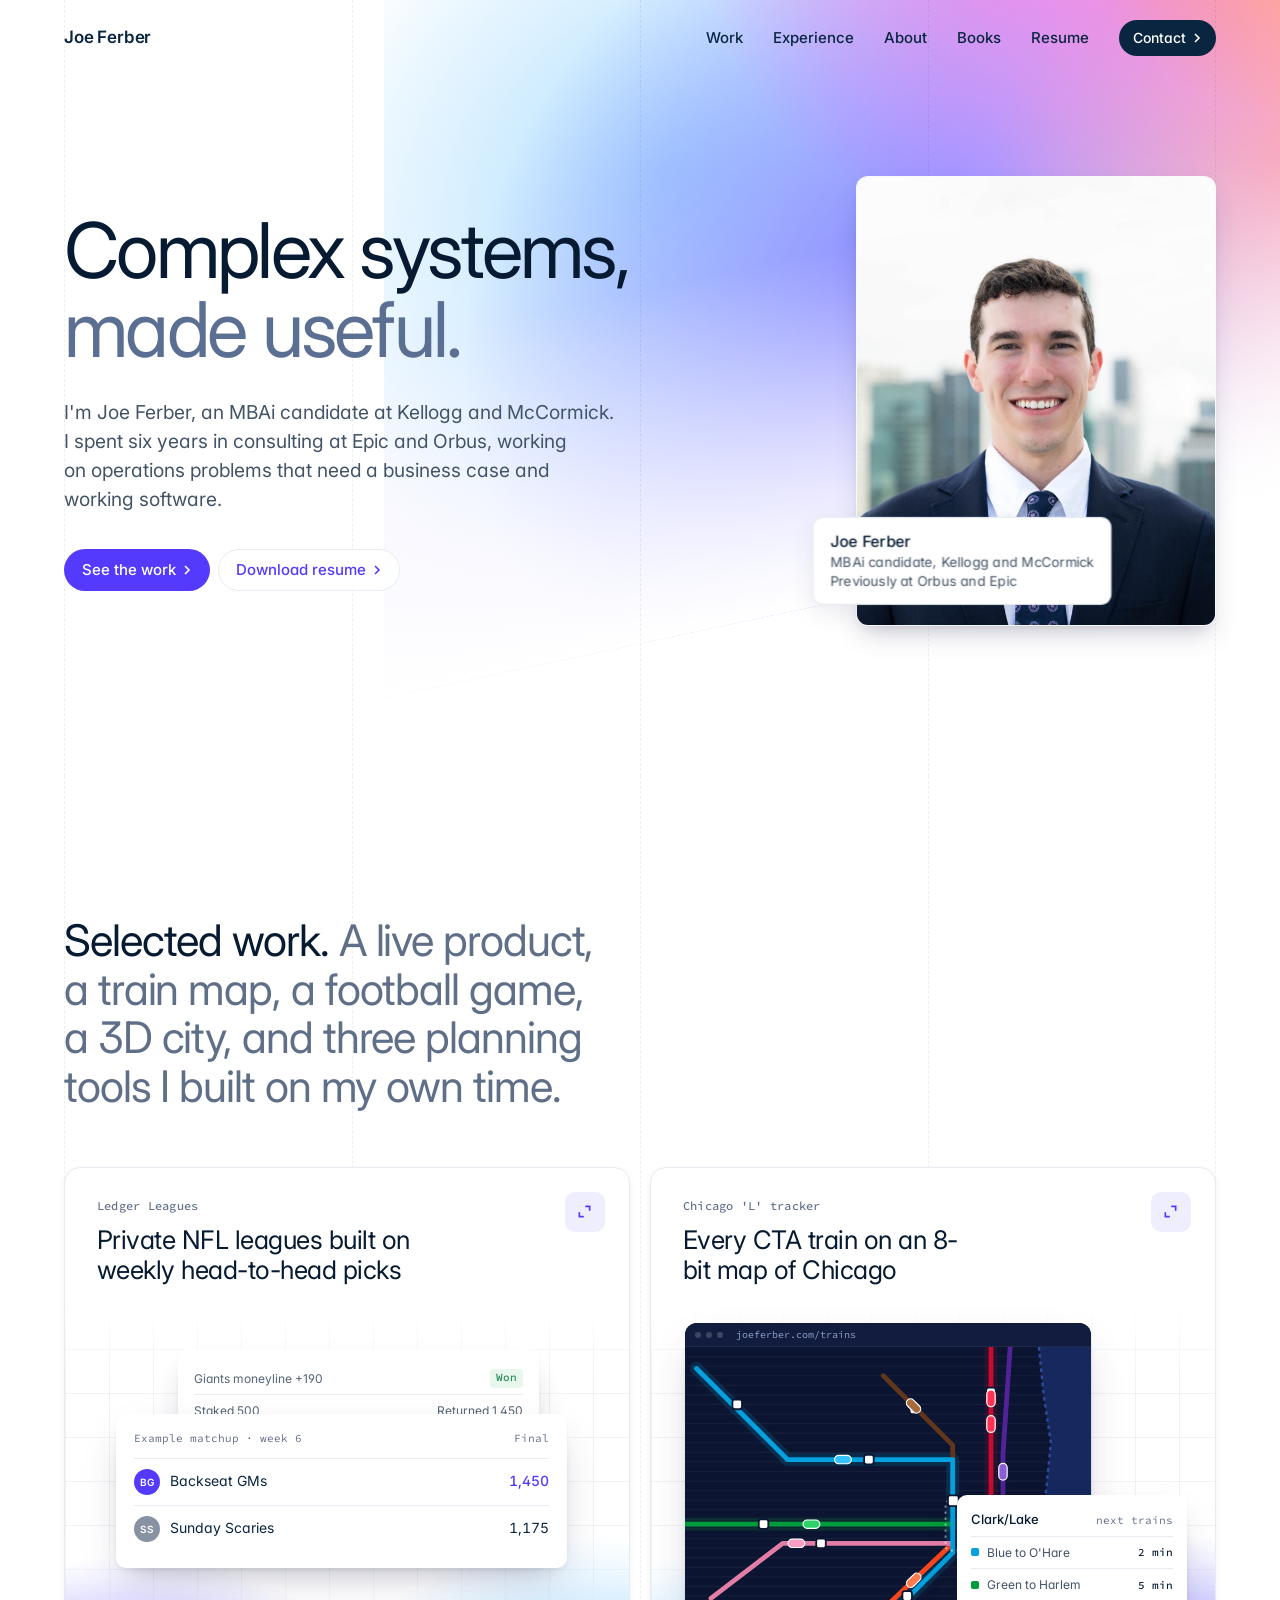
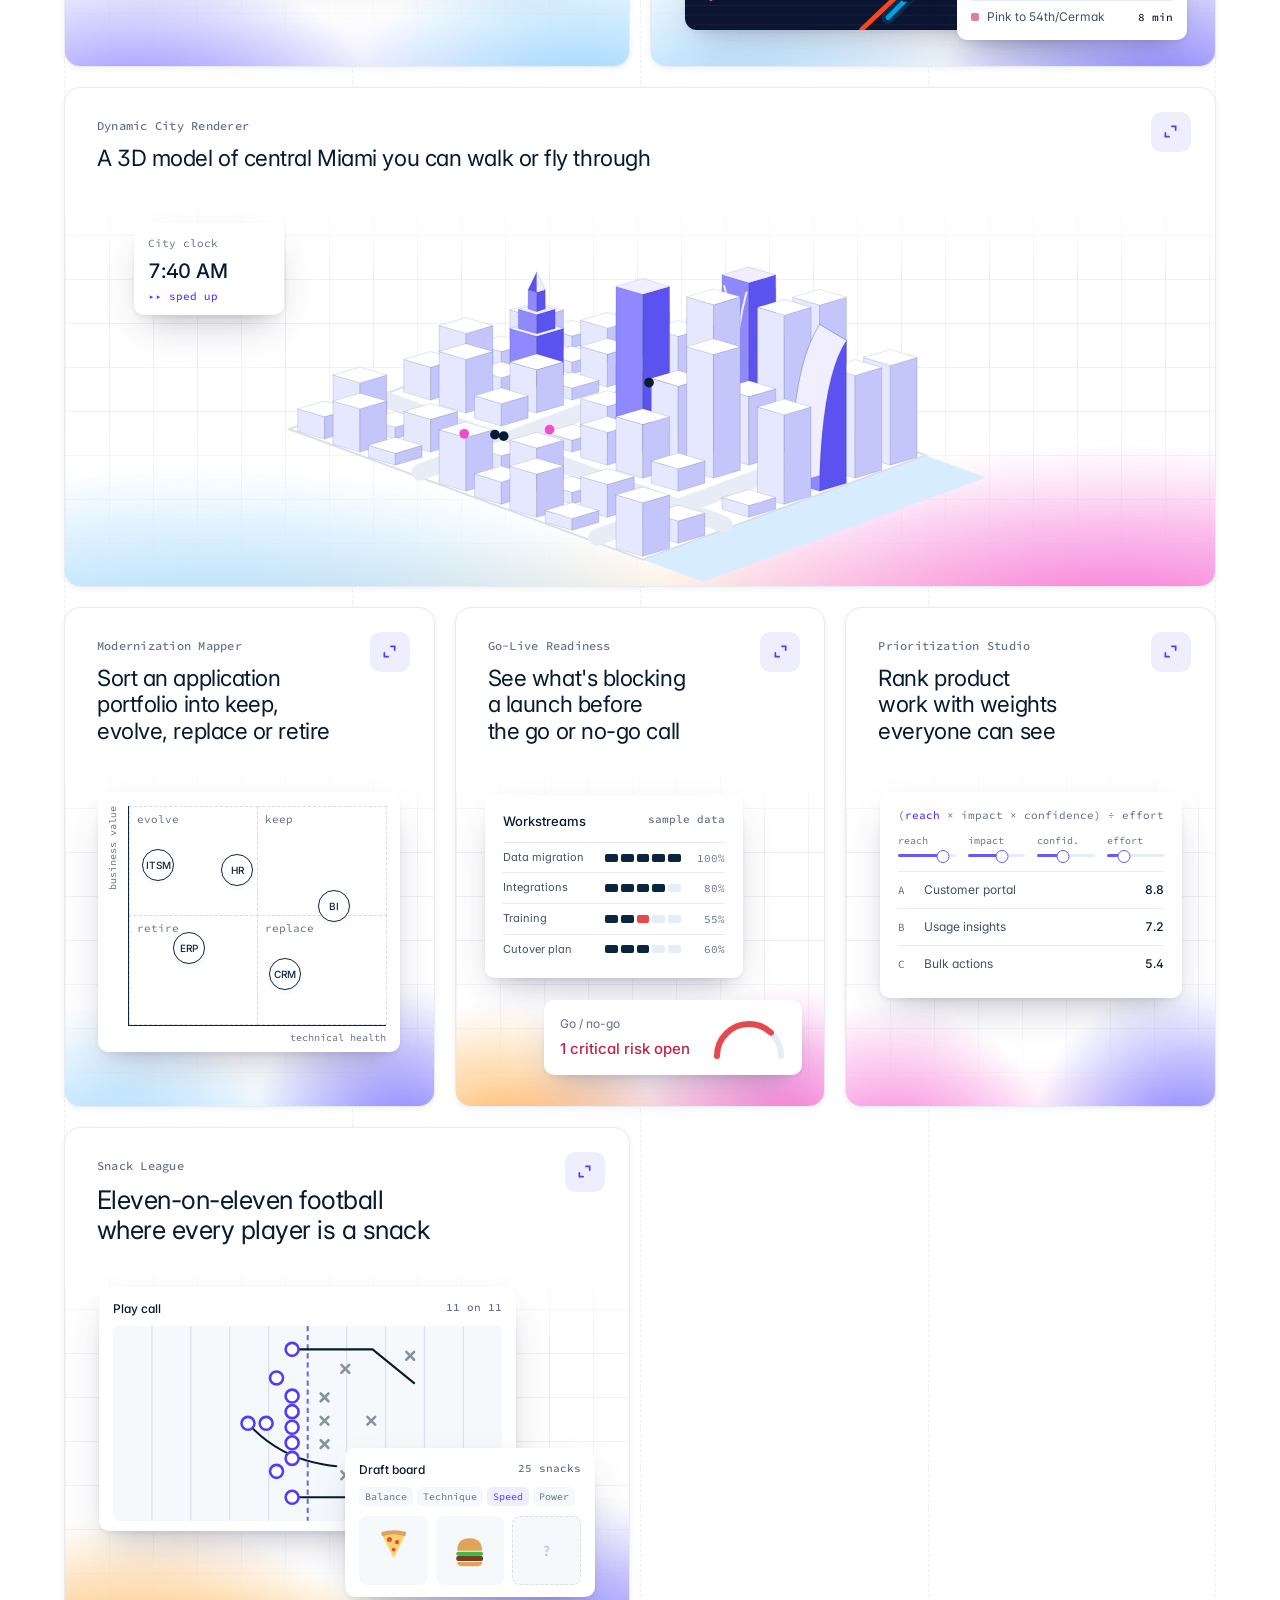
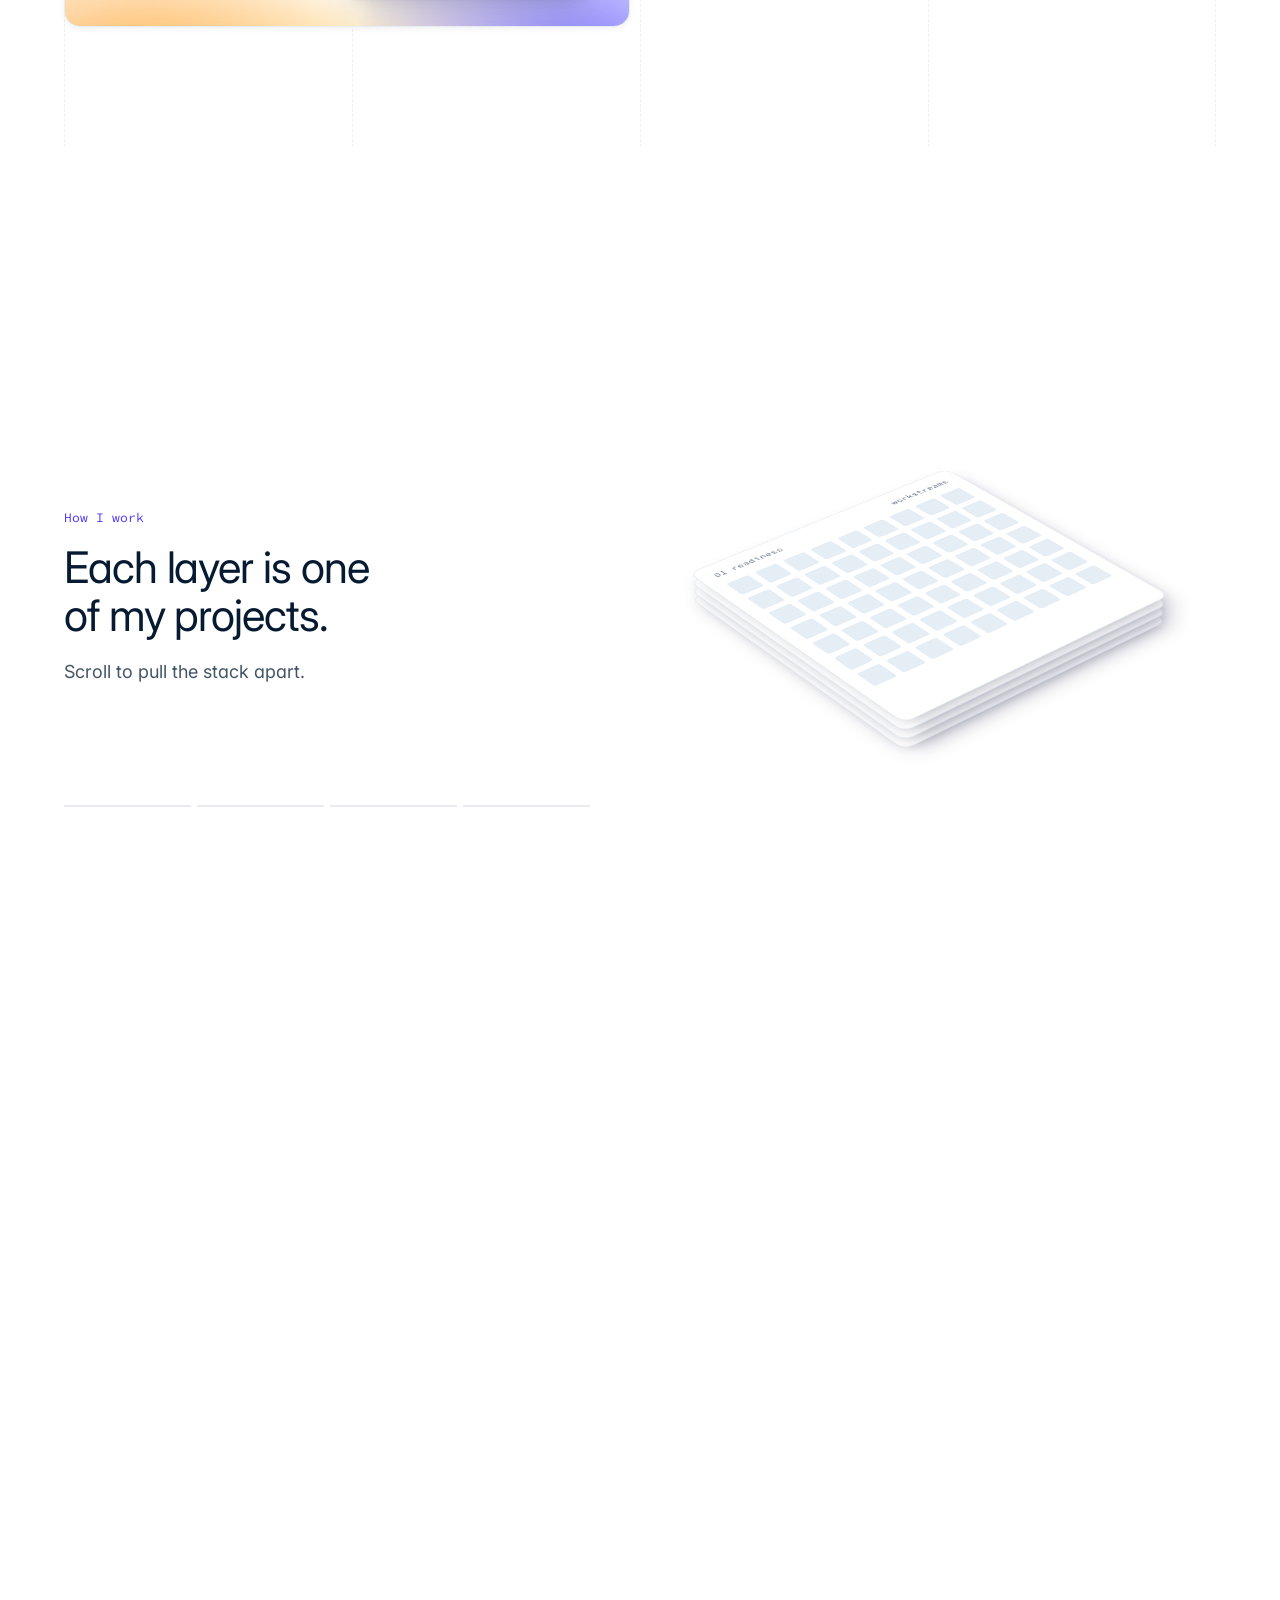
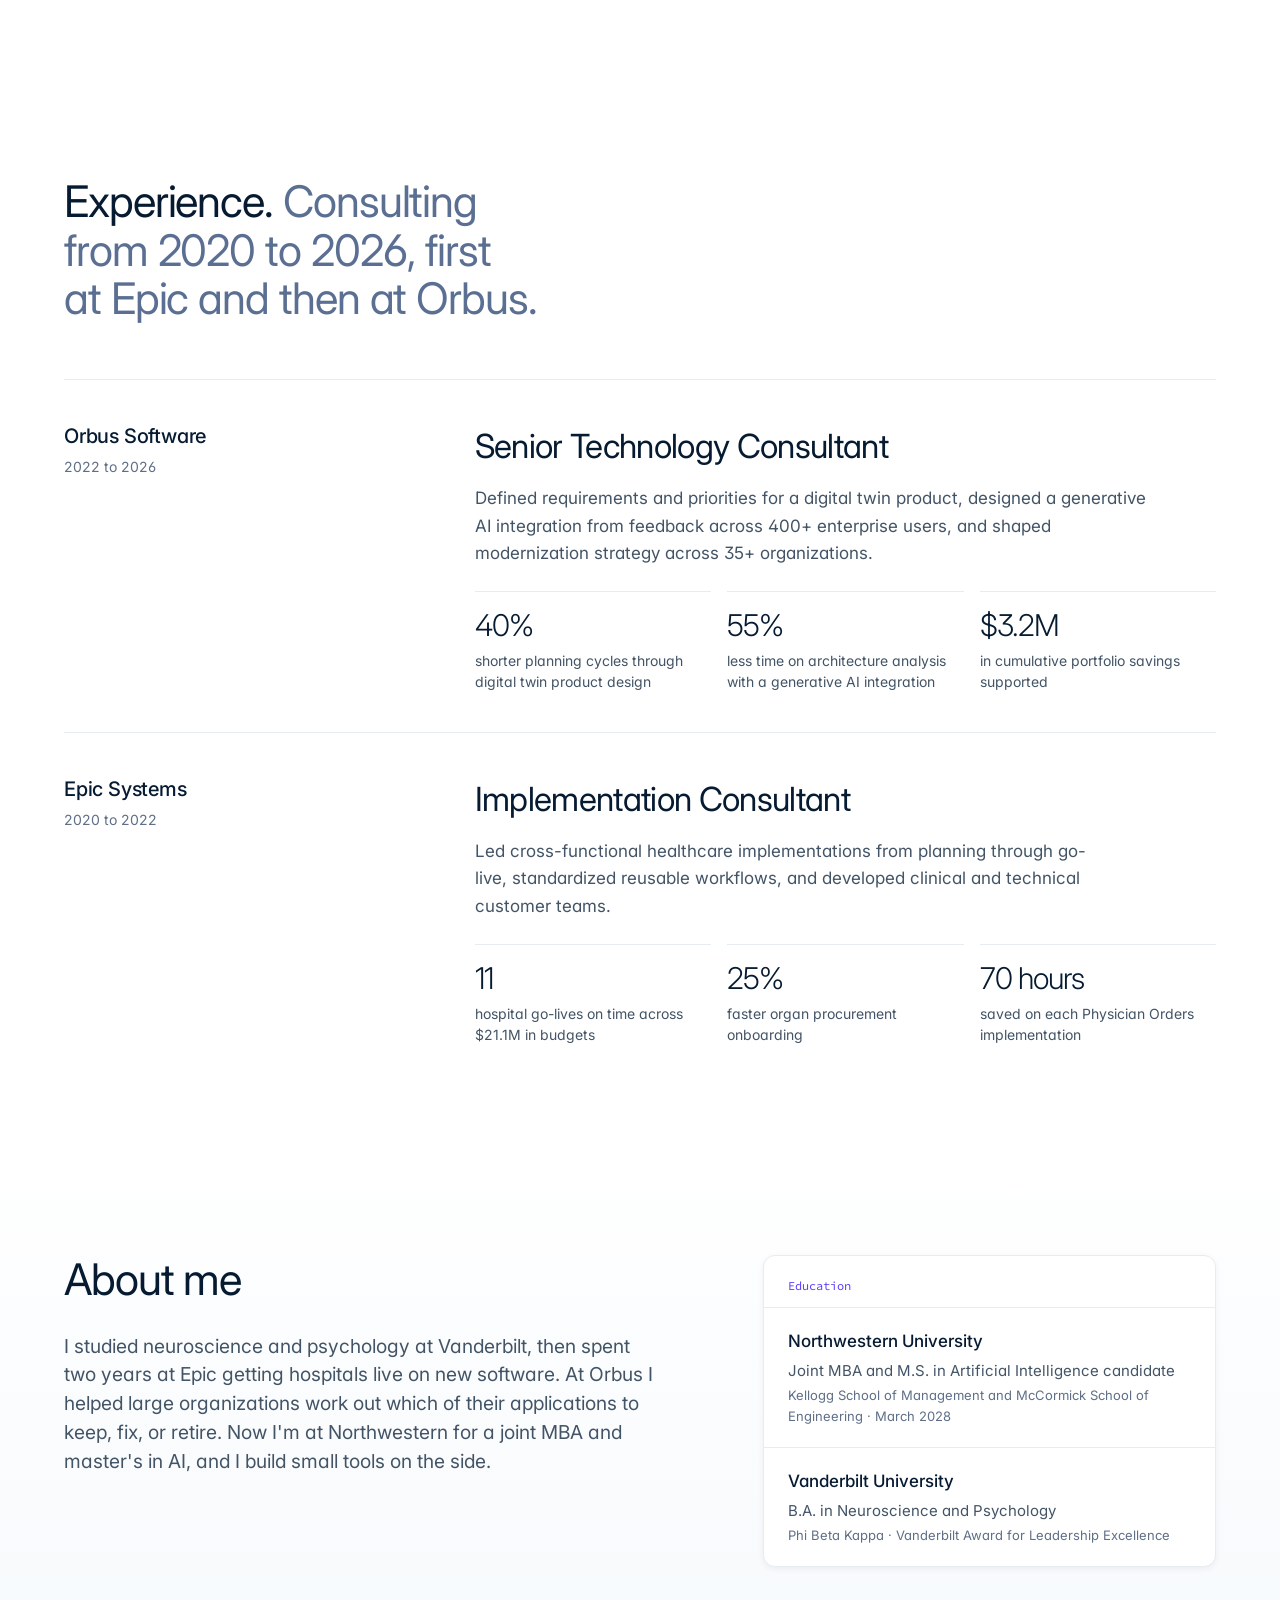
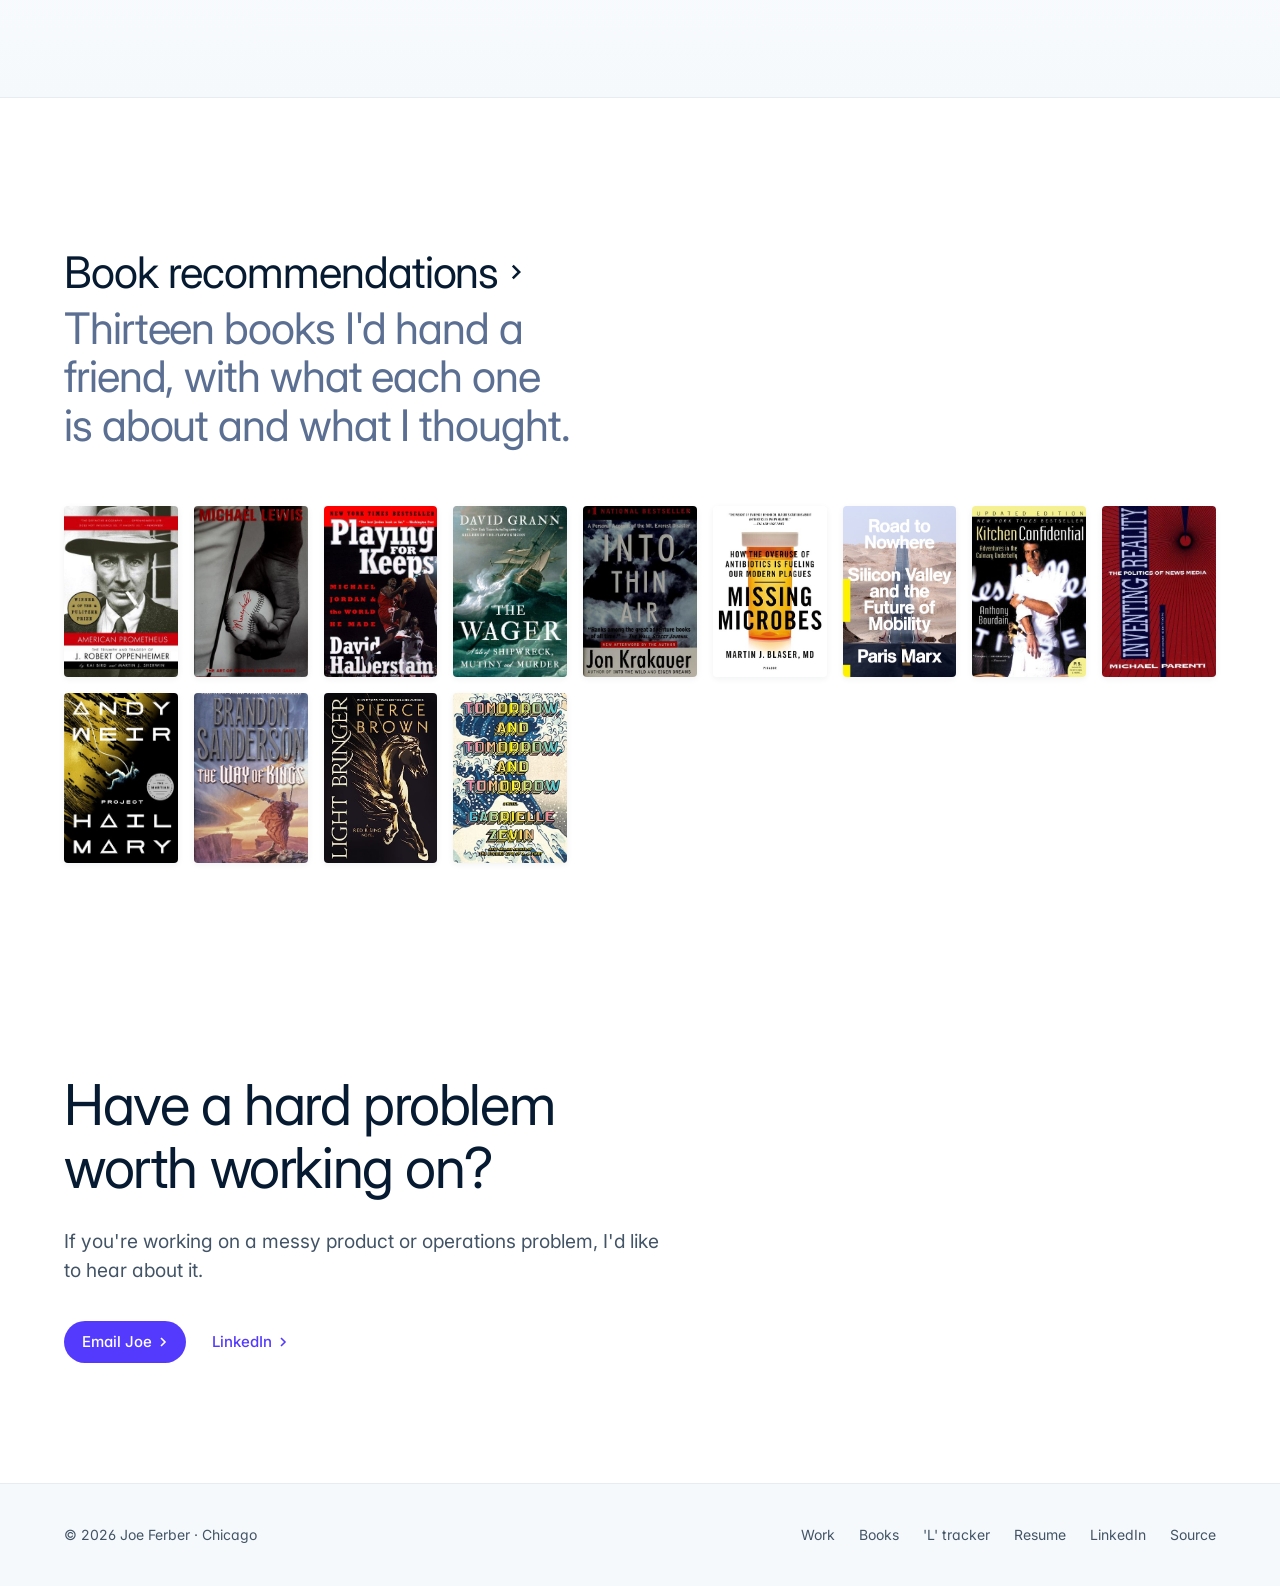
==== index.html @ 240f8187 "Expand the animated Miami skyline illustration" ====
<!doctype html>
<html lang="en">
<head>
<meta charset="utf-8">
<meta name="viewport" content="width=device-width, initial-scale=1">
<title>Joe Ferber | Product &amp; Strategy</title>
<meta name="description" content="Joe Ferber builds useful products for complex systems. Selected work in product, AI, and enterprise transformation.">
<meta name="theme-color" content="#ffffff">
<meta property="og:type" content="website">
<meta property="og:site_name" content="Joe Ferber">
<meta property="og:title" content="Joe Ferber | Product &amp; Strategy">
<meta property="og:description" content="I take complicated operations apart, find the layer that matters, and build what fixes it.">
<meta property="og:image" content="https://joeferber.com/assets/joe-ferber-social.png?v=2">
<meta name="twitter:card" content="summary_large_image">
<link rel="icon" href="assets/favicon.svg?v=1" type="image/svg+xml">
<link rel="canonical" href="https://joeferber.com/">
<meta property="og:url" content="https://joeferber.com/">
<meta property="og:image:width" content="1200">
<meta property="og:image:height" content="630">
<meta property="og:image:alt" content="Joe Ferber: Complex systems, made useful.">
<link rel="preconnect" href="https://fonts.googleapis.com">
<link rel="preconnect" href="https://fonts.gstatic.com" crossorigin>
<link href="https://fonts.googleapis.com/css2?family=Inter:wght@300;400;500;600&family=Source+Code+Pro:wght@400;500&family=Oswald:wght@500;600&family=Jost:wght@500;600&family=Cormorant+Garamond:wght@600&family=Arvo:wght@700&display=swap" rel="stylesheet">
<style>
:root{
  --ground:#fff; --ground-muted:#f6f9fc; --panel:#fff;
  --ink:#0a2540; --ink-deep:#061b31; --ink-2:#425466; --ink-muted:#5f6f88;
  --accent:#635bff; --accent-strong:#533afd; --accent-hover:#4434d4;
  --rule:#e6ecf2; --surface-blue:#e5edf5;
  --field:#0d1738; --on-field-2:#b8c7dc;
  --sans:"Inter",system-ui,sans-serif; --mono:"Source Code Pro",ui-monospace,monospace;
  --container:1152px; --gutter:40px;
  --shadow-soft:0 2px 6px rgba(10,37,64,.06);
  --shadow-float:0 13px 27px -5px rgba(50,50,93,.2),0 8px 16px -8px rgba(0,0,0,.15);
  --ease-out:cubic-bezier(.16,1,.3,1); --ease:cubic-bezier(.4,0,.2,1);
}
*{box-sizing:border-box}
html{scroll-behavior:smooth}
body{margin:0;background:var(--ground);color:var(--ink);font:400 16px/1.6 var(--sans);-webkit-font-smoothing:antialiased;font-feature-settings:"ss01","cv11"}
::selection{background:var(--accent);color:#fff}
p{text-wrap:pretty}
a{color:inherit;text-decoration:none}
:focus-visible{outline:2px solid var(--accent);outline-offset:3px;border-radius:4px}
.wrap{width:min(100% - 2*var(--gutter),var(--container));margin-inline:auto}

.guides{position:absolute;inset:0;pointer-events:none;z-index:0}
.guides .wrap{height:100%;display:grid;grid-template-columns:repeat(4,1fr)}
.guides .wrap span{border-left:1px dashed rgba(10,37,64,.07)}
.guides .wrap span:last-child{border-right:1px dashed rgba(10,37,64,.07)}

header{position:absolute;inset:0 0 auto;z-index:20}
header .wrap{display:flex;align-items:center;justify-content:space-between;height:76px}
.mark{font-weight:600;font-size:17px;letter-spacing:-.01em;color:#fff;mix-blend-mode:normal}
.mark{color:var(--ink)}
nav{display:flex;align-items:center;gap:30px;font-size:15px;font-weight:500}
nav a{color:var(--ink)}nav a:not(.btn):hover{color:var(--ink-2)}
.btn{display:inline-flex;align-items:center;gap:6px;height:42px;padding:0 18px;border-radius:9999px;font-size:15px;font-weight:500;transition:background .15s var(--ease),color .15s var(--ease)}
.btn svg{width:10px;height:10px;transition:transform .18s var(--ease)}
.btn:hover svg{transform:translateX(3px)}
.btn-primary{background:var(--accent-strong);color:#fff}
.btn-primary:hover{background:var(--accent-hover)}
.btn-quiet{color:var(--accent-strong)}
.btn-quiet:hover{color:var(--ink)}
.hero .btn-quiet{background:rgba(255,255,255,.82);box-shadow:inset 0 0 0 1px var(--rule)}
.hero .btn-quiet:hover{background:#fff}
.btn-nav{background:var(--ink);color:#fff;height:36px;padding:0 14px;font-size:14px}
.btn-nav:hover{background:#163a5c}

.hero{position:relative;overflow:hidden;padding:176px 0 150px}
.ribbon{position:absolute;inset:-30% -10% auto 30%;height:120%;transform:skewY(-12deg);transform-origin:0 0;z-index:0;overflow:hidden}
.ribbon::before{content:"";position:absolute;inset:-20%;background:
  radial-gradient(ellipse 38% 46% at 86% 26%,rgba(254,150,21,.9),transparent 70%),
  radial-gradient(ellipse 40% 44% at 64% 30%,rgba(244,75,204,.78),transparent 70%),
  radial-gradient(ellipse 34% 40% at 80% 58%,rgba(253,133,150,.7),transparent 70%),
  radial-gradient(ellipse 46% 50% at 52% 62%,rgba(99,91,255,.72),transparent 70%),
  radial-gradient(ellipse 40% 42% at 34% 50%,rgba(128,202,255,.6),transparent 70%),
  radial-gradient(ellipse 50% 40% at 30% 82%,rgba(226,228,255,.9),transparent 70%);
  filter:saturate(1.08);animation:drift 26s var(--ease) infinite alternate}
@keyframes drift{to{transform:translate3d(-4%,3%,0) scale(1.06)}}
.ribbon::after{content:"";position:absolute;inset:auto 0 0;height:38%;background:linear-gradient(to bottom,rgba(255,255,255,0),#fff)}
.hero .wrap{position:relative;z-index:2}
h1{font-weight:400;font-size:clamp(44px,6vw,80px);line-height:1.04;letter-spacing:-.035em;margin:0;max-width:10.5em;color:var(--ink-deep);text-wrap:balance}
h1 span{color:#5b6f93}
.lede{font-size:clamp(18px,1.5vw,21px);line-height:1.5;color:var(--ink-2);max-width:31em;margin:28px 0 0;text-wrap:pretty}
.ctas{display:flex;flex-wrap:wrap;gap:8px;margin-top:36px}

.scrolly{position:relative;height:520vh;background:var(--ground)}
.stage{position:sticky;top:0;height:100vh;display:grid;align-items:center}
.stage .wrap{display:grid;grid-template-columns:minmax(0,1fr) minmax(0,1.1fr);gap:48px;align-items:center}
.copy{position:relative;height:340px}
.panel{position:absolute;inset:0;display:flex;flex-direction:column;justify-content:center;opacity:0;transform:translateY(-10px);transition:opacity .18s ease,transform .3s ease;pointer-events:none}
.panel.on{opacity:1;transform:none;pointer-events:auto;transition:opacity .5s ease .12s,transform .75s var(--ease-out) .12s}
.panel .k{font-family:var(--mono);font-size:13px;color:var(--accent-strong);margin-bottom:14px}
h2{font-weight:400;font-size:clamp(32px,3.4vw,48px);line-height:1.12;letter-spacing:-.025em;margin:0 0 18px;color:var(--ink-deep);text-wrap:balance}
.panel p{font-size:18px;line-height:1.55;color:var(--ink-2);margin:0;max-width:28em;text-wrap:pretty}
.panel .go{display:inline-flex;align-items:center;gap:6px;margin-top:24px;font-size:16px;font-weight:500;color:var(--accent-strong)}
.panel .go svg{width:10px;height:10px;transition:transform .18s var(--ease)}
.panel .go:hover svg{transform:translateX(3px)}
.metric{display:flex;align-items:baseline;gap:12px;margin-top:26px;padding-top:18px;border-top:1px solid var(--rule);max-width:28em}
.metric b{font-weight:400;font-size:40px;letter-spacing:-.03em;color:var(--ink-deep)}
.metric span{font-size:14px;color:var(--ink-muted)}
.progress{position:absolute;left:0;right:0;bottom:-40px;display:grid;grid-template-columns:repeat(4,1fr);gap:6px}
.progress i{height:2px;background:var(--rule);position:relative;overflow:hidden}
.progress i::after{content:"";position:absolute;inset:0;background:var(--accent);transform:scaleX(var(--f,0));transform-origin:left}

.viz{position:relative;height:72vh;display:grid;place-items:center;perspective:2200px}
.stack{position:relative;width:min(30vw,340px);aspect-ratio:1;transform-style:preserve-3d;transform:rotateX(58deg) rotateZ(var(--rz,-40deg))}
.plate{position:absolute;inset:0;border-radius:12px;background:var(--panel);border:1px solid var(--rule);box-shadow:var(--shadow-float);transition:border-color .35s var(--ease),opacity .35s var(--ease)}
.plate.on{border-color:var(--accent)}
.plate .tag{position:absolute;left:16px;top:12px;right:16px;display:flex;justify-content:space-between;font-family:var(--mono);font-size:11px;color:var(--ink-muted)}
.plate.on .tag{color:var(--accent-strong)}
.plate .body{position:absolute;inset:40px 16px 16px}
.cells{display:grid;grid-template-columns:repeat(9,1fr);gap:8px}
.cells span{aspect-ratio:1;border-radius:3px;background:var(--surface-blue)}
.plate.on .cells span.hot{background:var(--accent)}
.bars span{display:block;height:8px;border-radius:4px;background:var(--surface-blue);margin-bottom:12px}
.plate.on .bars span.hot{background:linear-gradient(90deg,var(--accent),#80caff)}
.net line{stroke:#c9d3df;stroke-width:1.5}
.net circle{fill:#fff;stroke:var(--ink);stroke-width:1.5}
.plate.on .net .hot{stroke:var(--accent)}
.plate.on .net circle.hot{fill:var(--accent)}
.mini{border:1px solid var(--rule);border-radius:8px;padding:12px 14px;font-size:13px}
.mini .r{display:flex;justify-content:space-between;padding:7px 0;border-top:1px solid var(--rule)}
.mini .r:first-child{border-top:0;color:var(--ink-muted);font-size:12px}
.plate.on .mini .win{color:var(--accent-strong);font-weight:500}


.work{padding:140px 0 120px;position:relative}
.sec-head{max-width:40em;margin-bottom:56px}
.sec-head h2 span{color:var(--ink-muted)}
.pgrid{display:grid;grid-template-columns:repeat(6,minmax(0,1fr));gap:20px}
.pc,.pd-vis{--g1:#635bff;--g2:#80caff;--g3:#c5c0ff}
.pc{position:relative;grid-column:span 2;height:500px;border-radius:16px;background:var(--panel);border:1px solid var(--rule);box-shadow:var(--shadow-soft);overflow:hidden;isolation:isolate;display:flex;flex-direction:column;transition:box-shadow .35s var(--ease)}
.pc.w{grid-column:span 3}
.pc:hover{box-shadow:0 30px 60px -12px rgba(50,50,93,.2),0 18px 36px -18px rgba(0,0,0,.22)}
.pc-head{padding:30px 88px 0 32px}
.pc .k,.pd .k{font:500 12px var(--mono);letter-spacing:.02em;color:var(--ink-muted);margin:0 0 12px}
.pc h3{margin:0;font-weight:400;font-size:clamp(23px,2vw,28px);line-height:1.18;letter-spacing:-.02em;color:var(--ink-deep);text-wrap:balance}
.pc-open{all:unset;cursor:pointer}
.pc-open::after{content:"";position:absolute;inset:0;z-index:5;border-radius:16px}
.pc-open:focus-visible::after{box-shadow:inset 0 0 0 2px var(--accent)}
.xp{position:absolute;right:24px;top:24px;z-index:4;width:40px;height:40px;border-radius:10px;display:grid;place-items:center;background:#efeeff;color:var(--accent-strong);transition:background .2s var(--ease),color .2s var(--ease)}
.xp svg{width:15px;height:15px;transition:transform .35s var(--ease-out)}
.pc:hover .xp{background:var(--accent-strong);color:#fff}
.pc:hover .xp svg{transform:scale(1.12)}

/* visual stage: gradient field, faint grid, floating UI */
.vis{position:relative;flex:1;margin-top:20px;z-index:1;overflow:hidden}
.pd-vis .vis{position:absolute;margin:0}
.pc:not(.w) h3{font-size:clamp(21px,1.75vw,24px)}
.vis::before{content:"";position:absolute;inset:0;z-index:0;background-image:linear-gradient(rgba(10,37,64,.06) 1px,transparent 1px),linear-gradient(90deg,rgba(10,37,64,.06) 1px,transparent 1px);background-size:44px 44px;-webkit-mask-image:linear-gradient(to bottom,transparent,#000 20%,#000 60%,transparent);mask-image:linear-gradient(to bottom,transparent,#000 20%,#000 60%,transparent)}
.field{position:absolute;inset:-10% -10% -14%;z-index:0;background:
  radial-gradient(ellipse 55% 60% at 18% 100%,var(--g1),transparent 70%),
  radial-gradient(ellipse 50% 55% at 85% 92%,var(--g2),transparent 70%),
  radial-gradient(ellipse 80% 45% at 50% 105%,var(--g3),transparent 75%);
  -webkit-mask-image:linear-gradient(to bottom,transparent 15%,#000 70%);mask-image:linear-gradient(to bottom,transparent 15%,#000 70%);
  opacity:.82;transform:translateY(6%);transition:transform 1.2s var(--ease-out),opacity .8s var(--ease);animation:flow 7s ease-in-out infinite alternate paused}
.live .field{opacity:1;transform:none;animation-play-state:running}
@keyframes flow{0%{filter:hue-rotate(0deg)}50%{transform:translate3d(-4%,-2%,0) scale(1.06)}100%{filter:hue-rotate(-18deg);transform:translate3d(3%,-1%,0) scale(1.04)}}
.fl{position:absolute;z-index:2;background:#fff;border-radius:10px;box-shadow:0 2px 4px rgba(10,37,64,.04),0 18px 40px -12px rgba(50,50,93,.28),0 10px 20px -12px rgba(0,0,0,.14);
  transform:perspective(1100px) rotateX(var(--rx,0deg)) rotateY(var(--ry,0deg)) translate3d(var(--fx,0),var(--fy,0),0);transition:transform .7s var(--ease-out),opacity .5s var(--ease)}
.live .fl{--fy:-8px}
.chip{position:absolute;z-index:3;font:500 12px var(--mono);padding:7px 11px;border-radius:7px;background:var(--ink);color:#fff;box-shadow:var(--shadow-float);white-space:nowrap}
.chip.pop{transform:scale(.88) translateY(6px);opacity:.0;transition:transform .5s var(--ease-out) .25s,opacity .3s var(--ease) .25s}
.live .chip.pop{transform:none;opacity:1}
.mono{font-family:var(--mono);font-size:11px;color:var(--ink-muted)}

/* Ledger Leagues */
.live.v-ll .slip,.live .v-ll .slip{transform:perspective(1100px) rotateX(var(--rx,0deg)) rotateY(var(--ry,0deg)) translate3d(14%,-22%,0) rotate(5deg)}

/* 'L' tracker */

/* Modernization Mapper */
.mm-c{--g1:#80caff;--g2:#635bff;--g3:#bfe6ff}
.v-mm .q{left:9%;right:9%;top:8%;bottom:16%;padding:14px 14px 26px 30px}
.v-mm .qg{position:absolute;inset:14px 14px 26px 30px;display:grid;grid-template:1fr 1fr/1fr 1fr;border-left:1.5px solid var(--ink);border-bottom:1.5px solid var(--ink)}
.v-mm .qg div{border:1px dashed #d3dce7;margin:-.5px;font:400 11px var(--mono);color:var(--ink-muted);padding:5px 7px;transition:background .5s var(--ease)}
.live .v-mm .qg .keep{background:rgba(99,91,255,.07);color:var(--accent-strong)}
.v-mm .ax{position:absolute;font:400 10px var(--mono);color:var(--ink-muted)}
.v-mm .ax.x{right:14px;bottom:8px}.v-mm .ax.y{left:8px;top:14px;writing-mode:vertical-rl;transform:rotate(180deg)}
.v-mm i{position:absolute;left:var(--x);top:var(--y);width:32px;height:32px;margin:-16px 0 0 -16px;border-radius:50%;background:#fff;border:1.5px solid var(--ink);display:grid;place-items:center;font:500 10px var(--sans);font-style:normal;color:var(--ink);box-shadow:var(--shadow-soft);transition:left .9s var(--ease-out),top .9s var(--ease-out),background .4s,color .4s,border-color .4s}
.live .v-mm i{left:var(--x2);top:var(--y2)}
.v-mm i:nth-of-type(2){transition-delay:.06s}.v-mm i:nth-of-type(3){transition-delay:.12s}.v-mm i:nth-of-type(4){transition-delay:.18s}.v-mm i:nth-of-type(5){transition-delay:.24s}
.live .v-mm i.hot{background:var(--accent-strong);border-color:var(--accent-strong);color:#fff}
.v-mm .chip{right:7%;bottom:7%}

/* Go-Live Readiness */
.gl-c{--g1:#fe9615;--g2:#f44bcc;--g3:#fd8596}
.v-gl .ws{left:8%;right:22%;top:9%;padding:16px 18px 14px}
.v-gl .ws .t{display:flex;justify-content:space-between;font-size:13px;font-weight:500;color:var(--ink-deep);margin-bottom:10px}
.v-gl .wr{display:grid;grid-template-columns:92px 1fr 34px;gap:10px;align-items:center;font-size:11px;color:var(--ink-2);padding:6px 0;border-top:1px solid var(--rule)}
.v-gl .wr span:last-child{font:400 11px var(--mono);text-align:right;color:var(--ink-muted)}
.v-gl .seg{display:grid;grid-template-columns:repeat(5,1fr);gap:3px}
.v-gl .seg b{height:8px;border-radius:2px;background:var(--surface-blue);position:relative;overflow:hidden}
.v-gl .seg b.y::after,.v-gl .seg b.r::after{content:"";position:absolute;inset:0;background:var(--ink);transform-origin:left}
.v-gl .seg b.r::after{background:#e5484d}
.live .v-gl .seg b::after{animation:fill .45s var(--ease-out) both;animation-delay:calc(var(--d,0)*70ms)}
@keyframes fill{from{transform:scaleX(0)}}
.v-gl .gate{left:24%;right:6%;bottom:9%;padding:14px 16px;display:grid;grid-template-columns:1fr auto;gap:4px 14px;align-items:center}
.v-gl .gate .lbl{font-size:12px;color:var(--ink-muted)}
.v-gl .gate .val{white-space:nowrap;font-size:15px;font-weight:500;color:#c0234b}
.v-gl .gauge{grid-row:1/3;grid-column:2;width:74px;height:44px}
.v-gl .gauge path{fill:none;stroke-width:6;stroke-linecap:round}
.v-gl .gauge .bg{stroke:var(--surface-blue)}
.v-gl .gauge .fg{stroke:#e5484d;stroke-dasharray:100;stroke-dashoffset:26;transition:stroke-dashoffset 1.1s var(--ease-out)}
.live .v-gl .gauge .fg{animation:dial 1.1s var(--ease-out) both}
@keyframes dial{from{stroke-dashoffset:100}}

/* Prioritization Studio */
.ps-c{--g1:#f44bcc;--g2:#635bff;--g3:#ffc2ec}
.v-ps .pn{left:9%;right:9%;top:8%;padding:16px 18px}
.v-ps .f{font:400 11px var(--mono);color:var(--ink-muted);margin-bottom:12px}
.v-ps .f b{color:var(--accent-strong);font-weight:500}
.v-ps .w{display:grid;grid-template-columns:repeat(4,1fr);gap:12px;margin-bottom:14px}
.v-ps .w div{font:400 10px var(--mono);color:var(--ink-muted)}
.v-ps .w s{display:block;height:3px;background:var(--surface-blue);border-radius:2px;margin-top:7px;position:relative;text-decoration:none}
.v-ps .w s::before{content:"";position:absolute;inset:0 auto 0 0;width:var(--k);background:var(--accent);border-radius:2px;transition:width .8s var(--ease-out)}
.v-ps .w s::after{content:"";position:absolute;top:-4px;left:var(--k);width:11px;height:11px;border-radius:50%;background:#fff;border:1.5px solid var(--accent);transform:translateX(-50%);transition:left .8s var(--ease-out)}
.live .v-ps .w s{--k:var(--k2)}
.v-ps .list{position:relative;height:111px}
.v-ps .rk{position:absolute;left:0;right:0;top:0;height:37px;display:grid;grid-template-columns:18px 1fr auto;gap:8px;align-items:center;font-size:12px;border-top:1px solid var(--rule);color:var(--ink-2);background:#fff;transform:translateY(calc(var(--o)*100%));transition:transform .7s var(--ease-out) .15s}
.live .v-ps .rk{transform:translateY(calc(var(--o2)*100%))}
.v-ps .rk em{font:400 11px var(--mono);font-style:normal;color:var(--ink-muted)}
.v-ps .rk strong{font-weight:500;color:var(--ink-deep);font-variant-numeric:tabular-nums}
.v-ps .chip{right:9%;bottom:9%}

.v-ll .slip{left:20%;right:16%;top:12%;padding:14px 16px;font-size:12px;color:var(--ink-2);--fx:0;transform-origin:20% 100%;opacity:.9}
.v-ll .slip .r{display:flex;justify-content:space-between;padding:6px 0;border-top:1px solid var(--rule)}
.v-ll .slip .r:first-child{border-top:0}
.v-ll .slip .won{color:#0d7a3e;background:#e6f6ec;padding:1px 6px;border-radius:4px;font:500 11px var(--mono)}
.live.v-ll .slip,.live .v-ll .slip{transform:perspective(1100px) rotateX(var(--rx,0deg)) rotateY(var(--ry,0deg)) translate3d(14%,-22%,0) rotate(5deg)}
.v-ll .mc{left:9%;right:11%;top:30%;padding:16px 18px;font-size:14px}
.v-ll .mc .r{display:flex;justify-content:space-between;align-items:center;padding:10px 0;border-top:1px solid var(--rule)}
.v-ll .mc .r:first-child{border-top:0;padding-top:0}
.v-ll .mc .r span:first-child{display:flex;align-items:center;gap:10px}
.v-ll .mc .av{width:26px;height:26px;border-radius:50%;display:grid;place-items:center;font:600 10px var(--sans);color:#fff;background:var(--accent-strong)}
.v-ll .mc .av.b{background:#8792a2}
.v-ll .mc .win b{font-weight:500;color:var(--accent-strong)}
.v-ll .mc b,.v-ll .mc .r>span:last-child{font-variant-numeric:tabular-nums}
.v-ll .chip{right:9%;bottom:12%}
/* 'L' tracker: a dark map window floating on the field, with an arrivals card */
.l-c{--g1:#80caff;--g2:#635bff;--g3:#c9e8ff}
.v-l .mapw{left:6%;right:22%;top:5%;bottom:10%;background:#0b1430;overflow:hidden;border-radius:12px}
.v-l .bar{position:absolute;inset:0 0 auto;height:24px;display:flex;align-items:center;gap:5px;padding:0 10px;background:#111c3f;border-bottom:1px solid rgba(255,255,255,.06);z-index:2}
.v-l .bar i{width:6px;height:6px;border-radius:50%;background:rgba(255,255,255,.18)}
.v-l .bar span{margin-left:8px;font:400 10px var(--mono);color:#8ea0c8}
.v-l .mapw svg{position:absolute;inset:24px 0 0;width:100%;height:calc(100% - 24px)}
.v-l .px{fill:none;stroke:rgba(255,255,255,.045);stroke-width:1}
.v-l .lake{fill:#16285e}
.v-l .shore{fill:none;stroke:#2b4a9a;stroke-width:2;stroke-dasharray:3 3}
.v-l .moon{fill:#ffe9a8}
.v-l .ln{fill:none;stroke-width:4;stroke-linecap:round;stroke-linejoin:round}
.v-l .halo{fill:none;stroke-width:11;stroke-linecap:round;stroke-linejoin:round;opacity:.16;transition:opacity .6s var(--ease)}
.live .v-l .halo{opacity:.3}
.v-l .stn rect{fill:#fff;stroke:#0b1430;stroke-width:1.5}
.v-l .loop{fill:none;stroke:#fff;stroke-width:1.5;stroke-dasharray:2 3;opacity:.5}
.v-l .tr rect{stroke:#fff;stroke-width:1}
.v-l .arr{right:5%;bottom:7%;width:min(46%,230px);padding:14px 14px 8px;font-size:12px}
.v-l .arr .t{display:flex;justify-content:space-between;align-items:baseline;margin-bottom:6px}
.v-l .arr .t b{font-weight:500;font-size:13px;color:var(--ink-deep)}
.v-l .arr .r{display:grid;grid-template-columns:8px 1fr auto;gap:8px;align-items:center;padding:6px 0;border-top:1px solid var(--rule);color:var(--ink-2)}
.v-l .arr .r i{width:8px;height:8px;border-radius:2px}
.v-l .arr .r span:last-child{font:500 11px var(--mono);color:var(--ink-deep);font-variant-numeric:tabular-nums}

/* Dynamic City: isometric blocks on the field, with a clock card */
.pc.city-c{grid-column:1/-1;--g1:#80caff;--g2:#f44bcc;--g3:#ffd7a8}
.v-city .iso{position:absolute;inset:0;width:100%;height:100%;z-index:1}
.v-city .gnd{fill:#fff;stroke:#d6deea}
.v-city .road{stroke:#e8ecf7;stroke-width:9;stroke-linecap:round}
.v-city .bay{fill:#d7ecff}
.v-city .tw polygon{stroke:rgba(10,37,64,.12);stroke-width:.6;stroke-linejoin:round}
.v-city .tw .t{fill:#fff}.v-city .tw .l{fill:#e6e8ff}.v-city .tw .r{fill:#c3c5fb}
.v-city .tw.hot .t{fill:#f1efff}.v-city .tw.hot .l{fill:#8f88ff}.v-city .tw.hot .r{fill:#5b52f0}
.v-city .tw{transform-box:fill-box;transform-origin:50% 100%;transform:scaleY(.8);transition:transform .9s var(--ease-out);transition-delay:calc(var(--d)*18ms)}
.live .v-city .tw{transform:none}
.v-city .ppl circle{fill:var(--ink-deep)}
.v-city .ppl circle.a{fill:#f44bcc}
.v-city .clk{left:6%;top:8%;padding:12px 14px;display:grid;gap:2px;min-width:150px}
.v-city .clk b{font-weight:500;font-size:20px;letter-spacing:-.01em;color:var(--ink-deep);font-variant-numeric:tabular-nums}
.v-city .clk .spd{font:500 11px var(--mono);color:var(--accent-strong)}
.v-city .tw path{stroke:rgba(10,37,64,.12);stroke-width:.6;stroke-linejoin:round}
.v-city .tw .brace{fill:none;stroke:#f1efff;stroke-width:1.1;stroke-linecap:round}

/* Snack League: play art and a draft board */
.snack-c{--g1:#fe9615;--g2:#635bff;--g3:#ffd166}
.v-sn .pa{left:6%;right:20%;top:6%;padding:12px 14px 10px}
.v-sn .pa .t,.v-sn .dr .t{display:flex;justify-content:space-between;font-size:12px;font-weight:500;color:var(--ink-deep);margin-bottom:8px}
.v-sn .pa svg{display:block;width:100%;height:auto;border-radius:6px;background:#f6f9fc}
.v-sn .yd{stroke:#dbe3ee;stroke-width:1}
.v-sn .los{stroke:var(--accent);stroke-width:1.5;stroke-dasharray:4 3}
.v-sn .o{fill:#fff;stroke:var(--accent-strong);stroke-width:2}
.v-sn .x{stroke:#8792a2;stroke-width:2;stroke-linecap:round}
.v-sn .rt{fill:none;stroke:var(--ink-deep);stroke-width:1.6;stroke-linecap:round;stroke-linejoin:round}
.v-sn .ball{fill:none;stroke:#fe9615;stroke-width:1.6;stroke-dasharray:3 3;opacity:.0;transition:opacity .4s var(--ease) .6s}
.live .v-sn .ball{opacity:1}
.live .v-sn .rt{stroke-dasharray:1;animation:draw .9s var(--ease-out) both}
.live .v-sn .rt:nth-of-type(2){animation-delay:.1s}.live .v-sn .rt:nth-of-type(3){animation-delay:.2s}
@keyframes draw{from{stroke-dashoffset:1}to{stroke-dashoffset:0}}
.v-sn .dr{right:6%;bottom:8%;width:min(50%,250px);padding:12px 14px}
.v-sn .tabs{display:flex;gap:4px;margin-bottom:10px}
.v-sn .tabs span{font:400 10px var(--mono);color:var(--ink-muted);padding:3px 6px;border-radius:5px;background:var(--ground-muted)}
.v-sn .tabs span.on{background:#efeeff;color:var(--accent-strong)}
.v-sn .tiles{display:grid;grid-template-columns:repeat(3,1fr);gap:8px}
.v-sn .tl{position:relative;aspect-ratio:1;border-radius:8px;background:var(--ground-muted);display:grid;place-items:center;border:1.5px solid transparent;transition:border-color .3s,background .3s}
.v-sn .tl svg{width:62%;height:62%;transition:transform .5s var(--ease-out)}
.live .v-sn .tl.pick{border-color:var(--accent-strong);background:#f4f3ff}
.live .v-sn .tl.pick svg{transform:scale(1.1) rotate(-6deg)}
.v-sn .tl.q{font:500 15px var(--mono);color:#b6c2d3;border:1.5px dashed #d6deea}
.v-sn .bits i{position:absolute;left:50%;top:45%;width:5px;height:5px;border-radius:50%;background:#e5484d;opacity:0}
.live .v-sn .bits i{animation:pop .9s var(--ease-out) .5s both}
.v-sn .bits i:nth-child(2){--tx:-22px;--ty:-20px;background:#ffd166}.v-sn .bits i:nth-child(1){--tx:20px;--ty:-24px}.v-sn .bits i:nth-child(3){--tx:24px;--ty:6px}.v-sn .bits i:nth-child(4){--tx:-18px;--ty:10px;background:#3fb950}
@keyframes pop{0%{opacity:1;transform:translate(-50%,-50%)}100%{opacity:0;transform:translate(calc(-50% + var(--tx)),calc(-50% + var(--ty)))}}
.v-sn .chip{left:6%;bottom:9%}

/* expanded project */
html:has(.pd[open]){overflow:hidden}
.pd{position:fixed;inset:0;width:100%;height:100%;max-width:none;max-height:none;margin:0;padding:48px 24px;border:0;background:transparent;overflow-y:auto;overscroll-behavior:contain}
.pd::backdrop{background:rgba(214,226,240,.62);-webkit-backdrop-filter:blur(8px);backdrop-filter:blur(8px)}
.pd-in{position:relative;max-width:1120px;margin:0 auto;background:#fff;border-radius:22px;box-shadow:0 50px 100px -20px rgba(50,50,93,.3),0 30px 60px -30px rgba(0,0,0,.35);padding:64px 64px 56px;transform-origin:0 0}
.pd-x{position:absolute;right:28px;top:28px;width:44px;height:44px;border:0;border-radius:10px;background:#efeeff;color:var(--accent-strong);display:grid;place-items:center;cursor:pointer;transition:background .2s var(--ease),color .2s var(--ease)}
.pd-x:hover{background:var(--accent-strong);color:#fff}
.pd-x svg{width:16px;height:16px}
.pd-top{display:grid;grid-template-columns:minmax(0,1.15fr) minmax(0,1fr);gap:56px;align-items:start}
.pd h2{font-size:clamp(32px,3.6vw,46px);margin:0 0 18px;padding-right:40px}
.pd-lede{font-size:18px;line-height:1.55;color:var(--ink-2);margin:0;max-width:32em}
.pd .ctas{margin-top:30px}
.pd .btn-line{box-shadow:inset 0 0 0 1px #cfd7f3;color:var(--accent-strong)}
.pd .btn-line:hover{box-shadow:inset 0 0 0 1px var(--accent-strong)}
.pd-checks{list-style:none;margin:62px 0 0;padding:0;display:grid;gap:14px}
.pd-checks li{display:grid;grid-template-columns:22px 1fr;gap:12px;font-size:16px;line-height:1.45;color:var(--ink-2)}
.pd-checks li::before{content:"";width:22px;height:22px;border-radius:50%;margin-top:0;background:#fde7f6 url("data:image/svg+xml,%3Csvg xmlns='http://www.w3.org/2000/svg' viewBox='0 0 12 12' fill='none' stroke='%23d1239a' stroke-width='1.8' stroke-linecap='round' stroke-linejoin='round'%3E%3Cpath d='M3 6.2l2 2 4-4.4'/%3E%3C/svg%3E") center/12px no-repeat}
.pd-show{display:grid;grid-template-columns:minmax(0,1.7fr) minmax(0,1fr);gap:20px;margin-top:52px}
.pd-vis{position:relative;height:440px;border-radius:16px;overflow:hidden;background:var(--ground-muted)}
.pd-vis .vis{inset:0;height:auto}
.pd-vis .field{opacity:1;transform:none}
.pd-facts{margin:0;border-radius:16px;background:var(--ground-muted);padding:28px;display:grid;align-content:start;gap:20px}
.pd-facts div{border-top:1px solid var(--rule);padding-top:14px}
.pd-facts div:first-child{border-top:0;padding-top:0}
.pd-facts dt{font:500 11px var(--mono);letter-spacing:.06em;text-transform:uppercase;color:var(--ink-muted);margin-bottom:6px}
.pd-facts dd{margin:0;font-size:15px;line-height:1.5;color:var(--ink)}
.pd-facts a{color:var(--accent-strong)}

@media (max-width:1000px){
  .pgrid{grid-template-columns:repeat(2,minmax(0,1fr))}
  .pc,.pc.w{grid-column:span 1}
  .pd-in{padding:56px 36px 40px}
  .pd-top{grid-template-columns:1fr;gap:0}
  .pd-checks{margin-top:36px}
}
@media (max-width:700px){
  .pgrid{grid-template-columns:1fr}
  .pc{height:460px}
  .pc-head{padding:26px 80px 0 24px}
  .pd{padding:12px 0 0}
  .pd-in{border-radius:20px 20px 0 0;padding:72px 20px 32px;min-height:100%}
  .pd-x{right:16px;top:16px}
  .pd h2{padding-right:0}
  .pd-lede{font-size:17px}
  .pd-show{grid-template-columns:1fr;margin-top:36px}
  .pd-vis{height:360px}
}
.pc.reveal{transition:opacity .55s var(--ease-out),transform .65s var(--ease-out),box-shadow .35s var(--ease)}


.books{padding:150px 0 40px;position:relative}
.books .sec-head{margin-bottom:20px}
.books .sec-head h2 span{color:#5b6f93}
.books .note{font-family:var(--mono);font-size:12px;color:var(--ink-muted);margin:0 0 40px}
.library{position:relative;display:grid;grid-template-columns:minmax(0,1fr) 340px;gap:32px 40px;border-block:1px solid var(--rule);padding:32px 0 36px;overflow:hidden}
.book-stage{position:relative;z-index:1;height:440px;display:grid;place-items:center;perspective:1500px;cursor:grab;touch-action:pan-y;outline:none;border-radius:10px;user-select:none;-webkit-user-select:none}
.book-stage.drag{cursor:grabbing}
.book-stage:focus-visible{box-shadow:0 0 0 2px var(--accent)}
.book-stage .hint{position:absolute;left:50%;transform:translateX(-50%);bottom:6px;white-space:nowrap;font-family:var(--mono);font-size:11px;color:var(--ink-muted)}
.ground{position:absolute;left:50%;bottom:34px;width:280px;height:34px;margin-left:-140px;background:radial-gradient(closest-side,rgba(10,37,64,.26),rgba(10,37,64,0));transform:scaleX(var(--gs,1));pointer-events:none}
.lift{transition:transform .8s var(--ease-out),opacity .5s var(--ease)}
.lift.enter{transform:translateY(60px);opacity:0;transition:none}
.book3d{--bw:220px;--bh:320px;--bd:46px;--c:#0a2540;--fg:#fff;position:relative;width:var(--bw);height:var(--bh);transform-style:preserve-3d;transform:rotateX(var(--rx,8deg)) rotateY(var(--ry,-24deg))}
.book3d .f{position:absolute;left:50%;top:50%;backface-visibility:hidden}
.book3d .front,.book3d .back{width:var(--bw);height:var(--bh);margin:calc(var(--bh)/-2) 0 0 calc(var(--bw)/-2);background-color:var(--c);color:var(--fg);overflow:hidden;
  background-image:linear-gradient(90deg,rgba(0,0,0,.26) 0,rgba(255,255,255,.1) 2.5%,rgba(0,0,0,.06) 5%,rgba(0,0,0,0) 9%),repeating-linear-gradient(0deg,rgba(255,255,255,.035) 0 1px,transparent 1px 3px),repeating-linear-gradient(90deg,rgba(0,0,0,.035) 0 1px,transparent 1px 3px)}
.book3d .front{border-radius:2px 6px 6px 2px;transform:translateZ(calc(var(--bd)/2))}
.book3d .back{border-radius:6px 2px 2px 6px;transform:rotateY(180deg) translateZ(calc(var(--bd)/2));background-image:linear-gradient(270deg,rgba(0,0,0,.26) 0,rgba(255,255,255,.1) 2.5%,rgba(0,0,0,0) 9%),repeating-linear-gradient(0deg,rgba(255,255,255,.035) 0 1px,transparent 1px 3px)}
.book3d .spine{width:var(--bd);height:var(--bh);margin:calc(var(--bh)/-2) 0 0 calc(var(--bd)/-2);transform:rotateY(-90deg) translateZ(calc(var(--bw)/2))}
.book3d .edge{width:calc(var(--bd) - 6px);height:calc(var(--bh) - 10px);margin:calc((var(--bh) - 10px)/-2) 0 0 calc((var(--bd) - 6px)/-2);transform:rotateY(90deg) translateZ(calc(var(--bw)/2 - 4px));background:repeating-linear-gradient(90deg,#fbf8f1 0 1px,#e8e1d1 1px 2px);box-shadow:inset 0 0 6px rgba(0,0,0,.12)}
.book3d .top,.book3d .bot{width:calc(var(--bw) - 10px);height:calc(var(--bd) - 6px);margin:calc((var(--bd) - 6px)/-2) 0 0 calc((var(--bw) - 10px)/-2);background:repeating-linear-gradient(0deg,#fbf8f1 0 1px,#e8e1d1 1px 2px);box-shadow:inset 0 0 6px rgba(0,0,0,.12)}
.book3d .top{transform:rotateX(90deg) translateZ(calc(var(--bh)/2 - 4px)) translateX(4px)}
.book3d .bot{transform:rotateX(-90deg) translateZ(calc(var(--bh)/2 - 4px)) translateX(4px)}
.front .cvimg{position:absolute;inset:0;width:100%;height:100%;object-fit:cover;pointer-events:none;user-select:none}
.front::before{content:"";position:absolute;inset:0;z-index:2;background:linear-gradient(90deg,rgba(0,0,0,.28) 0,rgba(255,255,255,.12) 2.5%,rgba(0,0,0,.06) 5%,rgba(0,0,0,0) 9%);pointer-events:none}
.front::after{z-index:3}
.front::after,.back::after{content:"";position:absolute;inset:0;background:linear-gradient(105deg,rgba(255,255,255,0) calc(var(--sh,50%) - 22%),rgba(255,255,255,.2) var(--sh,50%),rgba(255,255,255,0) calc(var(--sh,50%) + 22%));pointer-events:none}
.back .blurb{position:absolute;left:28px;right:30px;top:36px;bottom:56px;font:400 12px/1.5 var(--sans);opacity:.9;overflow:hidden}
.back .bn{display:-webkit-box;-webkit-box-orient:vertical;-webkit-line-clamp:13;overflow:hidden}
.back .blurb b{display:block;font:500 11px var(--mono);letter-spacing:.06em;text-transform:uppercase;opacity:.7;margin-bottom:10px}
.back .mk{position:absolute;left:28px;bottom:28px;font:500 11px var(--mono);opacity:.6}
.detail{position:relative;z-index:1;align-self:center;background:#fff;border:1px solid var(--rule);border-radius:12px;box-shadow:var(--shadow-float);padding:28px;display:flex;flex-direction:column;min-height:300px}
.detail .k{display:flex;justify-content:space-between;font-family:var(--mono);font-size:12px;color:var(--ink-muted)}
.detail .k b{font-weight:500;color:var(--accent-strong)}
.detail h3{font-weight:400;font-size:28px;line-height:1.15;letter-spacing:-.02em;color:var(--ink-deep);margin:22px 0 6px;text-wrap:balance}
.detail .by{color:var(--ink-muted);font-size:15px;margin:0 0 18px}
.detail p{color:var(--ink-2);font-size:16px;margin:0}
.detail .sw{display:flex;gap:6px;margin-top:auto;padding-top:24px}
.detail .sw button{width:36px;height:36px;border-radius:6px;border:1px solid var(--rule);background:#fff;color:var(--ink);cursor:pointer;display:grid;place-items:center;transition:border-color .15s var(--ease),color .15s var(--ease)}
.detail .sw button:hover{border-color:var(--accent);color:var(--accent-strong)}
.detail .sw svg{width:10px;height:10px}
.detail>*{transition:opacity .25s var(--ease)}
.detail.swap>*{opacity:0}
.row{grid-column:1/-1;position:relative;z-index:1;display:flex;align-items:flex-end;gap:6px;height:290px;padding-top:24px;border-top:1px solid var(--rule);overflow-x:auto;scrollbar-width:none}
.row::-webkit-scrollbar{display:none}
.row::after{content:"";position:sticky;right:0}
.sb{--h:120px;--w:28px;--c:#0a2540;--fg:#fff;position:relative;flex:0 0 var(--w);height:var(--h);border:0;padding:0;cursor:pointer;border-radius:3px;box-shadow:0 2px 6px rgba(10,37,64,.1);transition:transform .3s var(--ease-out),box-shadow .3s var(--ease),opacity .3s var(--ease);font:inherit;display:flex;align-items:center;justify-content:center}
.spn{position:relative;overflow:hidden;display:flex;flex-direction:column;align-items:center;gap:10px;background-color:var(--bg,#111);color:var(--fg,#fff);background-image:var(--art,none);background-size:auto 100%;background-position:var(--ax,50%) 0;background-repeat:no-repeat}
.spn::before{content:"";position:absolute;inset:0;background:var(--ov,transparent);pointer-events:none}
.spn::after{content:"";position:absolute;inset:0;background:linear-gradient(90deg,rgba(0,0,0,.28),rgba(255,255,255,.14) 30%,rgba(255,255,255,.03) 60%,rgba(0,0,0,.28));pointer-events:none}
.spn>*{position:relative;z-index:1}
.spn .band{position:absolute;z-index:0;left:0;right:0;top:0;height:var(--bandh,0);background:var(--band,transparent)}
.spn .rot{position:absolute;z-index:1;left:50%;top:calc(50% + var(--bandh,0px) / 2);width:calc(var(--len,200px) - var(--bandh,0px) - 1.6 * var(--base));height:calc(var(--sw,30px) - 4px);transform:translate(-50%,-50%) rotate(90deg);display:flex;align-items:center;justify-content:space-between;gap:calc(.8 * var(--base))}
.spn .st{min-width:0;font-family:var(--tf,var(--sans));font-weight:var(--tw,500);font-size:calc(var(--base) * var(--tz,1));letter-spacing:var(--tls,.02em);line-height:1.3;text-transform:uppercase;white-space:nowrap;overflow:hidden;-webkit-text-stroke:var(--stroke,0)}
.spn.sp-wrap .st{line-height:1.15;white-space:normal;display:-webkit-box;-webkit-box-orient:vertical;-webkit-line-clamp:2}
.spn .sa{flex:none;font-family:var(--af,var(--sans));font-weight:600;font-size:max(11px,calc(var(--base) * .82));letter-spacing:.06em;text-transform:uppercase;color:var(--ac,currentColor);white-space:nowrap}
.sb.spn{--base:11px}
.book3d .spine.spn{--base:13px;border-radius:6px}
.sb:hover:not(.picked){transform:translateY(-10px);box-shadow:var(--shadow-float)}
.sb:focus-visible{outline:2px solid var(--accent);outline-offset:3px}
.sb.picked{background:none!important;box-shadow:none;outline:1px dashed #b7c3d2;outline-offset:-1px}
.sb.picked>*,.sb.picked::before,.sb.picked::after{opacity:0}
@media (max-width:900px){
  .library{grid-template-columns:1fr;padding:20px 0;gap:16px}
  .book-stage{height:360px}
  .book3d{--bw:180px;--bh:262px;--bd:38px}
  .book3d .spine.spn{--base:11px}
  .detail{min-height:0}
}
.books-teaser{padding:150px 0 40px}
.books-teaser .sec-head h2 span{display:block;margin-top:6px;color:#5b6f93}
.sec-link{color:var(--ink-deep);display:inline-flex;align-items:center;gap:10px;border-bottom:1px solid transparent;transition:border-color .2s var(--ease)}
.sec-link svg{width:16px;height:16px;transition:transform .2s var(--ease)}
.sec-link:hover{border-bottom-color:currentColor}.sec-link:hover svg{transform:translateX(4px)}
.bk-row{display:grid;grid-template-columns:repeat(auto-fill,minmax(104px,1fr));gap:16px;align-items:end}
.bk-tile{display:block;border-radius:4px;overflow:hidden;box-shadow:var(--shadow-soft);transition:transform .25s var(--ease-out),box-shadow .25s var(--ease)}
.bk-tile img{display:block;width:100%;height:auto;aspect-ratio:2/3;object-fit:cover}
.bk-tile:hover{transform:translateY(-6px);box-shadow:var(--shadow-float)}
@media (max-width:900px){.bk-row{grid-template-columns:repeat(4,minmax(0,1fr));gap:12px}}
.close{padding:170px 0 120px;text-align:left}
.close h2{font-size:clamp(36px,4.4vw,60px);max-width:14em}
footer{border-top:1px solid var(--rule);background:var(--ground-muted);padding:40px 0;font-size:14px;color:var(--ink-2)}
footer .wrap{display:flex;justify-content:space-between;gap:16px;flex-wrap:wrap}
footer nav{flex-wrap:wrap;gap:8px 24px;font-weight:400;font-size:14px}footer nav a{color:var(--ink-2)}

.menu{display:none}
.hero-grid{display:grid;grid-template-columns:minmax(0,1.15fr) minmax(0,.85fr);gap:56px;align-items:center}
.portrait{margin:0;position:relative;justify-self:end;width:min(100%,360px)}
.portrait .photo{border-radius:12px;overflow:hidden;aspect-ratio:4/5;background:var(--surface-blue);box-shadow:var(--shadow-float);border:1px solid rgba(255,255,255,.7)}
.portrait img{display:block;width:100%;height:100%;object-fit:cover;object-position:50% 30%}
.portrait figcaption{position:absolute;left:-36px;bottom:28px;background:#fff;border:1px solid var(--rule);border-radius:10px;box-shadow:var(--shadow-medium,0 8px 24px rgba(50,50,93,.1));padding:12px 16px;font-size:13px;line-height:1.45;color:var(--ink-2);width:max-content;max-width:min(320px,calc(100vw - 48px))}
.portrait{transform-style:preserve-3d;transform:perspective(1200px) translate3d(0,var(--pl,0px),0) rotateX(var(--prx,0deg)) rotateY(var(--pry,0deg));transition:transform .8s var(--ease-out)}
.portrait.hint{animation:sway 7s ease-in-out 1.2s infinite}
.portrait.hint .photo::after{animation:glint 7s ease-in-out 1.2s infinite}
@keyframes sway{0%,100%{transform:perspective(1200px) rotateX(0) rotateY(0)}
  15%{transform:perspective(1200px) translate3d(0,-4px,0) rotateX(4deg) rotateY(-6deg)}
  35%{transform:perspective(1200px) translate3d(0,-4px,0) rotateX(-3deg) rotateY(6deg)}
  55%{transform:perspective(1200px) translate3d(0,-2px,0) rotateX(3deg) rotateY(3deg)}
  70%{transform:perspective(1200px) rotateX(0) rotateY(0)}}
@keyframes glint{0%,70%,100%{opacity:0}15%{opacity:.7}35%{opacity:.5}}
.portrait.on{--pl:-6px;transition:transform .25s var(--ease-out)}
.portrait .photo{position:relative;transition:box-shadow .5s var(--ease)}
.portrait.on .photo{box-shadow:0 40px 70px -18px rgba(50,50,93,.35),0 24px 40px -24px rgba(0,0,0,.35)}
.portrait .photo::after{content:"";position:absolute;inset:0;pointer-events:none;background:radial-gradient(circle at var(--gx,50%) var(--gy,0%),rgba(255,255,255,.28),transparent 55%);opacity:0;transition:opacity .5s var(--ease)}
.portrait.on .photo::after{opacity:1}
.portrait figcaption{transform:translateZ(40px)}
.portrait figcaption b{display:block;font-weight:500;font-size:15px;color:var(--ink-deep)}
.portrait figcaption span{display:block}
.experience{padding:150px 0 40px}
.experience .sec-head h2 span,.about .sec-head h2 span{color:#5b6f93}
.job{display:grid;grid-template-columns:4fr 8fr;gap:40px;padding:40px 0;border-top:1px solid var(--rule)}
.job-meta b{display:block;font-weight:500;font-size:20px;letter-spacing:-.01em;color:var(--ink-deep)}
.job-meta span{display:block;margin-top:4px;font-size:14px;color:var(--ink-muted)}
.job h3{font-weight:400;font-size:clamp(26px,2.6vw,34px);letter-spacing:-.02em;margin:0 0 12px;color:var(--ink-deep)}
.job p{margin:0;color:var(--ink-2);font-size:17px;max-width:40em}
.job ul{list-style:none;padding:0;margin:24px 0 0;display:grid;grid-template-columns:repeat(3,minmax(0,1fr));gap:16px}
.job li{padding-top:12px;border-top:1px solid var(--rule);font-size:14px;color:var(--ink-2);line-height:1.45}
.job li b{display:block;font-weight:300;font-size:30px;letter-spacing:-.03em;color:var(--ink-deep);margin-bottom:4px}
.about{padding:130px 0 20px;background:linear-gradient(var(--ground),var(--ground-muted));border-bottom:1px solid var(--rule)}
.about-grid{display:grid;grid-template-columns:minmax(0,7fr) minmax(0,5fr);gap:64px;align-items:start;padding-bottom:110px}
.about h2{font-weight:400;font-size:clamp(32px,3.4vw,48px);line-height:1.12;letter-spacing:-.025em;margin:0;color:var(--ink-deep);text-wrap:balance}
.edu{background:#fff;border:1px solid var(--rule);border-radius:12px;box-shadow:var(--shadow-soft)}
.edu-row{padding:20px 24px;border-top:1px solid var(--rule)}
.edu-row:first-child{border-top:0;padding-bottom:12px}
.edu-row .k{font-family:var(--mono);font-size:12px;color:var(--accent-strong)}
.edu-row b{display:block;font-weight:500;font-size:17px;color:var(--ink-deep)}
.edu-row p{margin:4px 0 2px;color:var(--ink-2);font-size:15px}
.edu-row span{display:block;font-size:13px;color:var(--ink-muted)}
@media (max-width:900px){
  .menu{display:inline-flex;align-items:center;height:40px;padding:0 16px;border-radius:9999px;border:1px solid var(--rule);background:#fff;font:500 14px var(--sans);color:var(--ink);cursor:pointer}
  header nav{display:none;position:absolute;top:68px;left:20px;right:20px;flex-direction:column;align-items:stretch;gap:0;padding:8px;background:#fff;border:1px solid var(--rule);border-radius:12px;box-shadow:var(--shadow-float)}
  header nav.open{display:flex}
  header nav a{padding:12px 14px;border-radius:8px}
  header nav a:not(.btn):hover{background:var(--ground-muted)}
  header nav .btn-nav{margin-top:6px;height:44px;justify-content:center}
  .hero-grid{grid-template-columns:1fr;gap:40px}
  .portrait{justify-self:start;width:min(78%,300px);margin-left:28px}
  .portrait figcaption{left:-28px;bottom:20px}
  .job{grid-template-columns:1fr;gap:12px}
  .job ul{grid-template-columns:1fr}
  .about-grid{grid-template-columns:1fr;gap:36px;padding-bottom:80px}
  .experience{padding-top:110px}
}

.reveal{opacity:0;transform:translateY(24px);transition:opacity .55s var(--ease-out),transform .65s var(--ease-out)}
.reveal.in{opacity:1;transform:none}

@media (max-width:900px){
  :root{--gutter:20px}
  .hero{padding:130px 0 90px}
  .ribbon{inset:-40% -40% auto 0}
  .stage .wrap{grid-template-columns:1fr;grid-template-rows:40vh auto;gap:12px}
  .viz{order:-1;height:40vh}.stack{width:54vw}
  .copy{height:300px}.progress{bottom:-18px}
  .guides{display:none}
}
@media (prefers-reduced-motion:reduce){
  *,*::before,*::after{animation-duration:.01ms!important;animation-iteration-count:1!important;transition-duration:.01ms!important;scroll-behavior:auto!important}
  .reveal{opacity:1;transform:none}
}
</style>
</head>
<body>
<header>
  <div class="wrap">
    <a class="mark" href="#top">Joe Ferber</a>
    <button class="menu" type="button" aria-expanded="false" aria-controls="site-nav"><span>Menu</span></button>
    <nav id="site-nav" aria-label="Primary"><a href="#work">Work</a><a href="#experience">Experience</a><a href="#about">About</a><a href="/books/">Books</a><a href="assets/Joe_Ferber_Resume.pdf?v=2026-11b" download>Resume</a><a class="btn btn-nav" href="mailto:joe.ferber@kellogg.northwestern.edu">Contact <svg viewBox="0 0 10 10" fill="none" stroke="currentColor" stroke-width="1.6"><path d="M3 1l4 4-4 4"/></svg></a></nav>
  </div>
</header>

<section class="hero" id="top">
  <div class="ribbon" aria-hidden="true"></div>
  <div class="guides" aria-hidden="true"><div class="wrap"><span></span><span></span><span></span><span></span></div></div>
  <div class="wrap hero-grid">
    <div class="hero-copy">
    <h1>Complex systems, <span>made useful.</span></h1>
    <p class="lede">I'm Joe Ferber, an MBAi candidate at Kellogg and McCormick. I spent six years in consulting at Epic and Orbus, working on operations problems that need a business case and working software.</p>
    <div class="ctas">
      <a class="btn btn-primary" href="#work">See the work <svg viewBox="0 0 10 10" fill="none" stroke="currentColor" stroke-width="1.6"><path d="M3 1l4 4-4 4"/></svg></a>
      <a class="btn btn-quiet" href="assets/Joe_Ferber_Resume.pdf?v=2026-11b" download>Download resume <svg viewBox="0 0 10 10" fill="none" stroke="currentColor" stroke-width="1.6"><path d="M3 1l4 4-4 4"/></svg></a>
    </div>
    </div>
    <figure class="portrait">
      <div class="photo"><img src="assets/joe-ferber-portrait.jpg?v=2" width="630" height="788" alt="Joe Ferber in a navy suit with the Chicago skyline behind him" fetchpriority="high"></div>
      <figcaption><b>Joe Ferber</b><span>MBAi candidate, Kellogg and McCormick</span><span>Previously at Orbus and Epic</span></figcaption>
    </figure>
  </div>
</section>

<section class="work" id="work">
  <div class="guides" aria-hidden="true"><div class="wrap"><span></span><span></span><span></span><span></span></div></div>
  <div class="wrap" style="position:relative">
    <div class="sec-head reveal"><h2>Selected work. <span>A live product, a train map, a football game, a 3D city, and three planning tools I built on my own time.</span></h2></div>
    <div class="pgrid">
      <article class="pc w reveal" data-p="ledger-leagues">
        <div class="pc-head"><p class="k">Ledger Leagues</p><h3><button class="pc-open" type="button" aria-haspopup="dialog">Private NFL leagues built on weekly head-to-head picks</button></h3></div>
        <span class="xp" aria-hidden="true"><svg viewBox="0 0 16 16" fill="none" stroke="currentColor" stroke-width="1.8" stroke-linecap="round"><path d="M9.5 2.5h4v4M6.5 13.5h-4v-4"/></svg></span>
        <div class="vis v-ll" aria-hidden="true"><div class="field"></div>
          <div class="fl slip"><div class="r"><span>Giants moneyline +190</span><span class="won">Won</span></div><div class="r"><span>Staked 500</span><span>Returned 1,450</span></div></div>
          <div class="fl mc"><div class="r mono"><span>Example matchup · week 6</span><span>Final</span></div><div class="r win"><span><i class="av">BG</i>Backseat GMs</span><b data-from="1000" data-to="1450">1,450</b></div><div class="r"><span><i class="av b">SS</i>Sunday Scaries</span><span data-from="1000" data-to="1175">1,175</span></div></div>
          <div class="chip pop">Backseat GMs win by 275</div>
        </div>
      </article>
      <article class="pc w l-c reveal" data-p="l-tracker">
        <div class="pc-head"><p class="k">Chicago 'L' tracker</p><h3><button class="pc-open" type="button" aria-haspopup="dialog">Every CTA train on an 8-bit map of Chicago</button></h3></div>
        <span class="xp" aria-hidden="true"><svg viewBox="0 0 16 16" fill="none" stroke="currentColor" stroke-width="1.8" stroke-linecap="round"><path d="M9.5 2.5h4v4M6.5 13.5h-4v-4"/></svg></span>
        <div class="vis v-l" aria-hidden="true"><div class="field"></div>
          <div class="fl mapw"><div class="bar"><i></i><i></i><i></i><span>joeferber.com/trains</span></div>
            <svg viewBox="0 0 400 236" preserveAspectRatio="xMidYMid slice">
              <path class="px" d="M0 8H400M0 16H400M0 24H400M0 32H400M0 40H400M0 48H400M0 56H400M0 64H400M0 72H400M0 80H400M0 88H400M0 96H400M0 104H400M0 112H400M0 120H400M0 128H400M0 136H400M0 144H400M0 152H400M0 160H400M0 168H400M0 176H400M0 184H400M0 192H400M0 200H400M0 208H400M0 216H400M0 224H400M0 232H400"/>
              <path class="lake" d="M334 0H400V236H350L342 212L330 196L326 160L332 120L336 80L330 40L326 0Z"/>
              <path class="shore" d="M326 0L330 40L336 80L332 120L326 160L330 196L342 212L350 236"/>
              <path class="moon" d="M372 14h8v4h4v8h-4v4h-8v-4h4v-8h-4z"/>
              <g class="halos">
                <path class="halo" stroke="#c60c30" d="M286 0V236"/><path class="halo" stroke="#00a1de" d="M40 18L116 94H254V172L200 226"/><path class="halo" stroke="#009b3a" d="M18 148H254"/>
              </g>
              <path class="ln" stroke="#62361b" d="M196 24L254 82V134"/>
              <path class="ln" stroke="#522398" d="M302 0L296 90V134"/>
              <path class="ln" stroke="#f9461c" d="M254 164L178 236"/>
              <path class="ln" stroke="#e27ea6" d="M52 210L112 164H254"/>
              <path class="ln" stroke="#009b3a" d="M18 148H254M290 164V192L322 226"/>
              <path class="ln" stroke="#00a1de" d="M40 18L116 94H254V172L200 226"/>
              <path class="ln" stroke="#c60c30" d="M286 0V236"/>
              <rect class="loop" x="248" y="128" width="46" height="42" rx="4"/>
              <g class="stn"><rect x="282" y="34" width="8" height="8" rx="2"/><rect x="282" y="200" width="8" height="8" rx="2"/><rect x="70" y="44" width="8" height="8" rx="2"/><rect x="180" y="90" width="8" height="8" rx="2"/><rect x="218" y="48" width="8" height="8" rx="2"/><rect x="92" y="144" width="8" height="8" rx="2"/><rect x="140" y="160" width="8" height="8" rx="2"/><rect x="212" y="204" width="8" height="8" rx="2"/><rect x="250" y="124" width="9" height="9" rx="2"/></g>
              <g class="tr">
                <g><rect x="-7" y="-3.5" width="14" height="7" rx="3.5" fill="#ff3355"/><animateMotion dur="11s" repeatCount="indefinite" rotate="auto" begin="-2s" path="M286 0V236"/></g>
                <g><rect x="-7" y="-3.5" width="14" height="7" rx="3.5" fill="#ff3355"/><animateMotion dur="11s" repeatCount="indefinite" rotate="auto" begin="-8s" keyPoints="1;0" keyTimes="0;1" calcMode="linear" path="M286 0V236"/></g>
                <g><rect x="-7" y="-3.5" width="14" height="7" rx="3.5" fill="#33c3ff"/><animateMotion dur="13s" repeatCount="indefinite" rotate="auto" begin="-5s" path="M40 18L116 94H254V172L200 226"/></g>
                <g><rect x="-7" y="-3.5" width="14" height="7" rx="3.5" fill="#a8693d"/><animateMotion dur="8s" repeatCount="indefinite" rotate="auto" begin="-1s" path="M196 24L254 82V134H294V170H254V134"/></g>
                <g><rect x="-7" y="-3.5" width="14" height="7" rx="3.5" fill="#2fd16a"/><animateMotion dur="12s" repeatCount="indefinite" rotate="auto" begin="-6s" keyPoints="1;0" keyTimes="0;1" calcMode="linear" path="M18 148H254"/></g>
                <g><rect x="-7" y="-3.5" width="14" height="7" rx="3.5" fill="#ff7a4d"/><animateMotion dur="7s" repeatCount="indefinite" rotate="auto" begin="-3s" path="M254 164L178 236"/></g>
                <g><rect x="-7" y="-3.5" width="14" height="7" rx="3.5" fill="#ff9cc4"/><animateMotion dur="10s" repeatCount="indefinite" rotate="auto" begin="-4s" path="M52 210L112 164H254"/></g>
                <g><rect x="-7" y="-3.5" width="14" height="7" rx="3.5" fill="#8a5cd6"/><animateMotion dur="9s" repeatCount="indefinite" rotate="auto" begin="-7s" path="M302 0L296 90V134"/></g>
              </g>
            </svg>
          </div>
          <div class="fl arr"><div class="t"><b>Clark/Lake</b><span class="mono">next trains</span></div>
            <div class="r"><i style="background:#00a1de"></i><span>Blue to O'Hare</span><span><span data-from="6" data-to="2">2</span> min</span></div>
            <div class="r"><i style="background:#009b3a"></i><span>Green to Harlem</span><span><span data-from="9" data-to="5">5</span> min</span></div>
            <div class="r"><i style="background:#e27ea6"></i><span>Pink to 54th/Cermak</span><span><span data-from="12" data-to="8">8</span> min</span></div>
          </div>
        </div>
      </article>
      <article class="pc city-c reveal" data-p="dynamic-city">
        <div class="pc-head"><p class="k">Dynamic City Renderer</p><h3><button class="pc-open" type="button" aria-haspopup="dialog">A 3D model of central Miami you can walk or fly through</button></h3></div>
        <span class="xp" aria-hidden="true"><svg viewBox="0 0 16 16" fill="none" stroke="currentColor" stroke-width="1.8" stroke-linecap="round"><path d="M9.5 2.5h4v4M6.5 13.5h-4v-4"/></svg></span>
        <div class="vis v-city" aria-hidden="true"><div class="field"></div>
          <svg class="iso" viewBox="24 28 385 212" preserveAspectRatio="xMidYMid meet"></svg>
          <div class="fl clk"><span class="mono">City clock</span><b data-clock="460">7:40 AM</b><span class="spd">▸▸ sped up</span></div>
        </div>
      </article>
      <article class="pc mm-c reveal" data-p="modernization-mapper">
        <div class="pc-head"><p class="k">Modernization Mapper</p><h3><button class="pc-open" type="button" aria-haspopup="dialog">Sort an application portfolio into keep, evolve, replace or retire</button></h3></div>
        <span class="xp" aria-hidden="true"><svg viewBox="0 0 16 16" fill="none" stroke="currentColor" stroke-width="1.8" stroke-linecap="round"><path d="M9.5 2.5h4v4M6.5 13.5h-4v-4"/></svg></span>
        <div class="vis v-mm" aria-hidden="true"><div class="field"></div>
          <div class="fl q"><span class="ax y">business value</span><span class="ax x">technical health</span>
            <div class="qg"><div>evolve</div><div class="keep">keep</div><div>retire</div><div>replace</div></div>
            <i style="--x:30%;--y:60%;--x2:28%;--y2:22%">ERP</i><i class="hot" style="--x:62%;--y:70%;--x2:76%;--y2:24%">CRM</i><i style="--x:46%;--y:30%;--x2:22%;--y2:72%">HR</i><i style="--x:78%;--y:44%;--x2:78%;--y2:68%">BI</i><i style="--x:20%;--y:28%;--x2:62%;--y2:36%">ITSM</i>
          </div>
          <div class="chip pop">CRM: keep</div>
        </div>
      </article>
      <article class="pc gl-c reveal" data-p="go-live-readiness">
        <div class="pc-head"><p class="k">Go-Live Readiness</p><h3><button class="pc-open" type="button" aria-haspopup="dialog">See what's blocking a launch before the go or no-go call</button></h3></div>
        <span class="xp" aria-hidden="true"><svg viewBox="0 0 16 16" fill="none" stroke="currentColor" stroke-width="1.8" stroke-linecap="round"><path d="M9.5 2.5h4v4M6.5 13.5h-4v-4"/></svg></span>
        <div class="vis v-gl" aria-hidden="true"><div class="field"></div>
          <div class="fl ws"><div class="t"><span>Workstreams</span><span class="mono">sample data</span></div>
            <div class="wr"><span>Data migration</span><span class="seg"><b class="y" style="--d:0"></b><b class="y" style="--d:1"></b><b class="y" style="--d:2"></b><b class="y" style="--d:3"></b><b class="y" style="--d:4"></b></span><span>100%</span></div>
            <div class="wr"><span>Integrations</span><span class="seg"><b class="y" style="--d:2"></b><b class="y" style="--d:3"></b><b class="y" style="--d:4"></b><b class="y" style="--d:5"></b><b></b></span><span>80%</span></div>
            <div class="wr"><span>Training</span><span class="seg"><b class="y" style="--d:4"></b><b class="y" style="--d:5"></b><b class="r" style="--d:6"></b><b></b><b></b></span><span>55%</span></div>
            <div class="wr"><span>Cutover plan</span><span class="seg"><b class="y" style="--d:6"></b><b class="y" style="--d:7"></b><b class="y" style="--d:8"></b><b></b><b></b></span><span>60%</span></div>
          </div>
          <div class="fl gate"><span class="lbl">Go / no-go</span><svg class="gauge" viewBox="0 0 74 44"><path class="bg" d="M5 40A32 32 0 0 1 69 40" pathLength="100"/><path class="fg" d="M5 40A32 32 0 0 1 69 40" pathLength="100"/></svg><span class="val">1 critical risk open</span></div>
        </div>
      </article>
      <article class="pc ps-c reveal" data-p="prioritization-studio">
        <div class="pc-head"><p class="k">Prioritization Studio</p><h3><button class="pc-open" type="button" aria-haspopup="dialog">Rank product work with weights everyone can see</button></h3></div>
        <span class="xp" aria-hidden="true"><svg viewBox="0 0 16 16" fill="none" stroke="currentColor" stroke-width="1.8" stroke-linecap="round"><path d="M9.5 2.5h4v4M6.5 13.5h-4v-4"/></svg></span>
        <div class="vis v-ps" aria-hidden="true"><div class="field"></div>
          <div class="fl pn"><div class="f">(<b>reach</b> × impact × confidence) ÷ effort</div>
            <div class="w"><div>reach<s style="--k:78%;--k2:40%"></s></div><div>impact<s style="--k:60%;--k2:84%"></s></div><div>confid.<s style="--k:45%;--k2:52%"></s></div><div>effort<s style="--k:30%;--k2:22%"></s></div></div>
            <div class="list"><div class="rk" style="--o:0;--o2:1"><em>A</em><span>Customer portal</span><strong data-alt="7.9">8.8</strong></div><div class="rk" style="--o:1;--o2:0"><em>B</em><span>Usage insights</span><strong data-alt="9.3">7.2</strong></div><div class="rk" style="--o:2;--o2:2"><em>C</em><span>Bulk actions</span><strong data-alt="5.1">5.4</strong></div></div>
          </div>
          <div class="chip pop">Queue re-ranked</div>
        </div>
      </article>
      <article class="pc w snack-c reveal" data-p="snack-league">
        <div class="pc-head"><p class="k">Snack League</p><h3><button class="pc-open" type="button" aria-haspopup="dialog">Eleven-on-eleven football where every player is a snack</button></h3></div>
        <span class="xp" aria-hidden="true"><svg viewBox="0 0 16 16" fill="none" stroke="currentColor" stroke-width="1.8" stroke-linecap="round"><path d="M9.5 2.5h4v4M6.5 13.5h-4v-4"/></svg></span>
        <div class="vis v-sn" aria-hidden="true"><div class="field"></div>
          <div class="fl pa"><div class="t"><span>Play call</span><span class="mono">11 on 11</span></div>
            <svg viewBox="0 0 300 150">
              <path class="yd" d="M30 0V150M60 0V150M90 0V150M120 0V150M180 0V150M210 0V150M240 0V150M270 0V150"/>
              <path class="los" d="M150 0V150"/>
              <path class="rt" pathLength="1" d="M138 18H200L232 44"/><path class="rt" pathLength="1" d="M138 132H186L208 104"/><path class="rt" pathLength="1" d="M104 75Q130 104 172 108"/>
              <path class="ball" d="M118 75Q178 6 230 42"/>
              <g class="o"><circle cx="138" cy="18" r="5"/><circle cx="138" cy="54" r="5"/><circle cx="138" cy="66" r="5"/><circle cx="138" cy="78" r="5"/><circle cx="138" cy="90" r="5"/><circle cx="138" cy="102" r="5"/><circle cx="138" cy="132" r="5"/><circle cx="118" cy="75" r="5"/><circle cx="104" cy="75" r="5"/><circle cx="126" cy="40" r="5"/><circle cx="126" cy="112" r="5"/></g>
              <path class="x" d="M160 52l6 6m0-6l-6 6M160 70l6 6m0-6l-6 6M160 88l6 6m0-6l-6 6M176 30l6 6m0-6l-6 6M176 112l6 6m0-6l-6 6M196 70l6 6m0-6l-6 6M226 20l6 6m0-6l-6 6M226 124l6 6m0-6l-6 6"/>
            </svg>
          </div>
          <div class="fl dr"><div class="t"><span>Draft board</span><span class="mono">25 snacks</span></div>
            <div class="tabs"><span>Balance</span><span>Technique</span><span class="on">Speed</span><span>Power</span></div>
            <div class="tiles">
              <div class="tl pick"><svg viewBox="0 0 40 40"><path d="M6 9L34 9L20 37Z" fill="#ffd166"/><path d="M5 6Q20 2 35 6L34 11Q20 7 6 11Z" fill="#e0a458"/><circle cx="15" cy="15" r="3" fill="#e5484d"/><circle cx="24" cy="18" r="2.6" fill="#e5484d"/><circle cx="20" cy="27" r="2.2" fill="#e5484d"/></svg><span class="bits"><i></i><i></i><i></i><i></i></span></div>
              <div class="tl"><svg viewBox="0 0 40 40"><path d="M8 20Q8 8 20 8Q32 8 32 20Z" fill="#e0a458"/><rect x="7" y="21" width="26" height="4" rx="2" fill="#3fb950"/><rect x="7" y="25" width="26" height="5" rx="2.5" fill="#7a3e1d"/><path d="M8 31H32Q32 35 28 35H12Q8 35 8 31Z" fill="#e0a458"/></svg></div>
              <div class="tl q">?</div>
            </div>
          </div>
          <div class="chip pop">Big hit, toppings off</div>
        </div>
      </article>
    </div>
  </div>
</section>

<section class="scrolly" id="approach">
  <div class="stage">
    <div class="wrap">
      <div class="copy">
        <div class="panel on" data-step="0"><div class="k">How I work</div><h2>Each layer is one of my projects.</h2><p>Scroll to pull the stack apart.</p></div>
        <div class="panel" data-step="1"><div class="k">Layer 1 · Go-Live Readiness</div><h2>Start with what's blocking the launch.</h2><p>Go-Live Readiness puts every workstream, open risk, and next action on one screen. A cross-functional team can see what still has to happen before anyone makes the go or no-go call.</p><a class="go" target="_blank" rel="noreferrer" href="https://kelloggjoe.github.io/go-live-readiness/">Open Go-Live Readiness <svg viewBox="0 0 10 10" fill="none" stroke="currentColor" stroke-width="1.6"><path d="M3 1l4 4-4 4"/></svg></a></div>
        <div class="panel" data-step="2"><div class="k">Layer 2 · Mapper and Studio</div><h2>Decide what's worth the money.</h2><p>Modernization Mapper sorts a company's applications into keep, evolve, replace, or retire by business value and technical health. Prioritization Studio scores roadmap ideas on reach, impact, confidence, and effort.</p><a class="go" target="_blank" rel="noreferrer" href="https://kelloggjoe.github.io/modernization-mapper/">Open the Mapper <svg viewBox="0 0 10 10" fill="none" stroke="currentColor" stroke-width="1.6"><path d="M3 1l4 4-4 4"/></svg></a></div>
        <div class="panel" data-step="3"><div class="k">Layer 3 · Chicago 'L' tracker</div><h2>Map the whole system first.</h2><p>The 'L' tracker draws every CTA line and station on an 8-bit map of Chicago and runs trains along the real routes. It's built to switch to live train positions once the CTA feed is connected.</p><a class="go" href="/trains/">Open the map <svg viewBox="0 0 10 10" fill="none" stroke="currentColor" stroke-width="1.6"><path d="M3 1l4 4-4 4"/></svg></a></div>
        <div class="panel" data-step="4"><div class="k">Layer 4 · Ledger Leagues</div><h2>Then ship something people use.</h2><p>Ledger Leagues runs private NFL leagues. Each week everyone gets 1,000 virtual credits to bet on head-to-head picks, and whoever ends the week with the bigger return wins the matchup.</p><a class="go" target="_blank" rel="noreferrer" href="https://www.ledgerleagues.com">Visit Ledger Leagues <svg viewBox="0 0 10 10" fill="none" stroke="currentColor" stroke-width="1.6"><path d="M3 1l4 4-4 4"/></svg></a></div>
        <div class="panel" data-step="5"><div class="k">All four layers</div><h2>Complex systems, made useful.</h2><p>Explore the projects in Selected Work.</p><div class="ctas"><a class="btn btn-primary" href="#work">See the work <svg viewBox="0 0 10 10" fill="none" stroke="currentColor" stroke-width="1.6"><path d="M3 1l4 4-4 4"/></svg></a></div></div>
        <div class="progress" aria-hidden="true"><i></i><i></i><i></i><i></i></div>
      </div>
      <div class="viz" aria-hidden="true">
        <div class="stack" id="stack">
          <div class="plate"><div class="tag"><span>01 readiness</span><span>workstreams</span></div><div class="body"><div class="cells" id="cells"></div></div></div>
          <div class="plate"><div class="tag"><span>02 mapper + studio</span><span>portfolio</span></div><div class="body bars"><span style="width:92%"></span><span class="hot" style="width:64%"></span><span style="width:80%"></span><span style="width:48%"></span><span class="hot" style="width:72%"></span><span style="width:86%"></span><span style="width:58%"></span><span style="width:76%"></span></div></div>
          <div class="plate"><div class="tag"><span>03 'l' tracker</span><span>routes</span></div><div class="body"><svg viewBox="0 0 300 260" class="net" width="100%" height="100%">
            <line x1="50" y1="60" x2="150" y2="40"/><line class="hot" x1="150" y1="40" x2="250" y2="90"/><line x1="50" y1="60" x2="90" y2="170"/><line class="hot" x1="150" y1="40" x2="170" y2="150"/><line class="hot" x1="170" y1="150" x2="250" y2="200"/><line x1="90" y1="170" x2="170" y2="150"/><line x1="250" y1="90" x2="250" y2="200"/>
            <circle cx="50" cy="60" r="10"/><circle class="hot" cx="150" cy="40" r="10"/><circle cx="250" cy="90" r="10"/><circle cx="90" cy="170" r="10"/><circle class="hot" cx="170" cy="150" r="10"/><circle cx="250" cy="200" r="10"/></svg></div></div>
          <div class="plate"><div class="tag"><span>04 ledger leagues</span><span>product</span></div><div class="body"><div class="mini"><div class="r"><span>Week 6 · final</span><span>H2H</span></div><div class="r win"><span>Backseat GMs</span><span>1,450</span></div><div class="r"><span>Sunday Scaries</span><span>1,175</span></div></div></div></div>
        </div>
      </div>
    </div>
  </div>
</section>

<dialog class="pd" id="pd" aria-labelledby="pd-t">
  <div class="pd-in">
    <button class="pd-x" type="button" aria-label="Close"><svg viewBox="0 0 16 16" fill="none" stroke="currentColor" stroke-width="1.8" stroke-linecap="round"><path d="M3 3l10 10M13 3L3 13"/></svg></button>
    <div class="pd-top">
      <div><p class="k" id="pd-k"></p><h2 id="pd-t"></h2><p class="pd-lede" id="pd-p"></p><div class="ctas" id="pd-cta"></div></div>
      <ul class="pd-checks" id="pd-l"></ul>
    </div>
    <div class="pd-show"><div class="pd-vis live" id="pd-v" aria-hidden="true"></div><dl class="pd-facts" id="pd-f"></dl></div>
  </div>
</dialog>


<section class="experience" id="experience">
  <div class="wrap">
    <div class="sec-head reveal"><h2>Experience. <span>Consulting from 2020 to 2026, first at Epic and then at Orbus.</span></h2></div>
    <article class="job reveal">
      <div class="job-meta"><b>Orbus Software</b><span>2022 to 2026</span></div>
      <div class="job-body">
        <h3>Senior Technology Consultant</h3>
        <p>Defined requirements and priorities for a digital twin product, designed a generative AI integration from feedback across 400+ enterprise users, and shaped modernization strategy across 35+ organizations.</p>
        <ul><li><b>40%</b> shorter planning cycles through digital twin product design</li><li><b>55%</b> less time on architecture analysis with a generative AI integration</li><li><b>$3.2M</b> in cumulative portfolio savings supported</li></ul>
      </div>
    </article>
    <article class="job reveal">
      <div class="job-meta"><b>Epic Systems</b><span>2020 to 2022</span></div>
      <div class="job-body">
        <h3>Implementation Consultant</h3>
        <p>Led cross-functional healthcare implementations from planning through go-live, standardized reusable workflows, and developed clinical and technical customer teams.</p>
        <ul><li><b>11</b> hospital go-lives on time across $21.1M in budgets</li><li><b>25%</b> faster organ procurement onboarding</li><li><b>70 hours</b> saved on each Physician Orders implementation</li></ul>
      </div>
    </article>
  </div>
</section>

<section class="about" id="about">
  <div class="wrap about-grid">
    <div class="reveal">
      <h2>About me</h2>
      <p class="lede">I studied neuroscience and psychology at Vanderbilt, then spent two years at Epic getting hospitals live on new software. At Orbus I helped large organizations work out which of their applications to keep, fix, or retire. Now I'm at Northwestern for a joint MBA and master's in AI, and I build small tools on the side.</p>
    </div>
    <div class="edu reveal">
      <div class="edu-row"><span class="k">Education</span></div>
      <div class="edu-row"><b>Northwestern University</b><p>Joint MBA and M.S. in Artificial Intelligence candidate</p><span>Kellogg School of Management and McCormick School of Engineering · March 2028</span></div>
      <div class="edu-row"><b>Vanderbilt University</b><p>B.A. in Neuroscience and Psychology</p><span>Phi Beta Kappa · Vanderbilt Award for Leadership Excellence</span></div>
    </div>
  </div>
</section>

<section class="books-teaser" id="books">
  <div class="wrap">
    <div class="sec-head reveal"><h2><a class="sec-link" href="/books/">Book recommendations <svg viewBox="0 0 10 10" fill="none" stroke="currentColor" stroke-width="1.6"><path d="M3 1l4 4-4 4"/></svg></a> <span>Thirteen books I'd hand a friend, with what each one is about and what I thought.</span></h2></div>
    <div class="bk-row reveal"><a class="bk-tile" href="/books/#american-prometheus"><img src="assets/books/american-prometheus.jpg" alt="American Prometheus by Kai Bird and Martin J. Sherwin" loading="lazy" width="200" height="300"></a><a class="bk-tile" href="/books/#moneyball"><img src="assets/books/moneyball.jpg" alt="Moneyball by Michael Lewis" loading="lazy" width="200" height="300"></a><a class="bk-tile" href="/books/#playing-for-keeps"><img src="assets/books/playing-for-keeps.jpg" alt="Playing for Keeps by David Halberstam" loading="lazy" width="200" height="300"></a><a class="bk-tile" href="/books/#the-wager"><img src="assets/books/the-wager.jpg" alt="The Wager by David Grann" loading="lazy" width="200" height="300"></a><a class="bk-tile" href="/books/#into-thin-air"><img src="assets/books/into-thin-air.jpg" alt="Into Thin Air by Jon Krakauer" loading="lazy" width="200" height="300"></a><a class="bk-tile" href="/books/#missing-microbes"><img src="assets/books/missing-microbes.jpg" alt="Missing Microbes by Martin J. Blaser" loading="lazy" width="200" height="300"></a><a class="bk-tile" href="/books/#road-to-nowhere"><img src="assets/books/road-to-nowhere.jpg" alt="Road to Nowhere by Paris Marx" loading="lazy" width="200" height="300"></a><a class="bk-tile" href="/books/#kitchen-confidential"><img src="assets/books/kitchen-confidential.jpg" alt="Kitchen Confidential by Anthony Bourdain" loading="lazy" width="200" height="300"></a><a class="bk-tile" href="/books/#inventing-reality"><img src="assets/books/inventing-reality.jpg" alt="Inventing Reality by Michael Parenti" loading="lazy" width="200" height="300"></a><a class="bk-tile" href="/books/#project-hail-mary"><img src="assets/books/project-hail-mary.jpg" alt="Project Hail Mary by Andy Weir" loading="lazy" width="200" height="300"></a><a class="bk-tile" href="/books/#way-of-kings"><img src="assets/books/way-of-kings.jpg" alt="The Way of Kings by Brandon Sanderson" loading="lazy" width="200" height="300"></a><a class="bk-tile" href="/books/#light-bringer"><img src="assets/books/light-bringer.jpg" alt="Light Bringer by Pierce Brown" loading="lazy" width="200" height="300"></a><a class="bk-tile" href="/books/#tomorrow"><img src="assets/books/tomorrow.jpg" alt="Tomorrow, and Tomorrow, and Tomorrow by Gabrielle Zevin" loading="lazy" width="200" height="300"></a></div>
  </div>
</section>

<section class="close">
  <div class="wrap reveal">
    <h2>Have a hard problem worth working on?</h2>
    <p class="lede">If you're working on a messy product or operations problem, I'd like to hear about it.</p>
    <div class="ctas"><a class="btn btn-primary" href="mailto:joe.ferber@kellogg.northwestern.edu">Email Joe <svg viewBox="0 0 10 10" fill="none" stroke="currentColor" stroke-width="1.6"><path d="M3 1l4 4-4 4"/></svg></a><a class="btn btn-quiet" href="https://www.linkedin.com/in/joe-ferber/">LinkedIn <svg viewBox="0 0 10 10" fill="none" stroke="currentColor" stroke-width="1.6"><path d="M3 1l4 4-4 4"/></svg></a></div>
  </div>
</section>

<footer><div class="wrap"><span>© <span id="year">2026</span> Joe Ferber · Chicago</span><nav aria-label="Footer"><a href="#work">Work</a><a href="/books/">Books</a><a href="/trains/">'L' tracker</a><a href="assets/Joe_Ferber_Resume.pdf?v=2026-11b" download>Resume</a><a href="https://www.linkedin.com/in/joe-ferber/">LinkedIn</a><a href="https://github.com/kelloggjoe/joe-ferber-portfolio">Source</a></nav></div></footer>

<script>
const menuBtn=document.querySelector('.menu'),siteNav=document.getElementById('site-nav');
const setMenu=o=>{menuBtn.setAttribute('aria-expanded',String(o));siteNav.classList.toggle('open',o)};
menuBtn.addEventListener('click',()=>setMenu(!siteNav.classList.contains('open')));
document.addEventListener('click',e=>{if(siteNav.classList.contains('open')&&!menuBtn.contains(e.target)&&(e.target.closest('#site-nav a')||!siteNav.contains(e.target)))setMenu(false)});
addEventListener('keydown',e=>{if(e.key==='Escape'&&siteNav.classList.contains('open')){setMenu(false);menuBtn.focus()}});
document.getElementById('year').textContent=new Date().getFullYear();
const cells=document.getElementById('cells');const hot=new Set([3,11,12,21,30,31,40,49,58]);
for(let i=0;i<63;i++){const s=document.createElement('span');if(hot.has(i))s.className='hot';cells.appendChild(s)}
const scrolly=document.querySelector('.scrolly'),stack=document.getElementById('stack');
const plates=[...stack.children],panels=[...document.querySelectorAll('.panel')],ticks=[...document.querySelectorAll('.progress i')];
const reduce=matchMedia('(prefers-reduced-motion: reduce)').matches;
const clamp=(v,a=0,b=1)=>Math.min(b,Math.max(a,v)),ease=t=>1-Math.pow(1-t,3),seg=(p,a,b)=>clamp((p-a)/(b-a));
const bounds=[[.24,.4],[.4,.55],[.55,.7],[.7,.86]];
function frame(){
  const r=scrolly.getBoundingClientRect();const p=clamp(-r.top/(r.height-innerHeight));
  const open=ease(seg(p,.06,.22))*(1-ease(seg(p,.86,.96)));
  const step=p<.24?0:p<.4?1:p<.55?2:p<.7?3:p<.86?4:5;
  const gap=(reduce?1:open)*92+10;
  stack.style.setProperty('--rz',(-40+p*14)+'deg');
  plates.forEach((pl,i)=>{const a=step===i+1;pl.style.transform=`translateZ(${(1.5-i)*gap+(a?26:0)}px)`;pl.classList.toggle('on',a);pl.style.opacity=step>=1&&step<=4&&!a?.62:1});
  panels.forEach(el=>el.classList.toggle('on',+el.dataset.step===step));
  ticks.forEach((t,i)=>t.style.setProperty('--f',seg(p,...bounds[i])));
}
let raf=0;addEventListener('scroll',()=>{cancelAnimationFrame(raf);raf=requestAnimationFrame(frame)},{passive:true});addEventListener('resize',frame);frame();
const io=new IntersectionObserver(es=>es.forEach(e=>{if(e.isIntersecting){e.target.classList.add('in');io.unobserve(e.target)}}),{threshold:.15});
document.querySelectorAll('.reveal').forEach((el,i)=>{el.style.transitionDelay=(i%3)*60+'ms';io.observe(el)});
const ARROW='<svg viewBox="0 0 10 10" fill="none" stroke="currentColor" stroke-width="1.6"><path d="M3 1l4 4-4 4"/></svg>';
const PROJECTS={
  'ledger-leagues':{k:'Live product',t:'Ledger Leagues',
    p:'Private NFL leagues for a group of friends. Each week every player gets 1,000 virtual credits, makes picks, and plays one opponent head to head. Whoever gets more credits back wins the matchup.',
    l:['Picks on game lines, player props or parlays','A win-loss record and standings that carry through the season','Every accepted bet stays on the record, along with how it was scored','Free to play. The credits have no cash value'],
    cta:[['Visit Ledger Leagues','https://www.ledgerleagues.com',1]],
    f:[['Type','Live web app'],['Where','<a href="https://www.ledgerleagues.com" target="_blank" rel="noreferrer">ledgerleagues.com</a>'],['Season','NFL, weekly matchups']]},
  'l-tracker':{k:'Live map',t:"Chicago 'L' tracker",
    p:"An 8-bit map of every CTA train, meant to be the thing you leave open while you put your shoes on. Trains follow the real routes and stop at real stations.",
    l:["All eight lines, with each train drawn as a small two-car sprite in its line's color","Pick a station for a countdown of the next trains in each direction","Day, dusk and night follow the real sun over Chicago","A Cloudflare Worker keeps the CTA key off the page and caches the feed for 20 seconds"],
    cta:[['Open the map','/trains/'],['Read the case study','/trains/about/']],
    f:[['Map data',"City of Chicago open data, packed into a 40 KB file"],['Built with','Canvas, plain JavaScript, a Cloudflare Worker'],['Write-up','<a href="/trains/about/">How I built it</a>']]},
  'modernization-mapper':{k:'Planning tool',t:'Modernization Mapper',
    p:'Add your applications, place each one by business value and technical health, and get a first-pass call on whether to keep, evolve, replace or retire it.',
    l:['Each quadrant of the map lines up with one recommendation','A sample portfolio is loaded so you can try it right away','Your data stays in your browser','The call is a starting point. Dependencies, security and compliance still need a person to look at them'],
    cta:[['Open Modernization Mapper','https://kelloggjoe.github.io/modernization-mapper/',1],['View the code','https://github.com/kelloggjoe/modernization-mapper',1]],
    f:[['Built with','HTML, CSS and JavaScript with no build step'],['Data','Saved in the browser with localStorage'],['Sample data','Illustrative, not from a real client']]},
  'go-live-readiness':{k:'Planning tool',t:'Go-Live Readiness',
    p:'A command center for launch-readiness meetings. Workstream checklists, a readiness score, launch blockers and an editable risk register share one screen.',
    l:['A readiness score for every workstream','Launch blockers pulled to the top before the go or no-go call','A risk register you can edit in place','Changes save in your browser and reset whenever you want'],
    cta:[['Open Go-Live Readiness','https://kelloggjoe.github.io/go-live-readiness/',1],['View the code','https://github.com/kelloggjoe/go-live-readiness',1]],
    f:[['Built with','HTML, CSS and JavaScript with no build step'],['Data','Saved in the browser'],['Sample data','Illustrative, not from a real launch']]},
  'prioritization-studio':{k:'Planning tool',t:'Prioritization Studio',
    p:'A workspace for ranking product work. Change the weights in the scoring model and the queue re-ranks right away, so the tradeoff is out in the open.',
    l:['Weighted scoring you can read, with no hidden recommendation engine','Edit the sample initiatives inline or add your own','Keyboard focus states, a mobile layout and reduced-motion support'],
    cta:[['Open Prioritization Studio','https://kelloggjoe.github.io/prioritization-studio/',1],['View the code','https://github.com/kelloggjoe/prioritization-studio',1]],
    f:[['Built with','HTML, CSS and JavaScript with no build step'],['Data','Saved in the browser with localStorage'],['Sample data','Illustrative, and you can reset it']]},
  'dynamic-city':{k:'3D experiment',t:'Dynamic City Renderer',
    p:'A 3D model of central Miami built from OpenStreetMap data and centered on Brickell. About 300 people go about their day on a clock you can speed up.',
    l:['Walk the streets at ground level','Fly over the towers like in Minecraft creative mode','Open the map and teleport anywhere in the model','Speed up the clock and watch the day play out','Opens in Photoreal, Google\'s 3D scan of the real city, with a generated look one click away'],
    cta:[['Explore the city','/city/']],
    f:[['Map data','OpenStreetMap'],['Photoreal','Google Photorealistic 3D Tiles'],['Area','Central Miami, centered on Brickell'],['Controls','Needs a keyboard and mouse']]},
  'snack-league':{k:'Game',t:'Snack League',
    p:'An 11-on-11 football game in three.js where every player is a snack. Draft your eleven, call plays from a full playbook, and knock the toppings off the other team.',
    l:['Draft from 25 snacks in four groups: balance, technique, speed and power','Your eleven play both ways, so every pick also has a defensive job','Physics-driven tackles send toppings flying on big hits','The CPU drafts its team from the snacks you leave'],
    cta:[['Play Snack League','https://kelloggjoe.github.io/all22-3d/',1],['View the code','https://github.com/kelloggjoe/all22-3d',1]],
    f:[['Built with','three.js'],['Controls','Keyboard or gamepad'],['Models','Quaternius character and animation packs (CC0)']]}
};

const fine=matchMedia('(hover:hover) and (pointer:fine)').matches;
const fmt=n=>Math.round(n).toLocaleString('en-US');
const clockTxt=m=>{m=((m%1440)+1440)%1440;const h=Math.floor(m/60),mm=String(m%60).padStart(2,'0');return `${h%12||12}:${mm} ${h<12?'AM':'PM'}`};
function setLive(root,host,on){
  host.classList.toggle('live',on);
  root.querySelectorAll('svg').forEach(s=>{if(s.pauseAnimations)on&&!reduce?s.unpauseAnimations():s.pauseAnimations()});
  root.querySelectorAll('[data-to]').forEach(el=>{
    cancelAnimationFrame(el._r);const a=+el.dataset.from,b=+el.dataset.to;
    if(!on||reduce){el.textContent=fmt(b);return}
    const t0=performance.now(),run=t=>{const k=Math.min(1,(t-t0)/1100);el.textContent=fmt(a+(b-a)*(1-Math.pow(1-k,3)));if(k<1)el._r=requestAnimationFrame(run)};el._r=requestAnimationFrame(run)});
  root.querySelectorAll('[data-alt]').forEach(el=>{el._o??=el.textContent;clearTimeout(el._t);el._t=setTimeout(()=>{el.textContent=on?el.dataset.alt:el._o},on?260:0)});
  root.querySelectorAll('[data-clock]').forEach(el=>{clearInterval(el._i);if(on&&!reduce){let m=+el.dataset.clock;el._i=setInterval(()=>{m+=4;el.textContent=clockTxt(m)},70)}else el.textContent=clockTxt(+el.dataset.clock)});
}
document.querySelectorAll('svg.iso').forEach(svg=>{
  const project=(x,y,z=0)=>[180+(x-y)*19,100+(x+y)*7-z];
  const P=(...point)=>project(...point).map(value=>value.toFixed(1)).join(',');
  const pts=points=>points.map(point=>P(...point)).join(' ');
  const width=10, depth=8;
  const polygon=(name,points)=>`<polygon class="${name}" points="${pts(points)}"/>`;
  const line=(name,a,b)=>`<path class="${name}" d="M${P(...a)}L${P(...b)}"/>`;
  const block=(x,y,base,height,inset=.12,far=.88)=>{
    const X=x+inset,Y=y+inset,X2=x+far,Y2=y+far;
    return polygon('l',[[X,Y2,base],[X2,Y2,base],[X2,Y2,height],[X,Y2,height]])+
      polygon('r',[[X2,Y,base],[X2,Y2,base],[X2,Y2,height],[X2,Y,height]])+
      polygon('t',[[X,Y,height],[X2,Y,height],[X2,Y2,height],[X,Y2,height]]);
  };
  let o=polygon('bay',[[width,0],[11.7,0],[11.7,depth],[width,depth]])+
    polygon('gnd',[[0,0],[width,0],[width,depth],[0,depth]])+
    line('road',[3.5,.2],[3.5,7.8])+line('road',[.2,5.5],[9.8,5.5])+
    line('road',[8.5,.2],[8.5,7.8]);
  const landmarks={
    '1,2':{name:'Freedom Tower',draw:(x,y)=>
      block(x,y,0,34)+block(x,y,34,47,.24,.76)+block(x,y,47,60,.38,.62)+
      polygon('r',[[x+.38,y+.62,60],[x+.62,y+.62,60],[x+.5,y+.5,72]])+
      polygon('t',[[x+.62,y+.38,60],[x+.62,y+.62,60],[x+.5,y+.5,72]])},
    '6,1':{name:'One Thousand Museum',draw:(x,y)=>
      block(x,y,0,105)+
      `<path class="brace" d="M${P(x+.16,y+.88,6)}Q${P(x+.88,y+.88,43)} ${P(x+.18,y+.88,98)}M${P(x+.83,y+.88,6)}Q${P(x+.24,y+.88,43)} ${P(x+.81,y+.88,98)}"/>`},
    '9,2':{name:'Aston Martin Residences',draw:(x,y)=>{
      const base=[x+.12,y+.88,0], edge=[x+.88,y+.88,0], tip=[x+.88,y+.88,112];
      return `<path class="l" d="M${P(...base)}L${P(...edge)}L${P(...tip)}Q${P(x+.03,y+.88,74)} ${P(...base)}Z"/>`+
        polygon('r',[[x+.88,y+.12,0],edge,tip,[x+.88,y+.12,96]])+
        `<path class="t" d="M${P(...tip)}L${P(x+.88,y+.12,96)}Q${P(x+.22,y+.12,68)} ${P(x+.12,y+.12,0)}L${P(...base)}Q${P(x+.03,y+.88,74)} ${P(...tip)}Z"/>`;
    }}
  };
  const cells=[];
  for(let x=0;x<width;x++)for(let y=0;y<depth;y++){
    if(x!==3&&x!==8&&y!==5)cells.push([x,y]);
  }
  cells.sort((a,b)=>a[0]+a[1]-b[0]-b[1]||a[0]-b[0]).forEach(([x,y],i)=>{
    const landmark=landmarks[[x,y].join(',')];
    const tall=x>=5&&y<=3;
    const h=8+((x*7+y*13)%5)*7+(tall?38+((x+y)%3)*16:0);
    const hot=landmark||(x===5&&y===3);
    o+=`<g class="tw${hot?' hot':''}" style="--d:${Math.min(i,42)}">${landmark?'<title>'+landmark.name+'</title>'+landmark.draw(x,y):block(x,y,0,h)}</g>`;
  });
  const walk=(a,b,d,beg,c='')=>`<circle r="2.6"${c?` class="${c}"`:''}><animateMotion dur="${d}s" begin="${beg}s" repeatCount="indefinite" path="M${P(...a)}L${P(...b)}"/></circle>`;
  o+='<g class="ppl">'+walk([3.3,.3],[3.3,7.7],9,-1)+walk([3.7,7.7],[3.7,.3],11,-5,'a')+walk([.3,5.3],[9.7,5.3],10,-3)+walk([9.7,5.7],[.3,5.7],8,-6,'a')+walk([3.3,.3],[3.3,7.7],9,-6)+'</g>';
  svg.innerHTML=o;
});
{const pf=document.querySelector('.portrait');
if(pf&&matchMedia('(hover:hover) and (pointer:fine)').matches&&!reduce){
  pf.classList.add('hint');pf.addEventListener('pointerenter',()=>pf.classList.remove('hint'),{once:true});
  pf.addEventListener('pointermove',e=>{const r=pf.getBoundingClientRect(),x=(e.clientX-r.left)/r.width,y=(e.clientY-r.top)/r.height;pf.classList.add('on');pf.style.setProperty('--pry',((x-.5)*14).toFixed(2)+'deg');pf.style.setProperty('--prx',((.5-y)*12).toFixed(2)+'deg');pf.style.setProperty('--gx',(x*100).toFixed(1)+'%');pf.style.setProperty('--gy',(y*100).toFixed(1)+'%')});
  pf.addEventListener('pointerleave',()=>{pf.classList.remove('on');pf.style.setProperty('--prx','0deg');pf.style.setProperty('--pry','0deg')});
}}
const cards=[...document.querySelectorAll('.pc')];
cards.forEach(c=>{
  const vis=c.querySelector('.vis');setLive(vis,c,false);
  if(fine){
    c.addEventListener('pointerenter',()=>setLive(vis,c,true));
    c.addEventListener('pointerleave',()=>{setLive(vis,c,false);c.style.removeProperty('--rx');c.style.removeProperty('--ry')});
    c.addEventListener('pointermove',e=>{if(reduce)return;const r=c.getBoundingClientRect();c.style.setProperty('--rx',((.5-(e.clientY-r.top)/r.height)*7).toFixed(2)+'deg');c.style.setProperty('--ry',(((e.clientX-r.left)/r.width-.5)*9).toFixed(2)+'deg')});
  }
  c.querySelector('.pc-open').addEventListener('click',()=>openProject(c));
});
if(!fine){const lio=new IntersectionObserver(es=>es.forEach(e=>setLive(e.target.querySelector('.vis'),e.target,e.isIntersecting)),{threshold:.55});cards.forEach(c=>lio.observe(c))}

const dlg=document.getElementById('pd'),dIn=dlg.querySelector('.pd-in'),dVis=document.getElementById('pd-v');
let openCard=null,closing=false;
function openProject(c){
  const d=PROJECTS[c.dataset.p];openCard=c;
  document.getElementById('pd-k').textContent=d.k;
  document.getElementById('pd-t').textContent=d.t;
  document.getElementById('pd-p').textContent=d.p;
  document.getElementById('pd-l').innerHTML=d.l.map(x=>`<li>${x}</li>`).join('');
  document.getElementById('pd-cta').innerHTML=d.cta.map(([label,href,ext],i)=>`<a class="btn ${i?'btn-line':'btn-primary'}" href="${href}"${ext?' target="_blank" rel="noreferrer"':''}>${label} ${ARROW}</a>`).join('');
  document.getElementById('pd-f').innerHTML=d.f.map(([a,b])=>`<div><dt>${a}</dt><dd>${b}</dd></div>`).join('');
  dVis.style.cssText=c.getAttribute('style')||'';dVis.className='pd-vis live '+[...c.classList].filter(x=>/-c$/.test(x)).join(' ');
  const v=c.querySelector('.vis').cloneNode(true);v.querySelectorAll('img').forEach(i=>i.loading='eager');dVis.replaceChildren(v);
  dlg.showModal();dlg.scrollTop=0;setLive(v,dVis,true);
  history.replaceState(null,'','#'+c.dataset.p);
  if(reduce)return;
  const r=c.getBoundingClientRect(),b=dIn.getBoundingClientRect();
  dIn.animate([{transform:`translate(${r.left-b.left}px,${r.top-b.top}px) scale(${r.width/b.width},${r.height/b.height})`,borderRadius:'40px',opacity:.4},{transform:'none',borderRadius:'22px',opacity:1}],{duration:520,easing:'cubic-bezier(.16,1,.3,1)'});
  [...dIn.children].forEach((el,i)=>el.animate([{opacity:0,transform:'translateY(14px)'},{opacity:1,transform:'none'}],{duration:420,delay:140+i*70,easing:'cubic-bezier(.16,1,.3,1)',fill:'backwards'}));
}
function closeProject(){
  if(closing||!dlg.open)return;closing=true;
  const done=()=>dlg.close();
  if(reduce||!openCard)return done();
  const r=openCard.getBoundingClientRect(),b=dIn.getBoundingClientRect();
  dIn.animate([{transform:'none',opacity:1},{transform:`translate(${r.left-b.left}px,${r.top-b.top}px) scale(${r.width/b.width},${r.height/b.height})`,opacity:0}],{duration:320,easing:'cubic-bezier(.4,0,.2,1)'}).finished.then(done);
}
dlg.addEventListener('close',()=>{closing=false;if(dVis.firstChild)setLive(dVis.firstChild,dVis,false);dVis.replaceChildren();dVis.classList.add('live');history.replaceState(null,'','#work')});
dlg.querySelector('.pd-x').addEventListener('click',closeProject);
dlg.addEventListener('cancel',e=>{e.preventDefault();closeProject()});
dlg.addEventListener('click',e=>{if(e.target===dlg)closeProject()});
{const h=location.hash.slice(1),c=cards.find(x=>x.dataset.p===h);if(c)requestAnimationFrame(()=>{c.scrollIntoView({block:'center'});openProject(c)})}
</script>
</body>
</html>
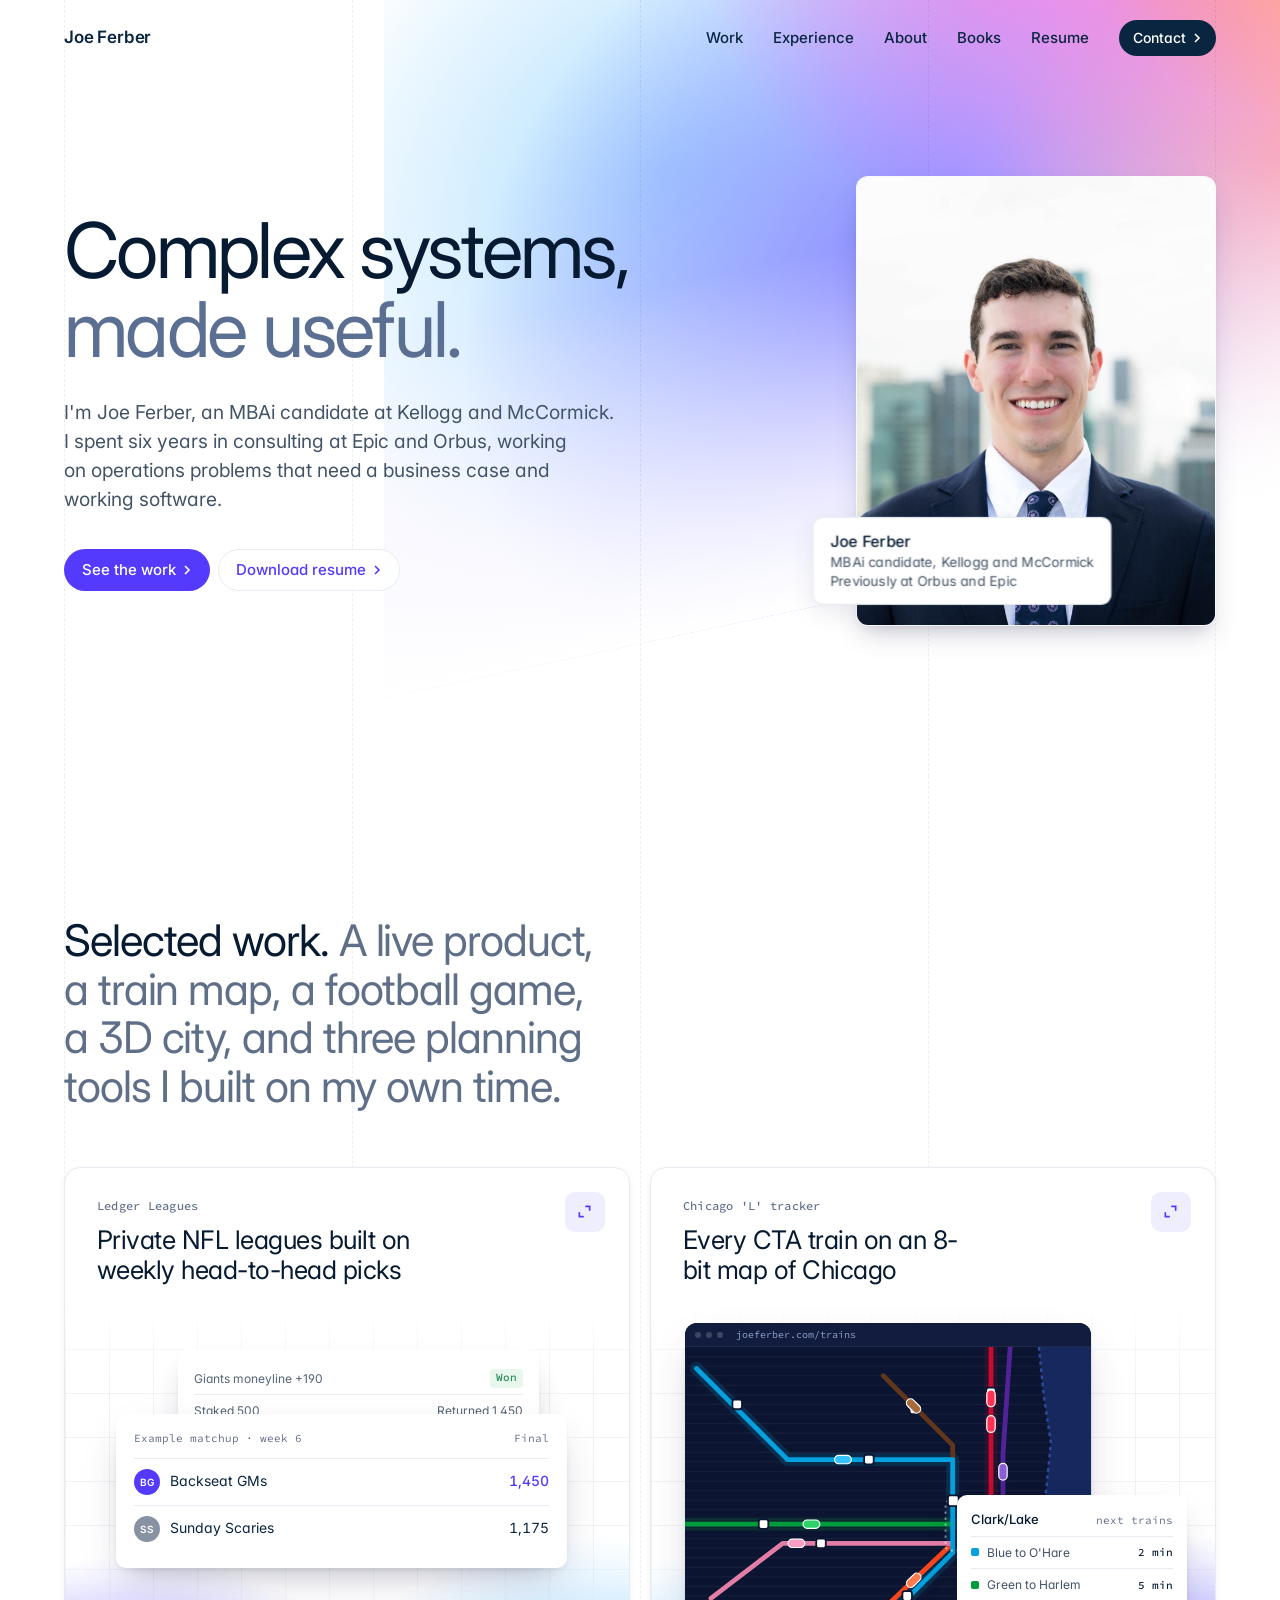
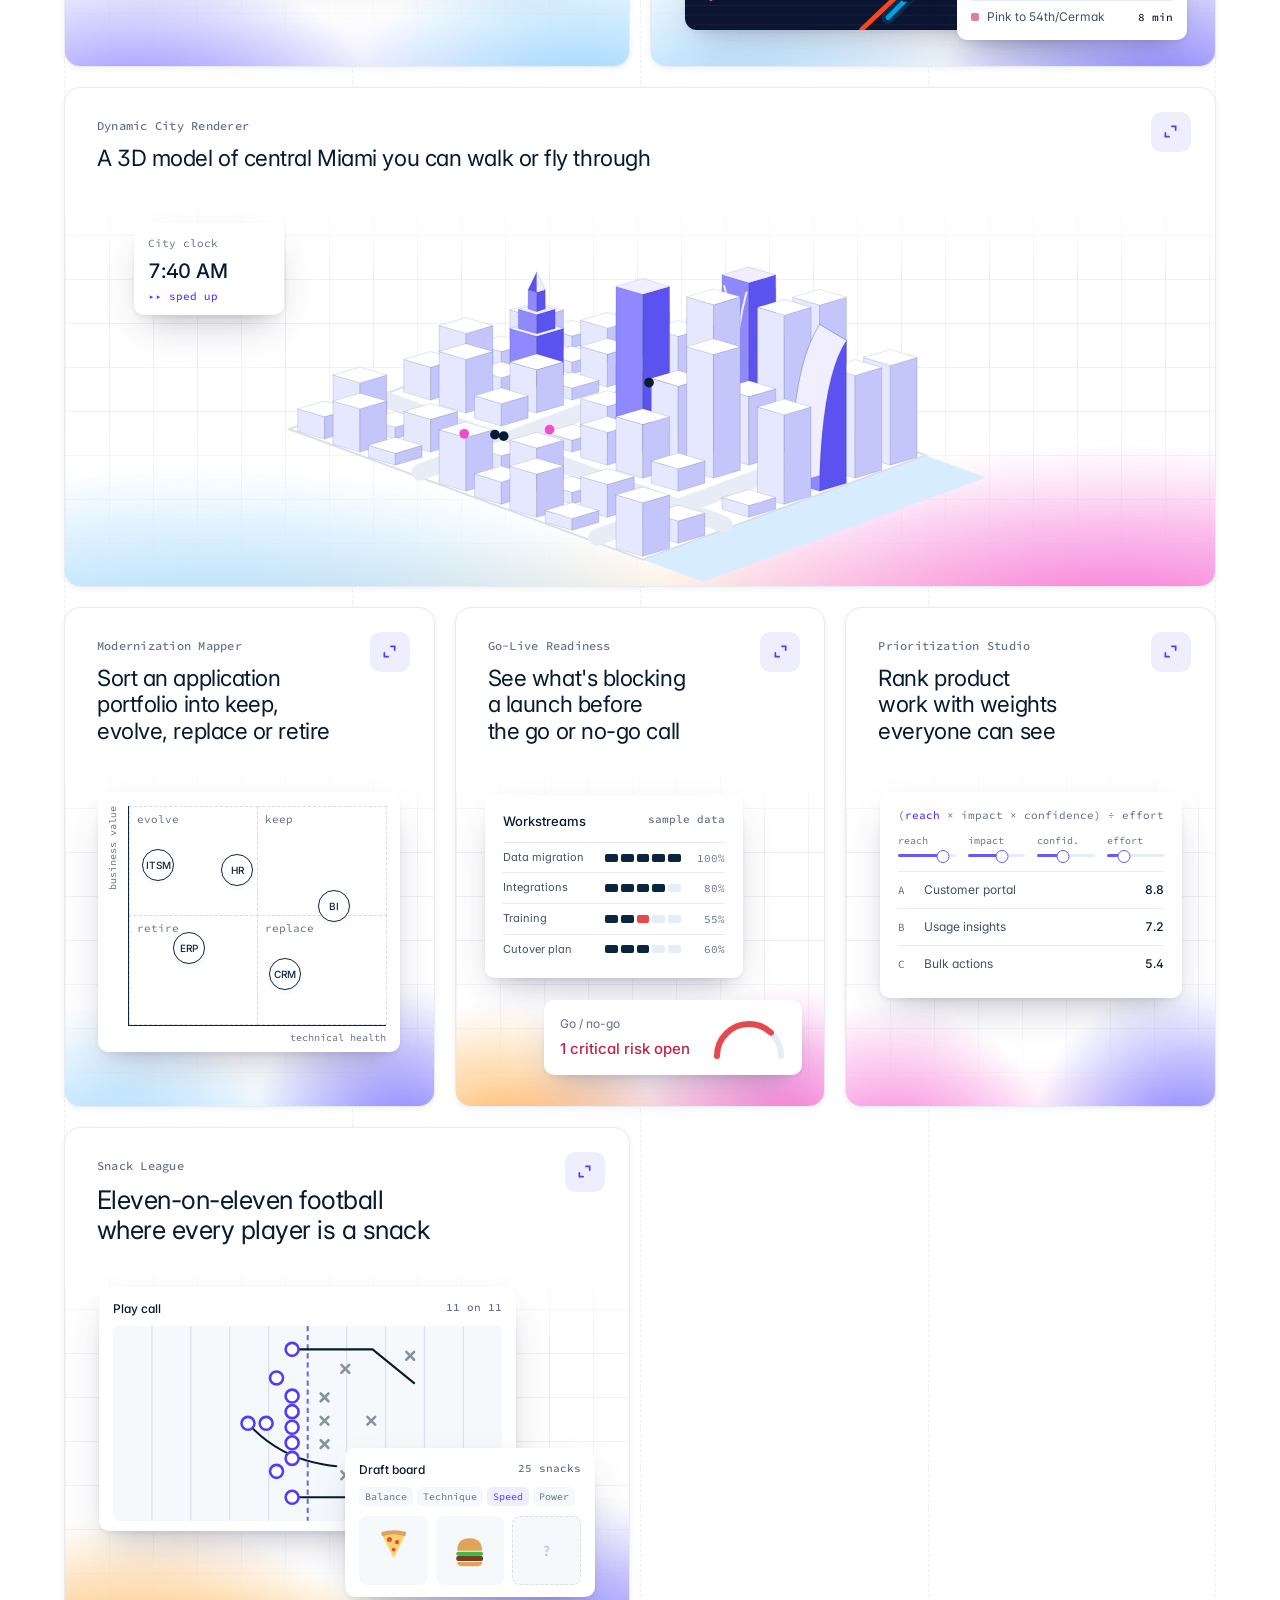
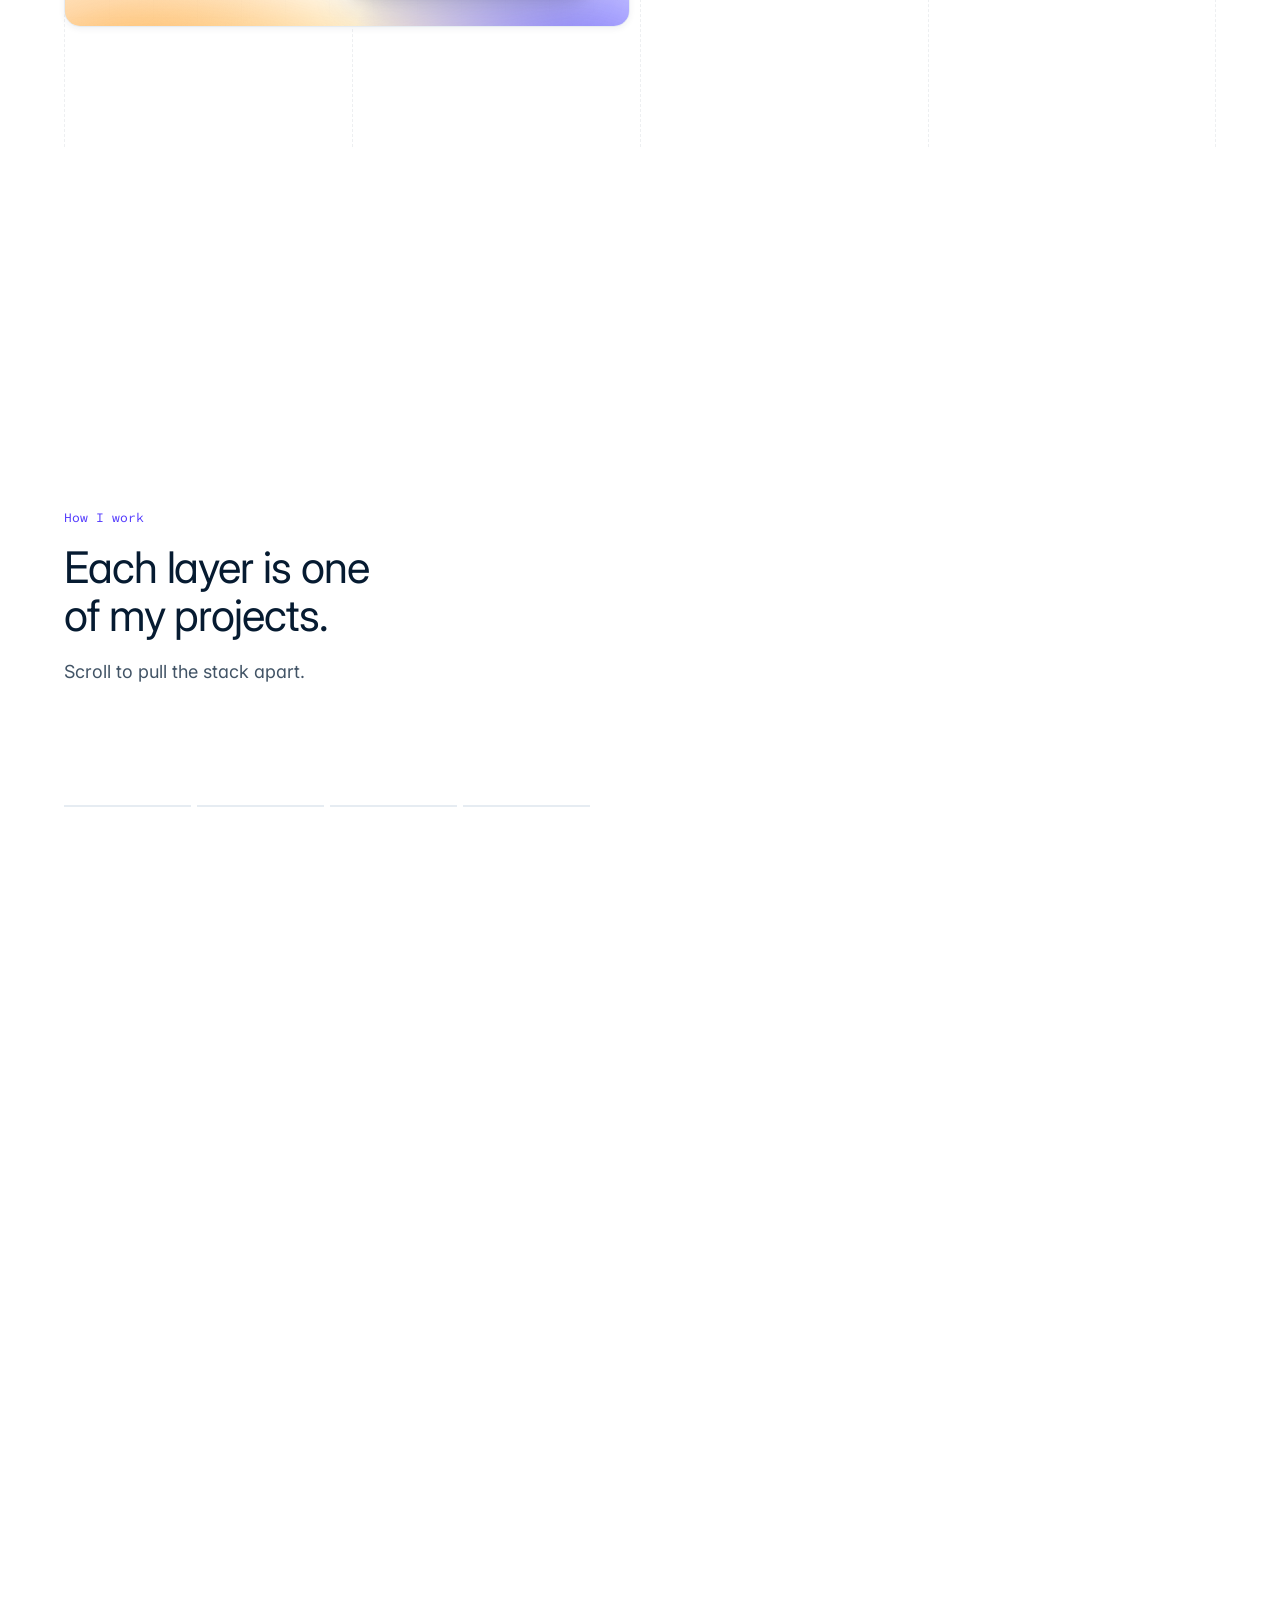
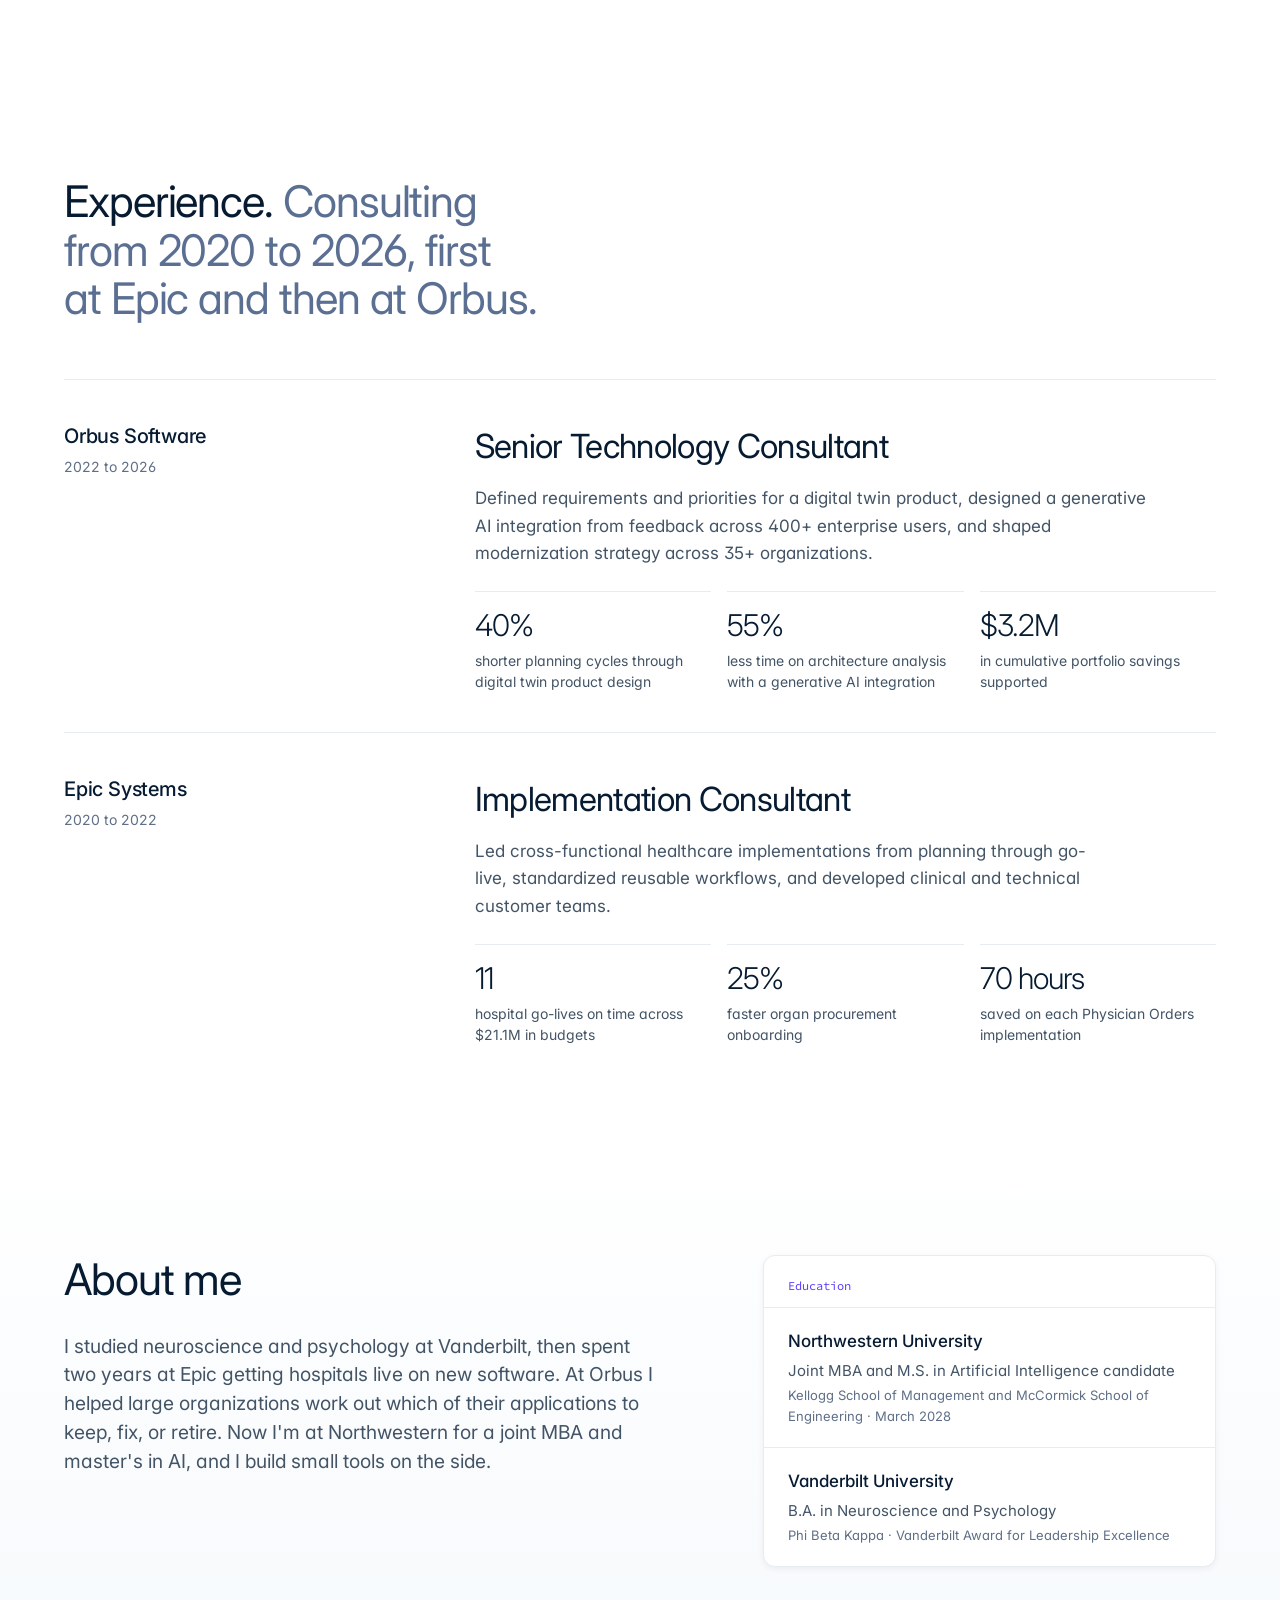
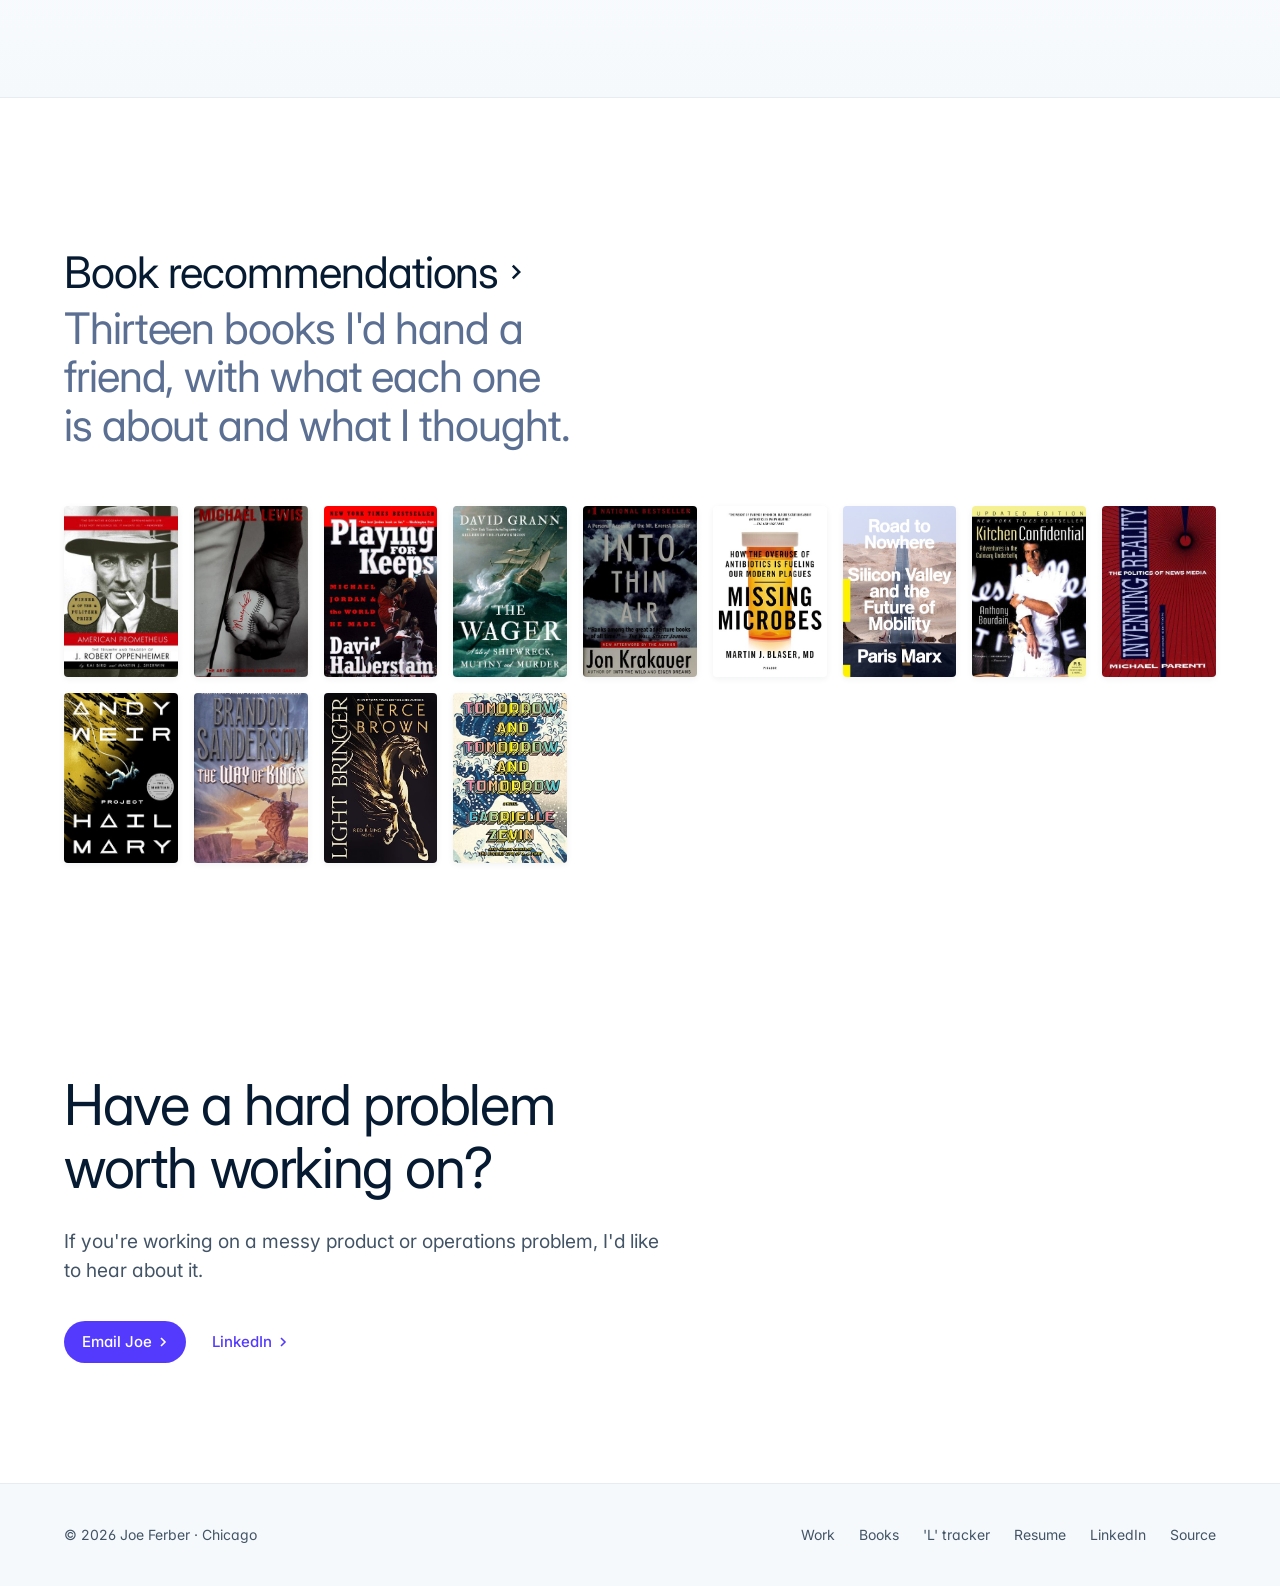
==== commit 39117fff: "Drop the portrait from the link preview, show the layer stack instead Co-Authored-By: Claude Opus 5." ====
--- a/index.html
+++ b/index.html
@@ -9,15 +9,16 @@
 <meta property="og:type" content="website">
 <meta property="og:site_name" content="Joe Ferber">
 <meta property="og:title" content="Joe Ferber | Product &amp; Strategy">
-<meta property="og:description" content="I take complicated operations apart, find the layer that matters, and build what fixes it.">
-<meta property="og:image" content="https://joeferber.com/assets/joe-ferber-social.png?v=2">
+<meta property="og:description" content="I&#39;m Joe Ferber, an MBAi candidate at Kellogg and McCormick. I spent six years in consulting at Epic and Orbus, and these are the things I&#39;ve built.">
+<meta property="og:image" content="https://joeferber.com/assets/joe-ferber-social.png?v=4">
 <meta name="twitter:card" content="summary_large_image">
 <link rel="icon" href="assets/favicon.svg?v=1" type="image/svg+xml">
 <link rel="canonical" href="https://joeferber.com/">
 <meta property="og:url" content="https://joeferber.com/">
 <meta property="og:image:width" content="1200">
 <meta property="og:image:height" content="630">
-<meta property="og:image:alt" content="Joe Ferber: Complex systems, made useful.">
+<meta property="og:image:alt" content="Joe Ferber: Complex systems, made useful. An exploded stack of four project layers on a pink and purple gradient.">
+<meta name="twitter:image" content="https://joeferber.com/assets/joe-ferber-social.png?v=4">
 <link rel="preconnect" href="https://fonts.googleapis.com">
 <link rel="preconnect" href="https://fonts.gstatic.com" crossorigin>
 <link href="https://fonts.googleapis.com/css2?family=Inter:wght@300;400;500;600&family=Source+Code+Pro:wght@400;500&family=Oswald:wght@500;600&family=Jost:wght@500;600&family=Cormorant+Garamond:wght@600&family=Arvo:wght@700&display=swap" rel="stylesheet">
@@ -825,10 +826,10 @@
     cta:[['Open Prioritization Studio','https://kelloggjoe.github.io/prioritization-studio/',1],['View the code','https://github.com/kelloggjoe/prioritization-studio',1]],
     f:[['Built with','HTML, CSS and JavaScript with no build step'],['Data','Saved in the browser with localStorage'],['Sample data','Illustrative, and you can reset it']]},
   'dynamic-city':{k:'3D experiment',t:'Dynamic City Renderer',
-    p:'A 3D model of central Miami built from OpenStreetMap data and centered on Brickell. About 300 people go about their day on a clock you can speed up.',
-    l:['Walk the streets at ground level','Fly over the towers like in Minecraft creative mode','Open the map and teleport anywhere in the model','Speed up the clock and watch the day play out','Opens in Photoreal, Google\'s 3D scan of the real city, with a generated look one click away'],
-    cta:[['Explore the city','/city/']],
-    f:[['Map data','OpenStreetMap'],['Photoreal','Google Photorealistic 3D Tiles'],['Area','Central Miami, centered on Brickell'],['Controls','Needs a keyboard and mouse']]},
+    p:'A 3D model of central Miami built from OpenStreetMap data and centered on Brickell, with about 1,500 people and 600 cars moving around you. You can also pick any area on a world map and build it in your browser.',
+    l:['Walk the streets at ground level','Fly over the towers like in Minecraft creative mode','Open the map and teleport anywhere in the model','Speed up the clock and watch the day play out','Pick any area on a world map and build it in 3D','Opens in Photoreal, Google\'s 3D scan of the real city, with a generated look one click away'],
+    cta:[['Explore the city','/city/'],['Build any area','/city/explore.html']],
+    f:[['Map data','OpenStreetMap'],['Photoreal','Google Photorealistic 3D Tiles'],['Styles','Normal, Miami Vice, Noir'],['Area','Central Miami, centered on Brickell'],['Controls','Needs a keyboard and mouse']]},
   'snack-league':{k:'Game',t:'Snack League',
     p:'An 11-on-11 football game in three.js where every player is a snack. Draft your eleven, call plays from a full playbook, and knock the toppings off the other team.',
     l:['Draft from 25 snacks in four groups: balance, technique, speed and power','Your eleven play both ways, so every pick also has a defensive job','Physics-driven tackles send toppings flying on big hits','The CPU drafts its team from the snacks you leave'],
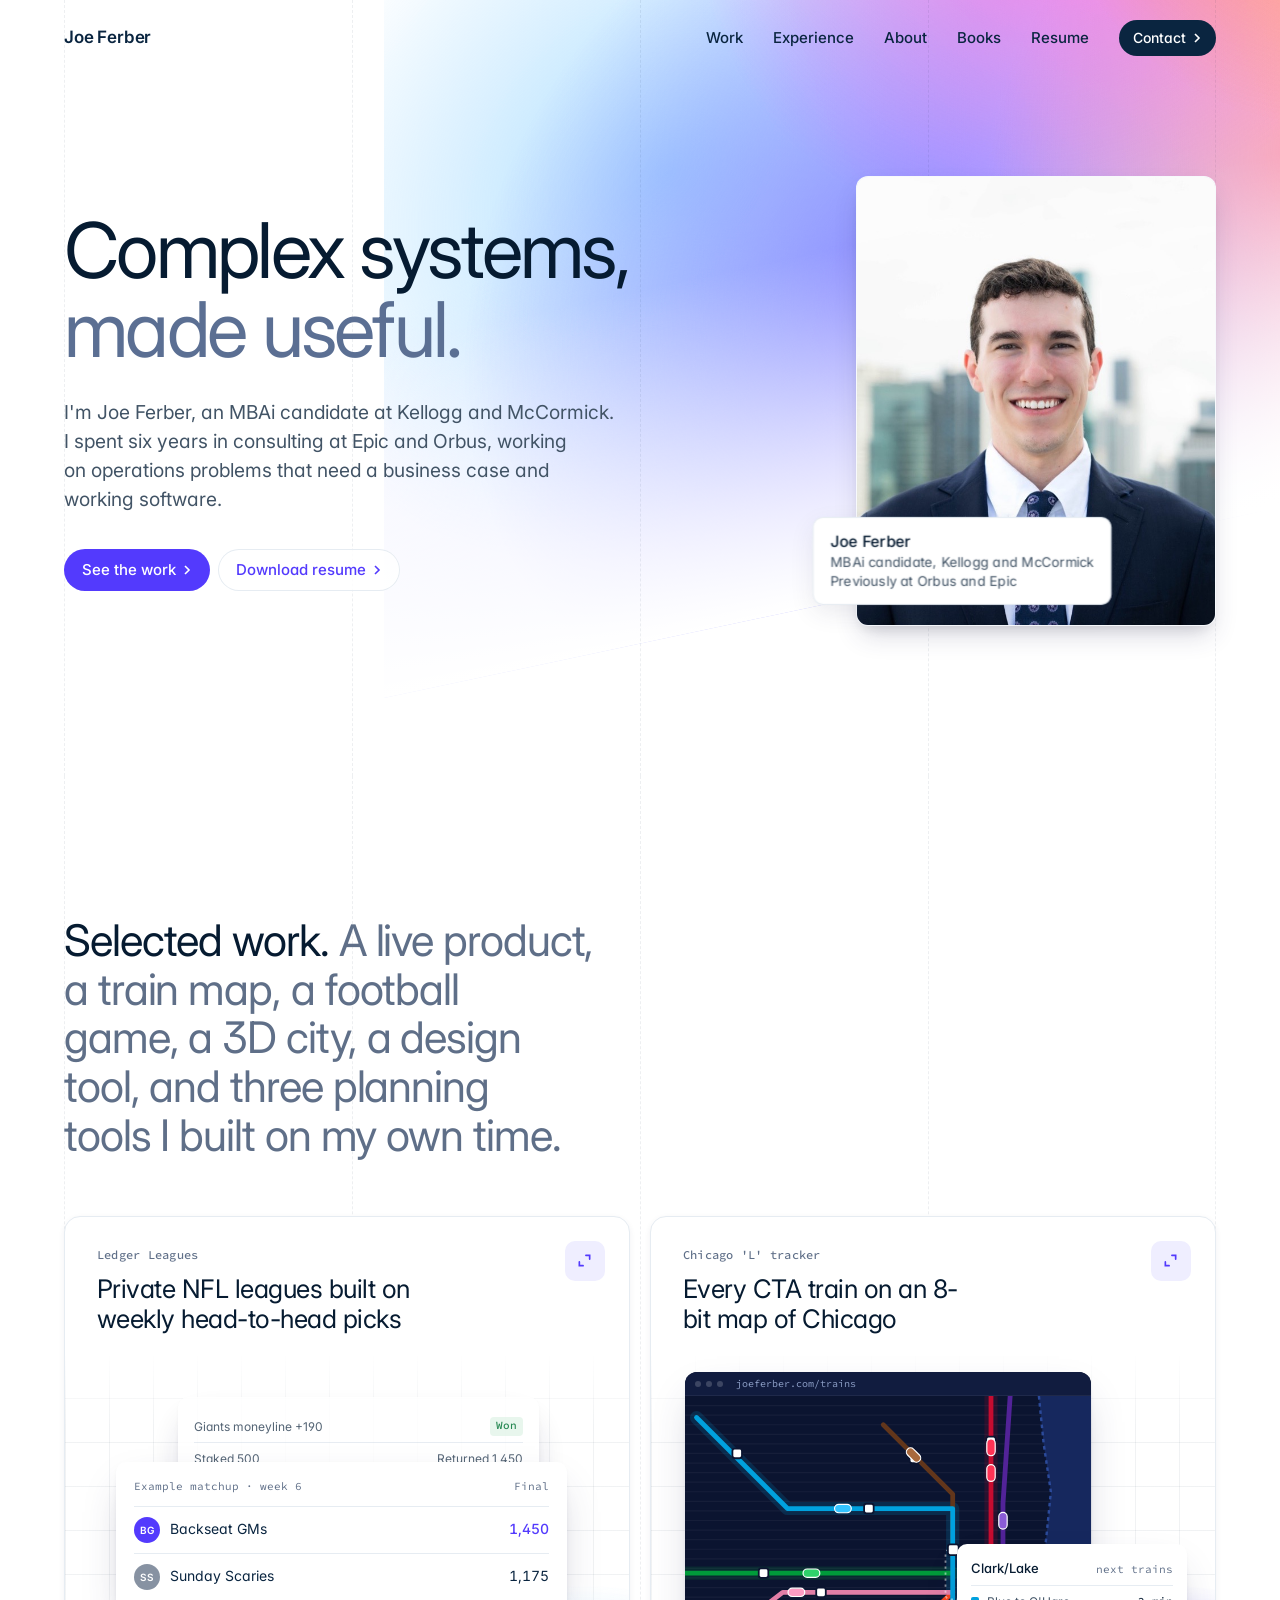
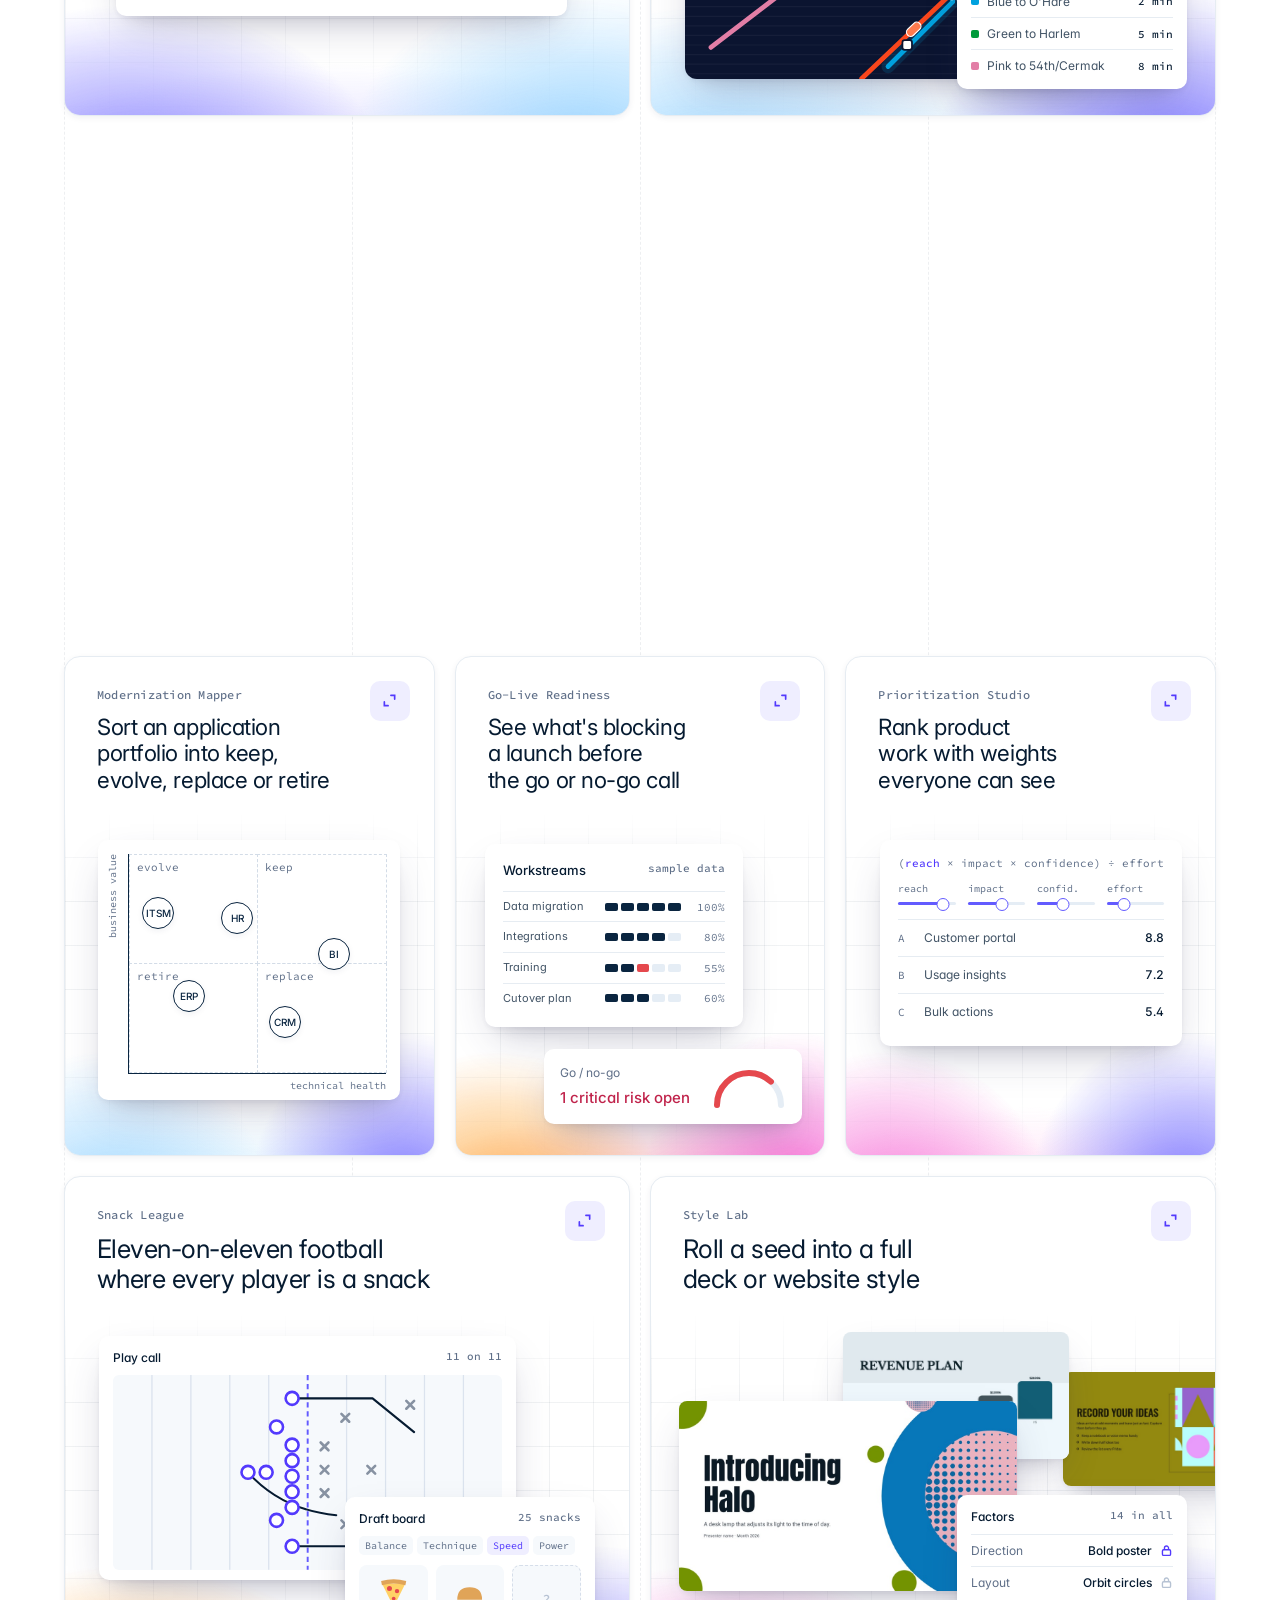
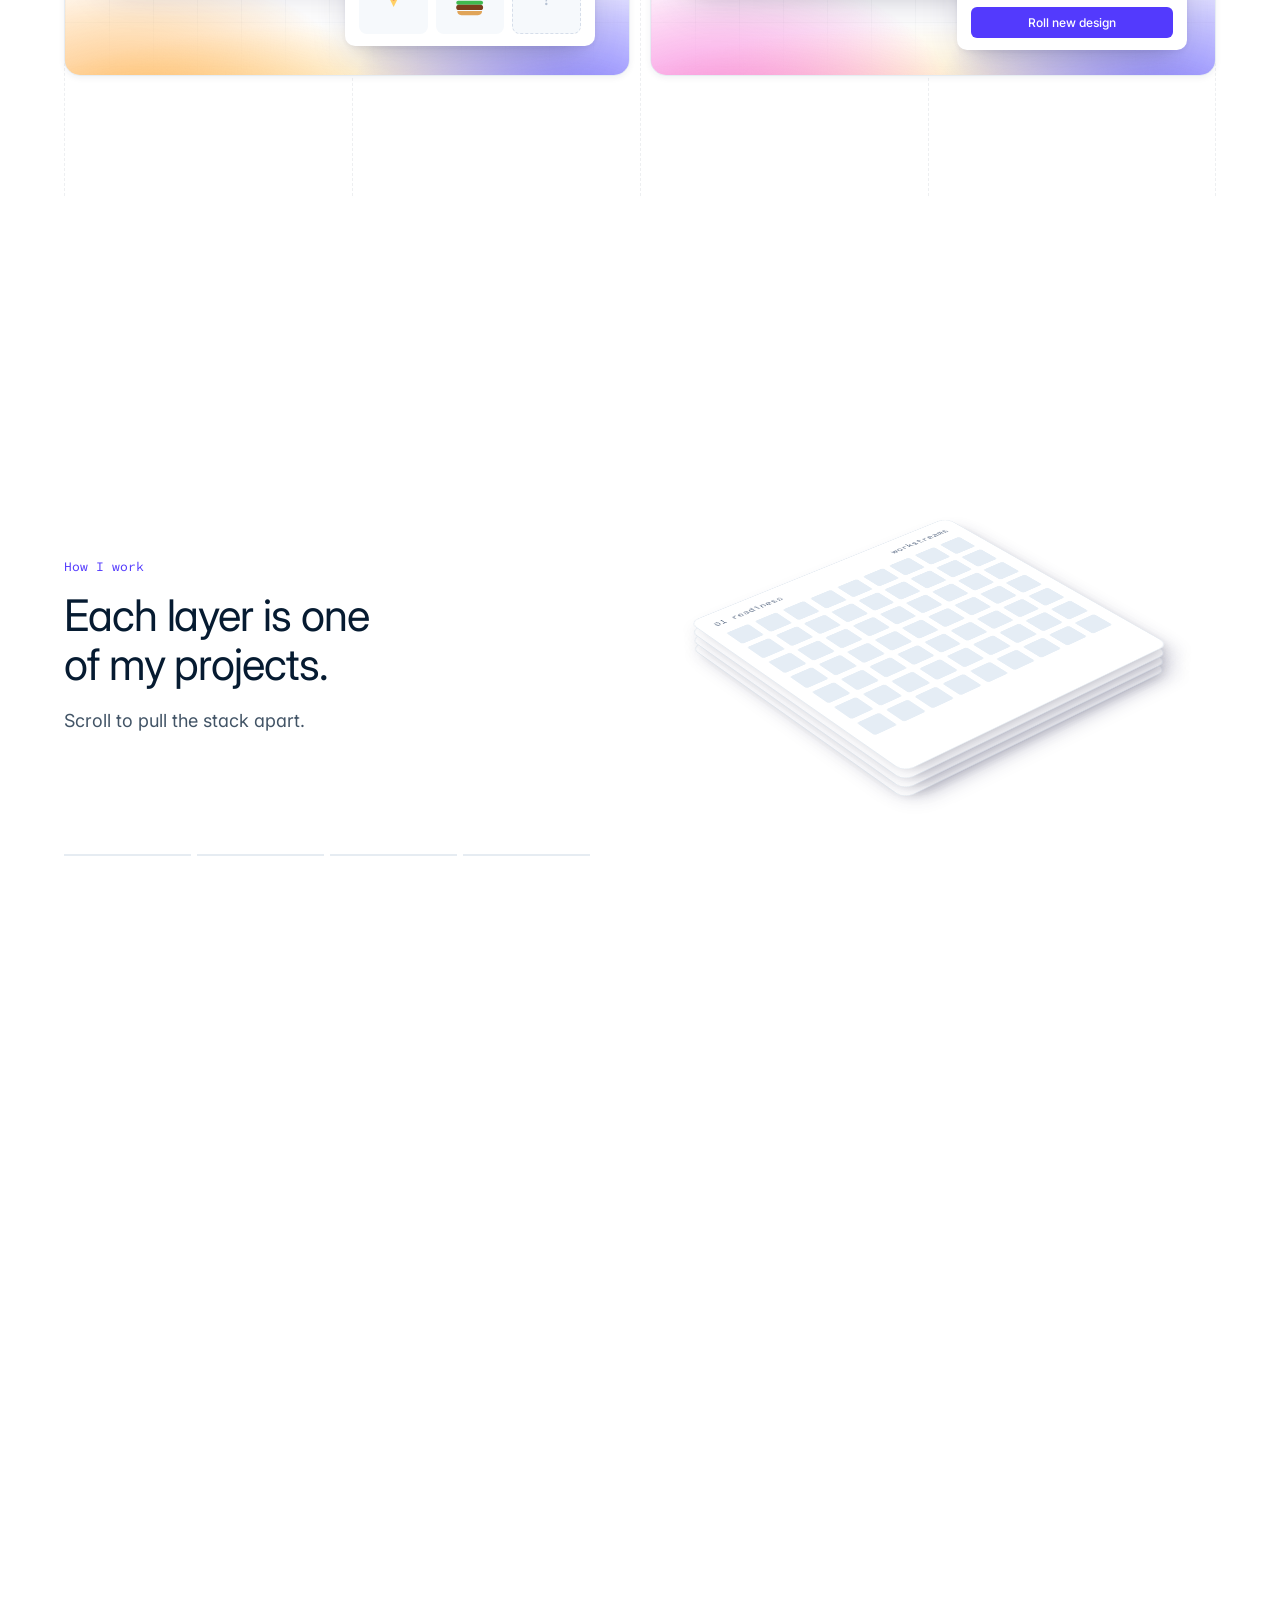
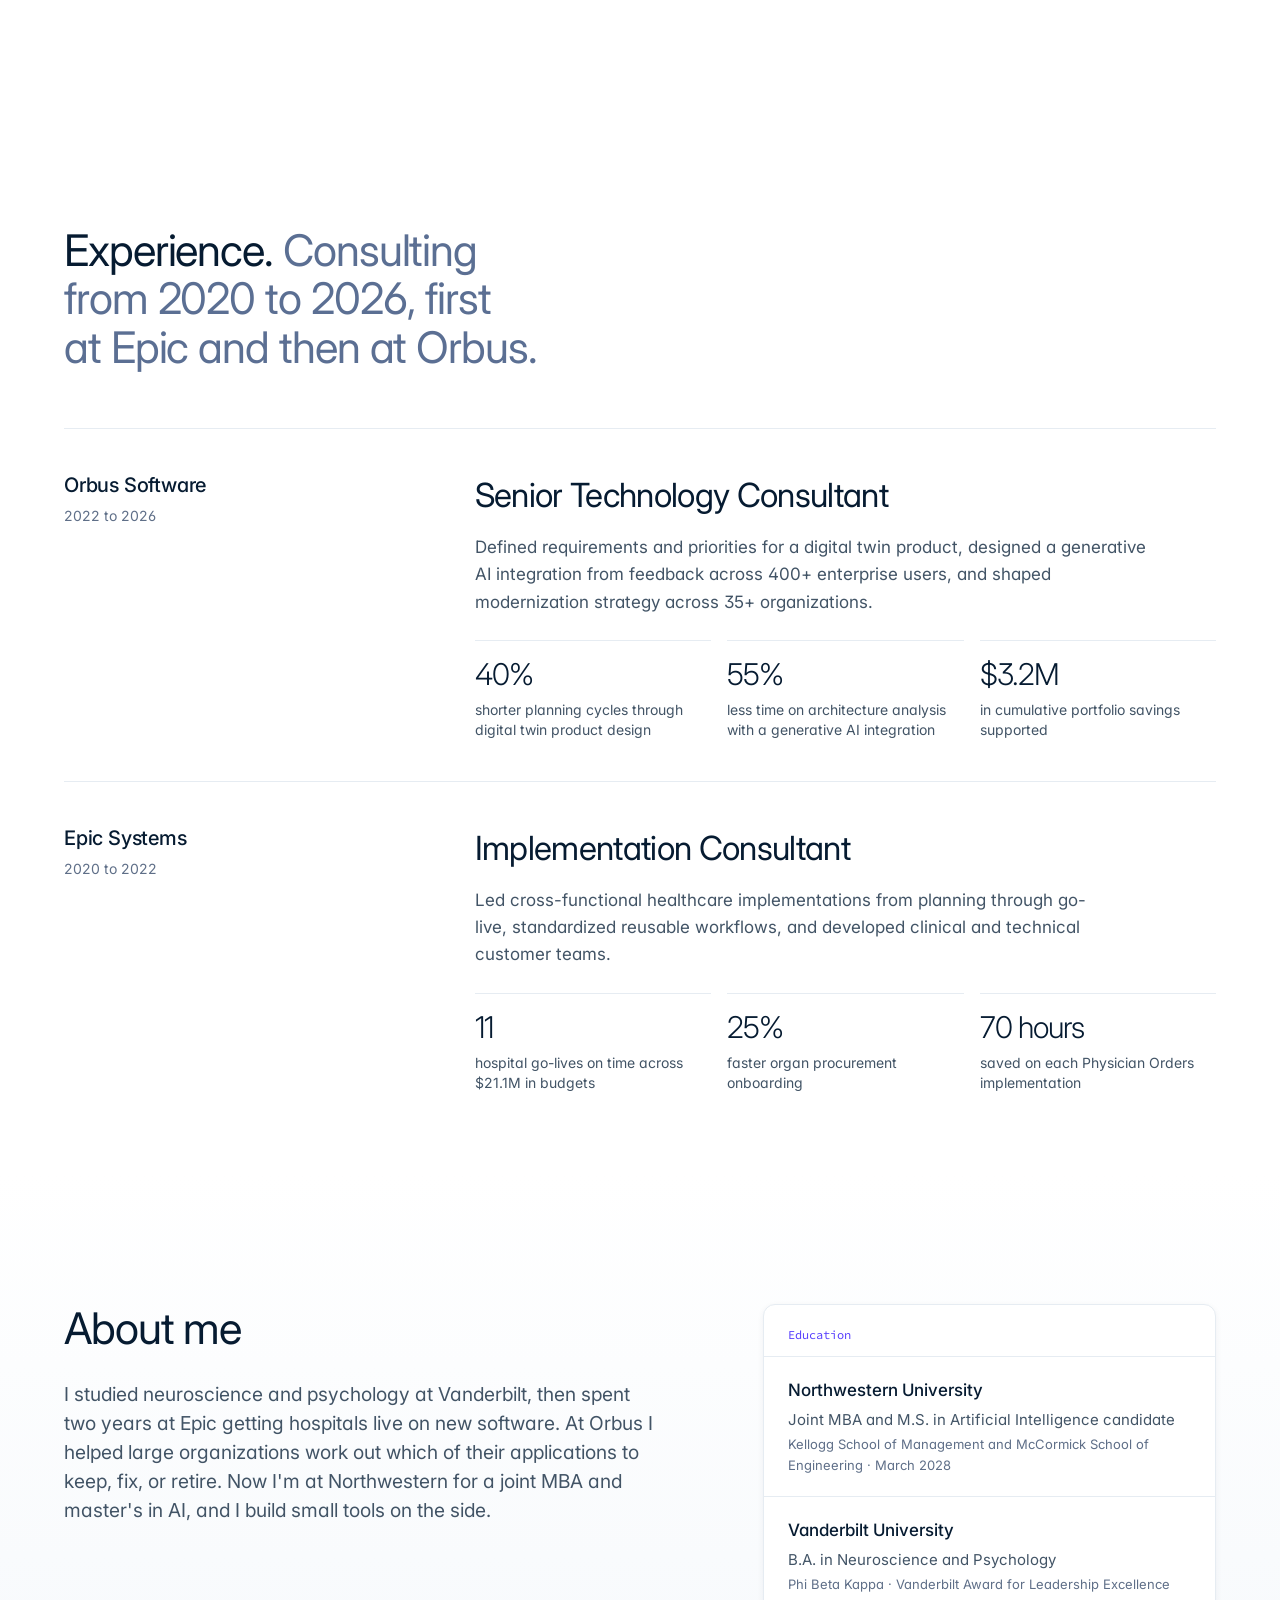
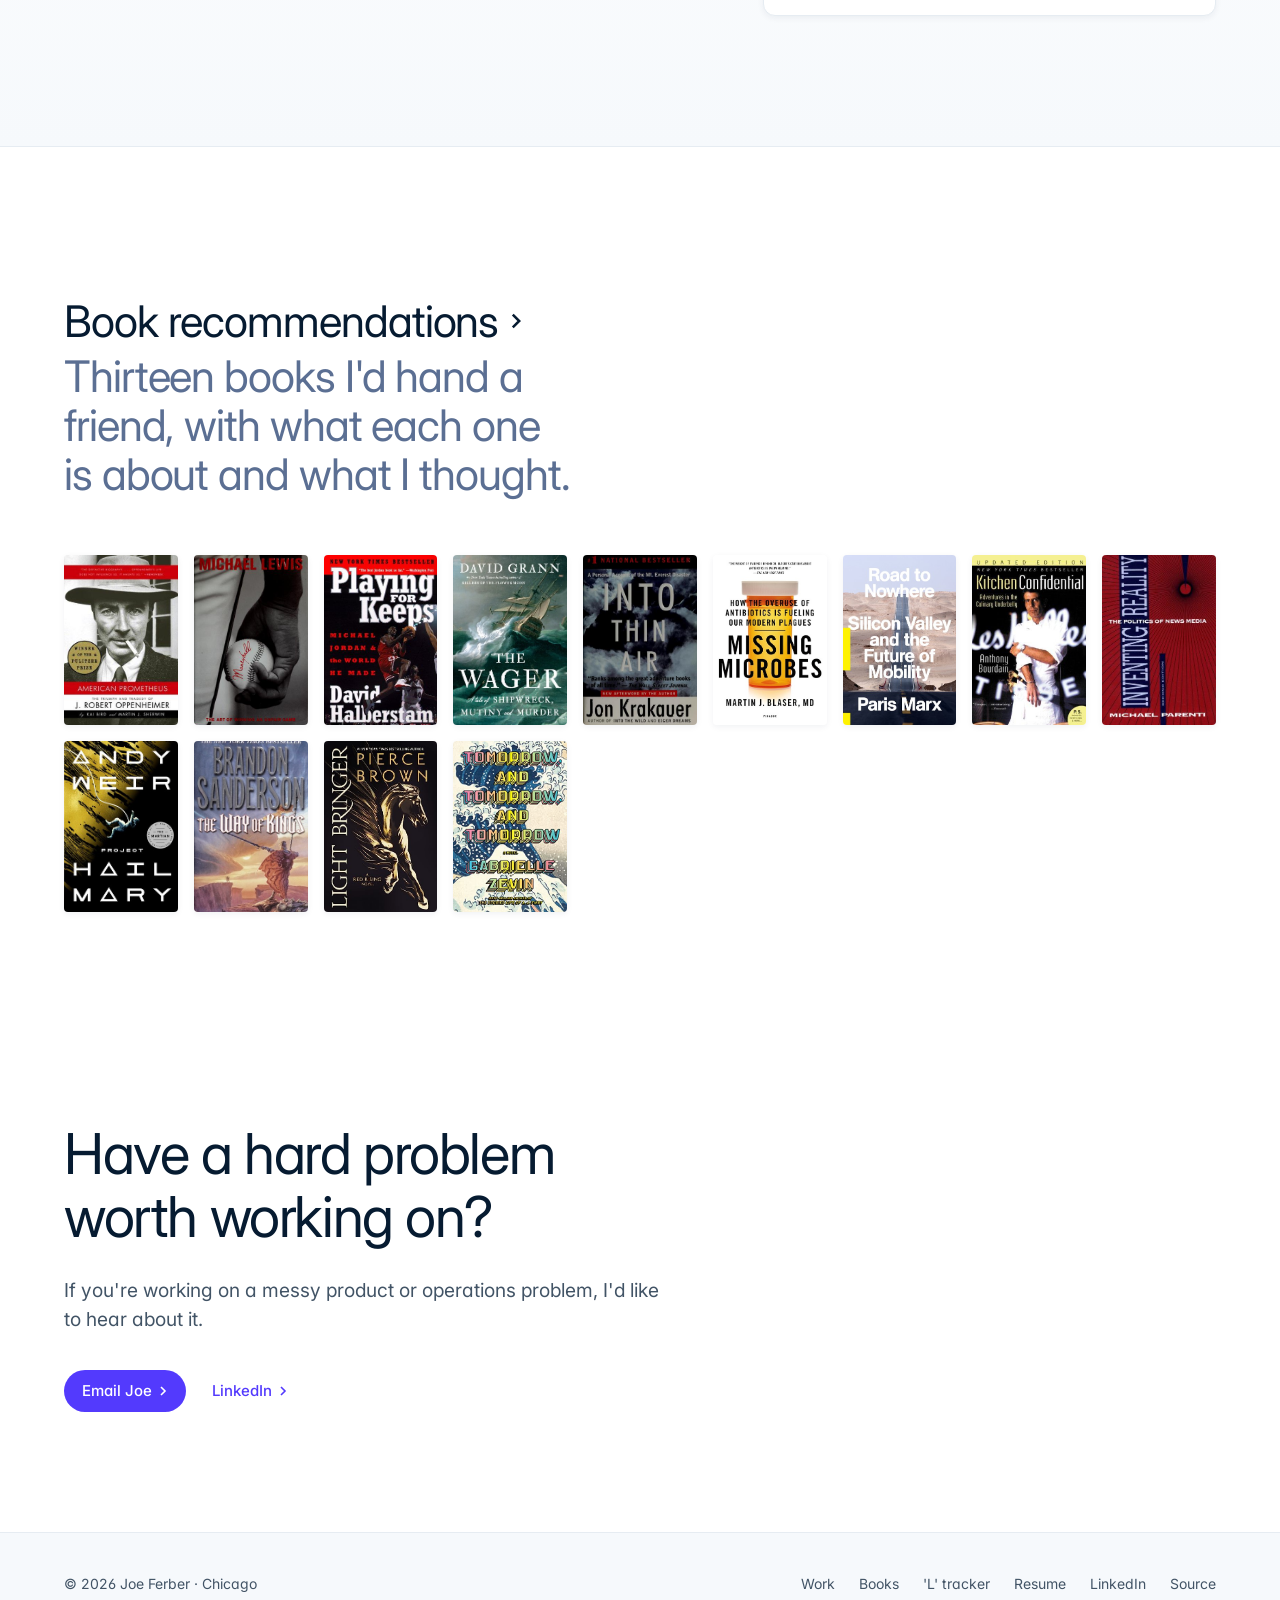
==== commit 3152c69b: "Add Style Lab to Selected work Style Lab is a design simulator that turns a seed into a slide deck o" ====
--- a/index.html
+++ b/index.html
@@ -312,6 +312,29 @@
 .v-sn .bits i:nth-child(2){--tx:-22px;--ty:-20px;background:#ffd166}.v-sn .bits i:nth-child(1){--tx:20px;--ty:-24px}.v-sn .bits i:nth-child(3){--tx:24px;--ty:6px}.v-sn .bits i:nth-child(4){--tx:-18px;--ty:10px;background:#3fb950}
 @keyframes pop{0%{opacity:1;transform:translate(-50%,-50%)}100%{opacity:0;transform:translate(calc(-50% + var(--tx)),calc(-50% + var(--ty)))}}
 .v-sn .chip{left:6%;bottom:9%}
+
+/* Style Lab: real generated slides that swap on a new roll */
+.sx-c{--g1:#f44bcc;--g2:#635bff;--g3:#ffd166}
+.v-sx .sl{aspect-ratio:16/9;overflow:hidden;border-radius:8px;background:#fff}
+.v-sx .sl img{position:absolute;inset:0;width:100%;height:100%;object-fit:cover;transition:opacity .45s var(--ease),transform .7s var(--ease-out)}
+.v-sx .sl .b{opacity:0;transform:scale(1.05)}
+.live .v-sx .sl .a{opacity:0;transform:scale(.97)}
+.live .v-sx .sl .b{opacity:1;transform:none}
+.v-sx .s2 img{transition-delay:.08s}.v-sx .s3 img{transition-delay:.16s}
+.v-sx .s1{left:5%;top:24%;width:60%}
+.v-sx .s2{left:34%;top:5%;width:40%}
+.v-sx .s3{right:-9%;top:16%;width:36%}
+.v-sx .fx{right:5%;bottom:7%;width:min(42%,230px);padding:12px 14px}
+.v-sx .fx .t{display:flex;justify-content:space-between;font-size:12px;font-weight:500;color:var(--ink-deep);margin-bottom:8px}
+.v-sx .fr{display:grid;grid-template-columns:auto 1fr auto;gap:8px;align-items:center;font-size:12px;padding:6px 0;border-top:1px solid var(--rule);color:var(--ink-muted)}
+.v-sx .fr b{font-weight:500;color:var(--ink-deep);text-align:right;white-space:nowrap;min-width:0;overflow:hidden;text-overflow:ellipsis}
+@media (min-width:701px) and (max-width:1000px){.pgrid .pc.sx-c{grid-column:1/-1}}
+@media (max-width:700px){.v-sx .fx{width:min(60%,230px)}.v-sx .s1{width:64%}}
+.v-sx .lk{width:13px;height:13px;color:#b6c2d3}
+.v-sx .fr.on .lk{color:var(--accent-strong)}
+.v-sx .roll{margin-top:8px;text-align:center;font-size:12px;font-weight:500;color:#fff;background:var(--accent-strong);border-radius:6px;padding:6px 0;transition:transform .2s var(--ease)}
+.live .v-sx .roll{transform:scale(.96)}
+.v-sx .chip{left:5%;top:8%}
 
 /* expanded project */
 html:has(.pd[open]){overflow:hidden}
@@ -556,7 +579,7 @@
 <section class="work" id="work">
   <div class="guides" aria-hidden="true"><div class="wrap"><span></span><span></span><span></span><span></span></div></div>
   <div class="wrap" style="position:relative">
-    <div class="sec-head reveal"><h2>Selected work. <span>A live product, a train map, a football game, a 3D city, and three planning tools I built on my own time.</span></h2></div>
+    <div class="sec-head reveal"><h2>Selected work. <span>A live product, a train map, a football game, a 3D city, a design tool, and three planning tools I built on my own time.</span></h2></div>
     <div class="pgrid">
       <article class="pc w reveal" data-p="ledger-leagues">
         <div class="pc-head"><p class="k">Ledger Leagues</p><h3><button class="pc-open" type="button" aria-haspopup="dialog">Private NFL leagues built on weekly head-to-head picks</button></h3></div>
@@ -676,6 +699,21 @@
           <div class="chip pop">Big hit, toppings off</div>
         </div>
       </article>
+      <article class="pc w sx-c reveal" data-p="style-lab">
+        <div class="pc-head"><p class="k">Style Lab</p><h3><button class="pc-open" type="button" aria-haspopup="dialog">Roll a seed into a full deck or website style</button></h3></div>
+        <span class="xp" aria-hidden="true"><svg viewBox="0 0 16 16" fill="none" stroke="currentColor" stroke-width="1.8" stroke-linecap="round"><path d="M9.5 2.5h4v4M6.5 13.5h-4v-4"/></svg></span>
+        <div class="vis v-sx" aria-hidden="true"><div class="field"></div>
+          <div class="fl sl s3"><img class="a" src="assets/style-lab/a3.jpg" alt="" loading="lazy" width="960" height="540"><img class="b" src="assets/style-lab/b3.jpg" alt="" loading="lazy" width="960" height="540"></div>
+          <div class="fl sl s2"><img class="a" src="assets/style-lab/a2.jpg" alt="" loading="lazy" width="960" height="540"><img class="b" src="assets/style-lab/b2.jpg" alt="" loading="lazy" width="960" height="540"></div>
+          <div class="fl sl s1"><img class="a" src="assets/style-lab/a1.jpg" alt="" loading="lazy" width="960" height="540"><img class="b" src="assets/style-lab/b1.jpg" alt="" loading="lazy" width="960" height="540"></div>
+          <div class="fl fx"><div class="t"><span>Factors</span><span class="mono">14 in all</span></div>
+            <div class="fr on"><span>Direction</span><b>Bold poster</b><svg class="lk" viewBox="0 0 16 16" fill="none" stroke="currentColor" stroke-width="1.7"><rect x="3" y="7" width="10" height="7" rx="1.5"/><path d="M5.5 7V5a2.5 2.5 0 0 1 5 0v2"/></svg></div>
+            <div class="fr"><span>Layout</span><b data-alt="Diagonal cuts">Orbit circles</b><svg class="lk" viewBox="0 0 16 16" fill="none" stroke="currentColor" stroke-width="1.7"><rect x="3" y="7" width="10" height="7" rx="1.5"/><path d="M5.5 7V5a2.5 2.5 0 0 1 5 0v2"/></svg></div>
+            <div class="roll">Roll new design</div>
+          </div>
+          <div class="chip pop">Direction locked, layout rerolled</div>
+        </div>
+      </article>
     </div>
   </div>
 </section>
@@ -830,6 +868,11 @@
     l:['Walk the streets at ground level','Fly over the towers like in Minecraft creative mode','Open the map and teleport anywhere in the model','Speed up the clock and watch the day play out','Pick any area on a world map and build it in 3D','Opens in Photoreal, Google\'s 3D scan of the real city, with a generated look one click away'],
     cta:[['Explore the city','/city/'],['Build any area','/city/explore.html']],
     f:[['Map data','OpenStreetMap'],['Photoreal','Google Photorealistic 3D Tiles'],['Styles','Normal, Miami Vice, Noir'],['Area','Central Miami, centered on Brickell'],['Controls','Needs a keyboard and mouse']]},
+  'style-lab':{k:'Design tool',t:'Style Lab',
+    p:'I make a lot of decks and websites with AI, and I wanted a faster way to try styles first. Style Lab turns a seed into a full eight-slide deck or a landing page, and every factor that shaped it has its own control.',
+    l:['Fourteen factors cover layout, palette, type, shapes and imagery, and you can lock any of them before the next roll','Wildness keeps a roll inside one direction or lets every factor mix freely','The same seed always gives the same design','Copy a design out as an AI prompt, CSS tokens or a style code that brings it back later'],
+    cta:[['Open Style Lab','/style-lab/']],
+    f:[['Built with','HTML, CSS and JavaScript with no build step'],['Output','Eight-slide decks and landing pages'],['Type','Twenty Google Fonts pairings'],['Content','Sample decks, with charts marked as sample data']]},
   'snack-league':{k:'Game',t:'Snack League',
     p:'An 11-on-11 football game in three.js where every player is a snack. Draft your eleven, call plays from a full playbook, and knock the toppings off the other team.',
     l:['Draft from 25 snacks in four groups: balance, technique, speed and power','Your eleven play both ways, so every pick also has a defensive job','Physics-driven tackles send toppings flying on big hits','The CPU drafts its team from the snacks you leave'],
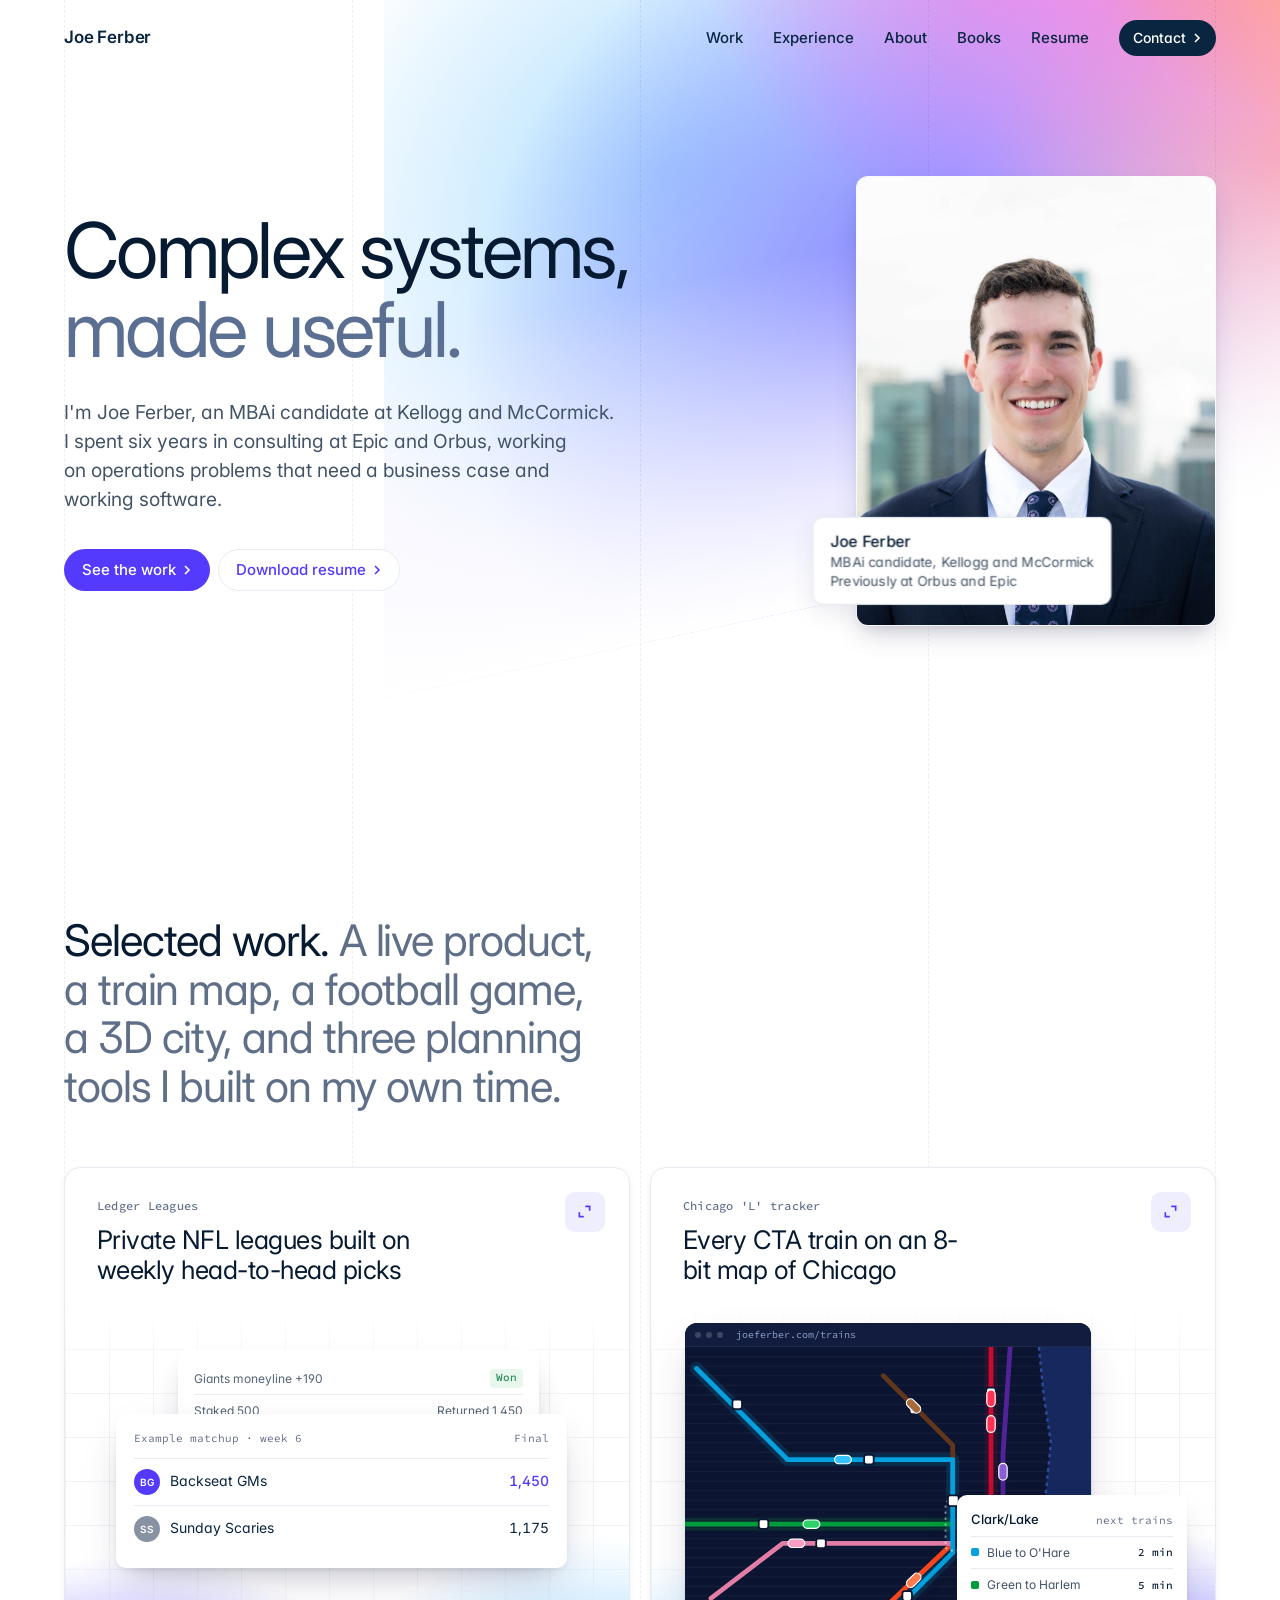
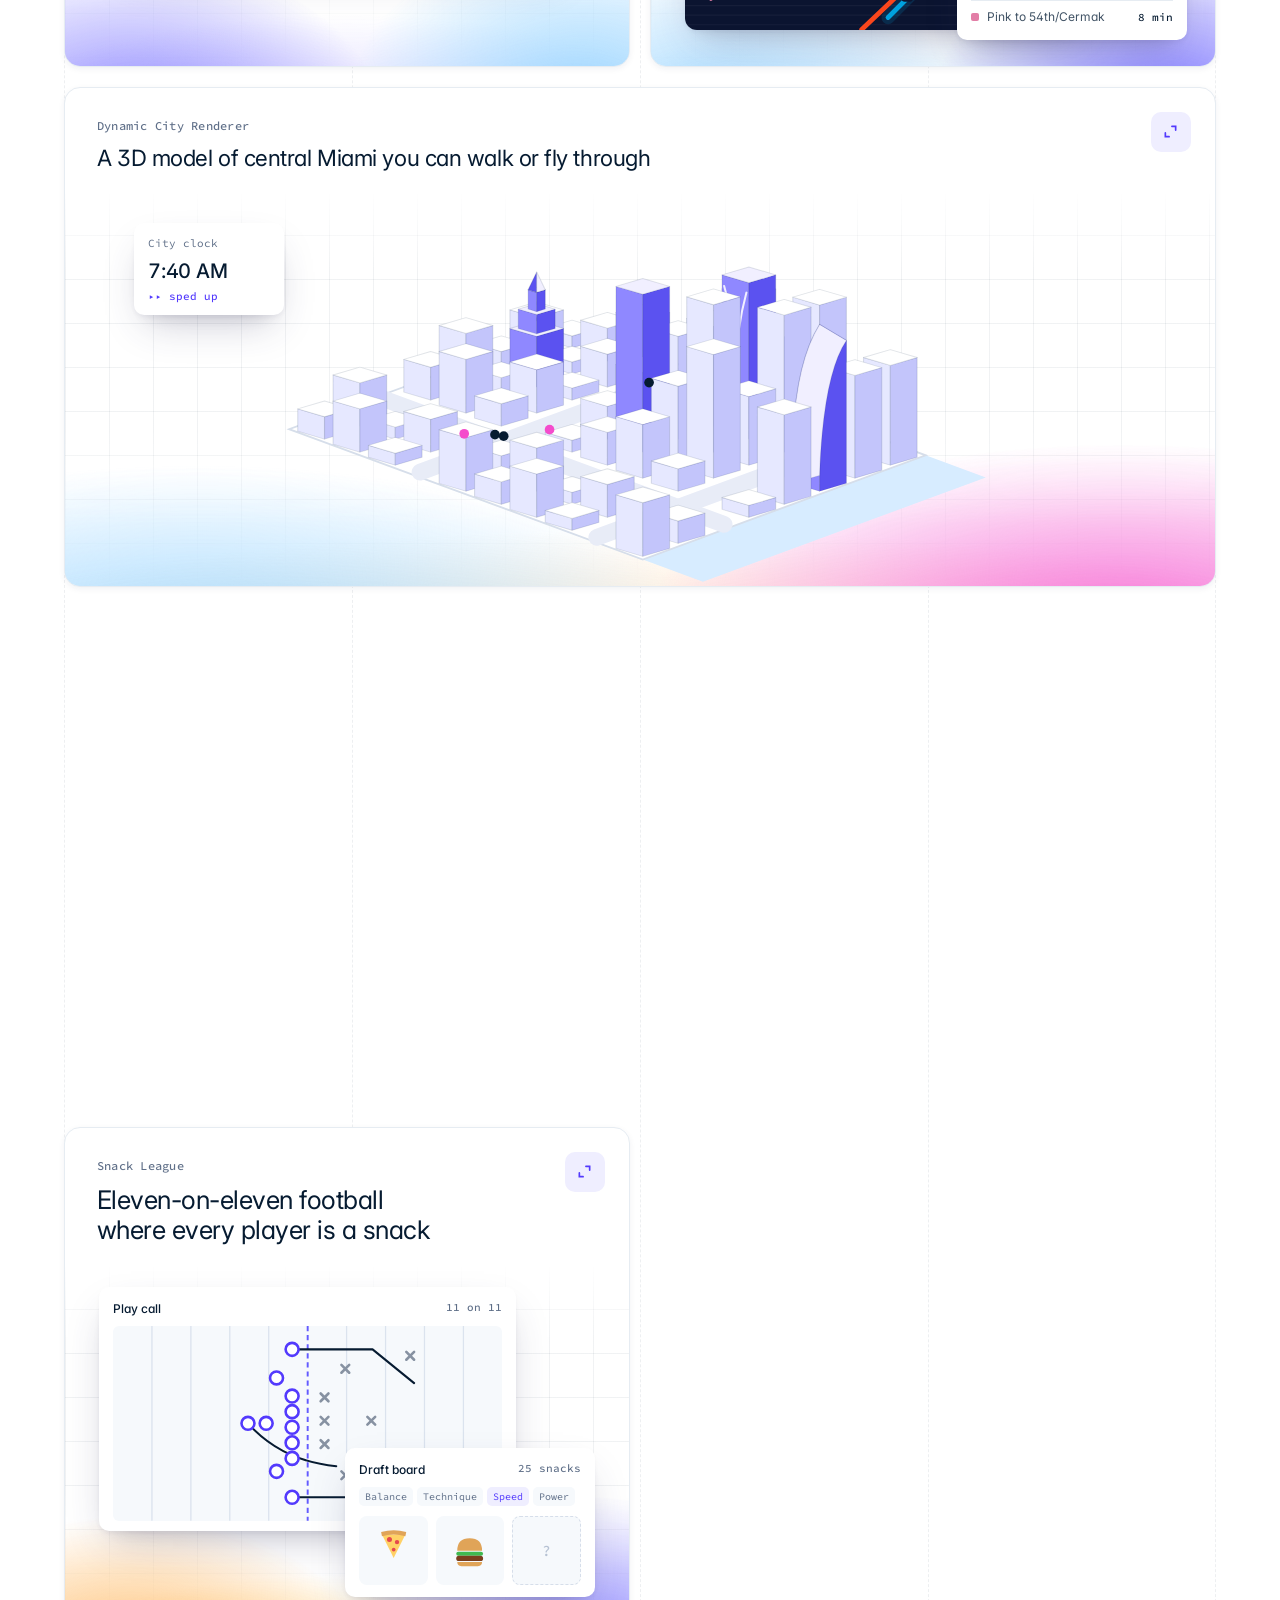
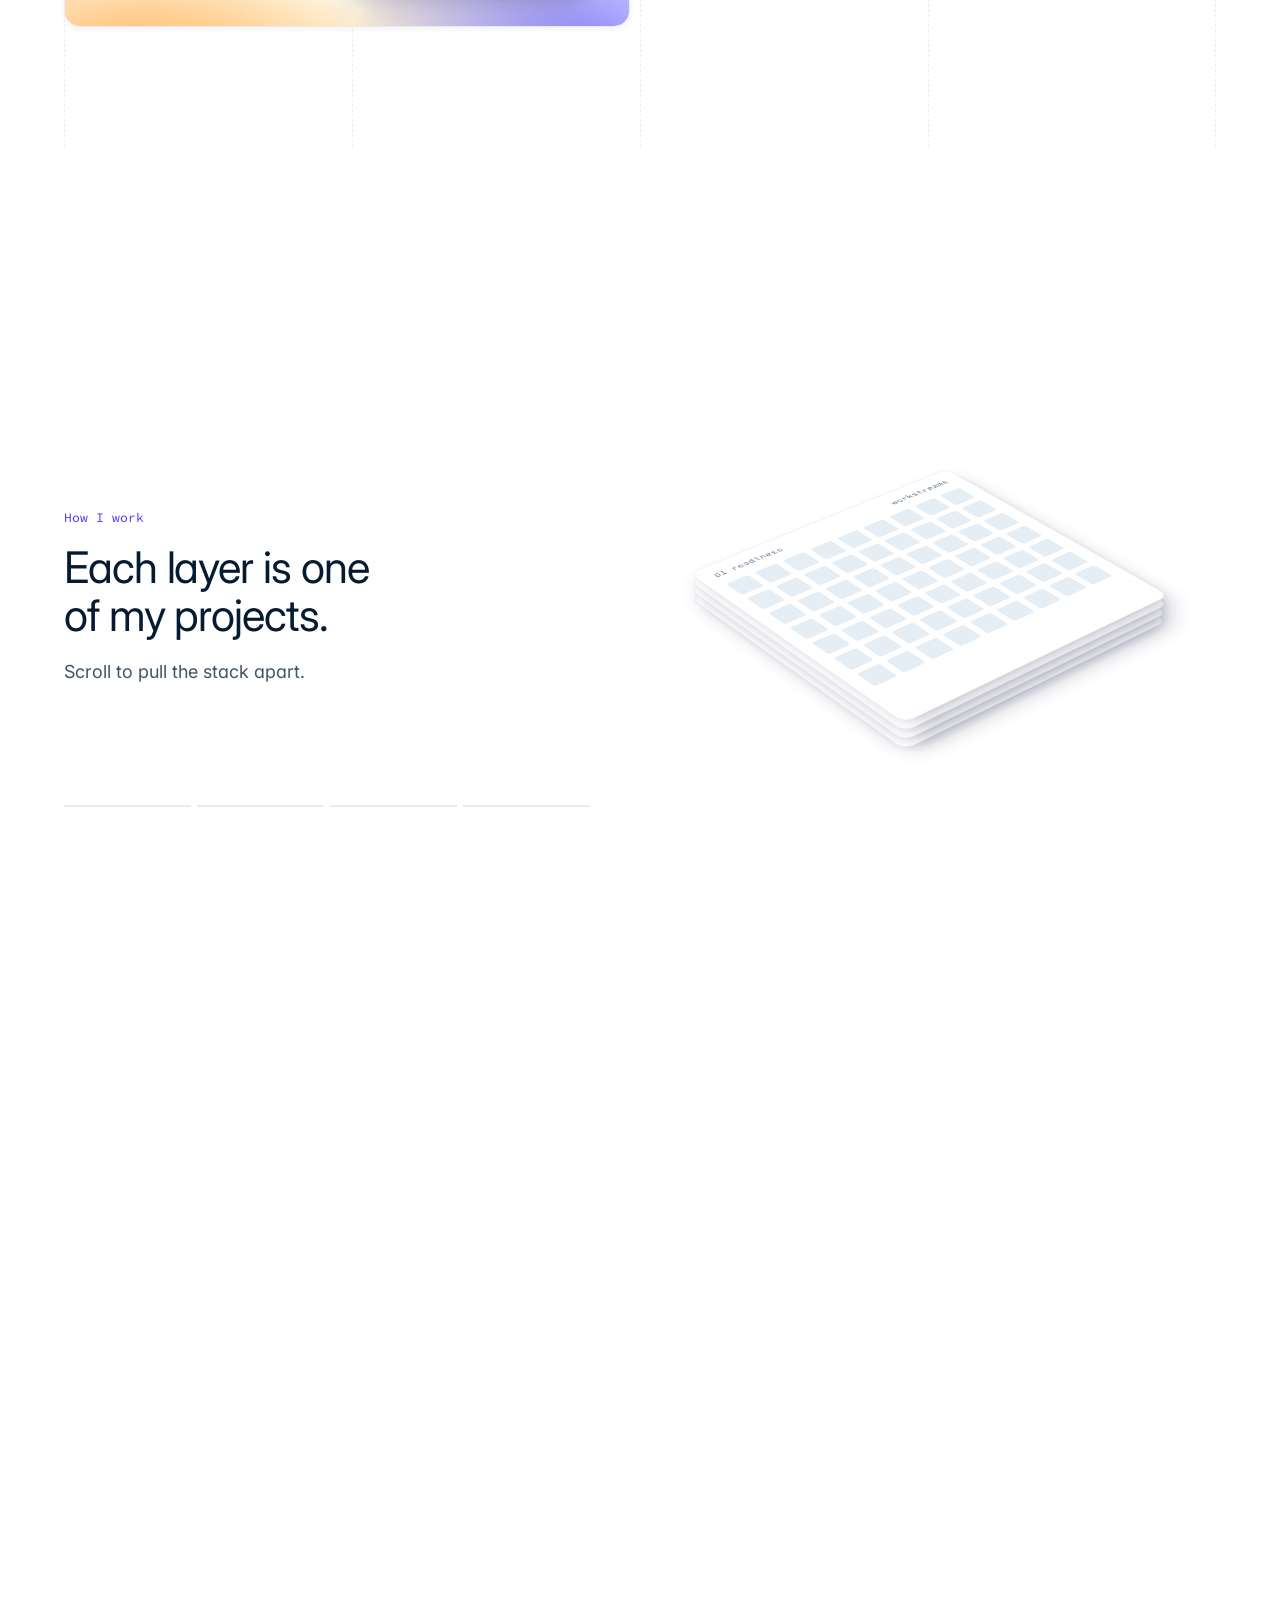
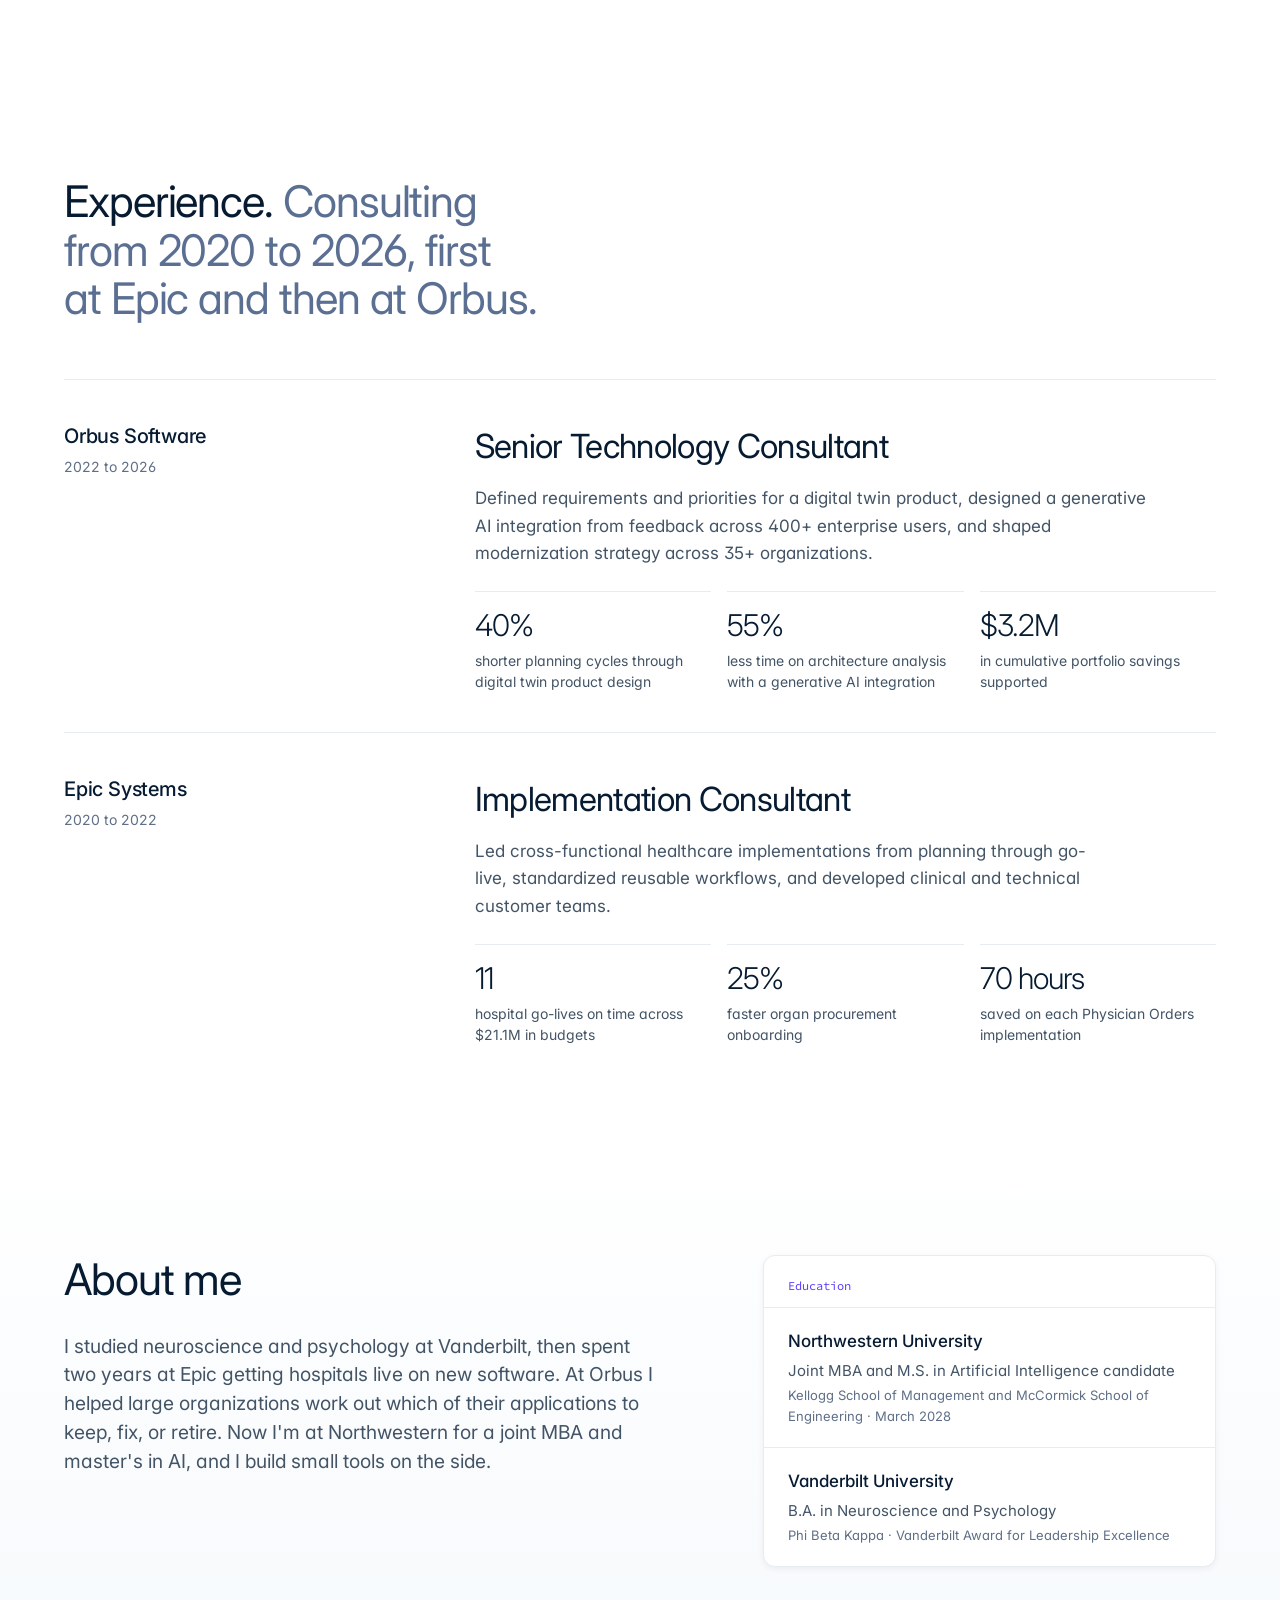
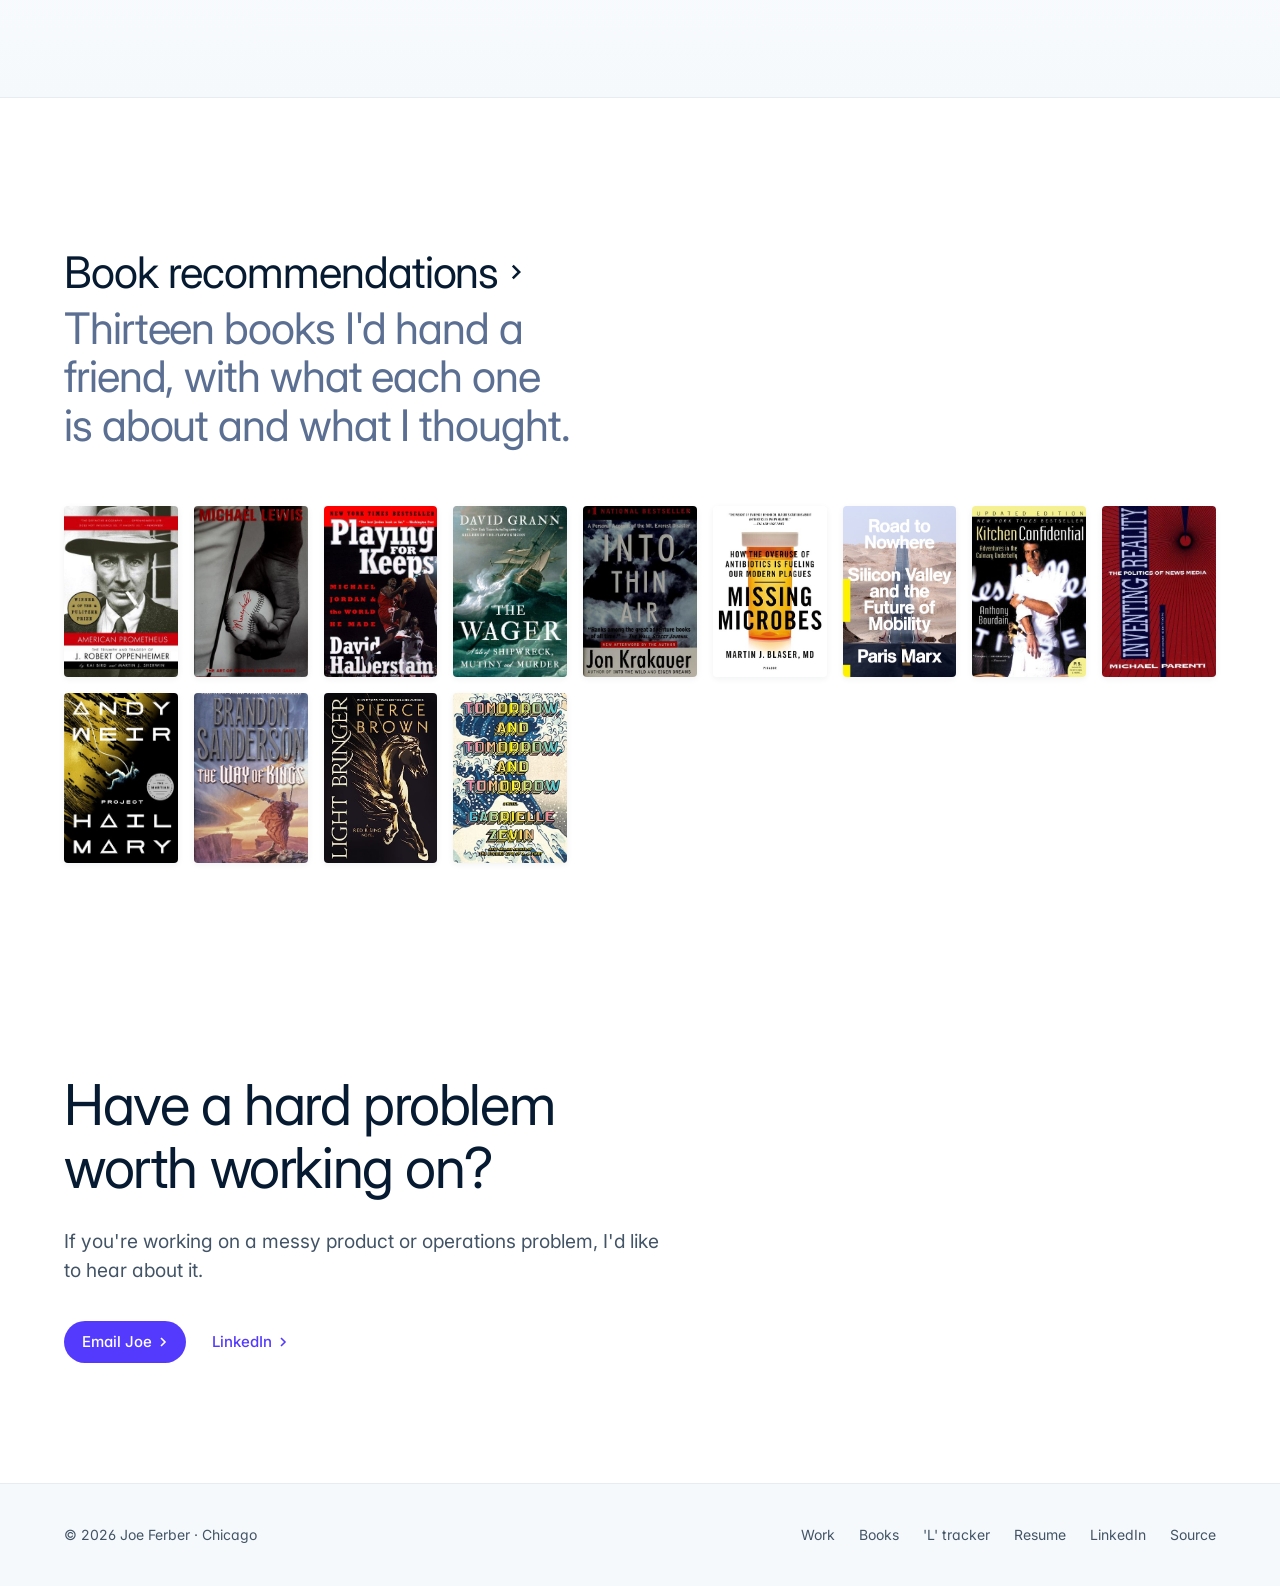
==== commit 41c0dfbd: "New favicon and home-screen icon in the site's style Co-Authored-By: Claude Opus 5.5 <noreply@anthro" ====
--- a/index.html
+++ b/index.html
@@ -12,7 +12,8 @@
 <meta property="og:description" content="I&#39;m Joe Ferber, an MBAi candidate at Kellogg and McCormick. I spent six years in consulting at Epic and Orbus, and these are the things I&#39;ve built.">
 <meta property="og:image" content="https://joeferber.com/assets/joe-ferber-social.png?v=4">
 <meta name="twitter:card" content="summary_large_image">
-<link rel="icon" href="assets/favicon.svg?v=1" type="image/svg+xml">
+<link rel="icon" href="assets/favicon.svg?v=2" type="image/svg+xml">
+<link rel="apple-touch-icon" href="assets/apple-touch-icon.png?v=2">
 <link rel="canonical" href="https://joeferber.com/">
 <meta property="og:url" content="https://joeferber.com/">
 <meta property="og:image:width" content="1200">
@@ -312,29 +313,6 @@
 .v-sn .bits i:nth-child(2){--tx:-22px;--ty:-20px;background:#ffd166}.v-sn .bits i:nth-child(1){--tx:20px;--ty:-24px}.v-sn .bits i:nth-child(3){--tx:24px;--ty:6px}.v-sn .bits i:nth-child(4){--tx:-18px;--ty:10px;background:#3fb950}
 @keyframes pop{0%{opacity:1;transform:translate(-50%,-50%)}100%{opacity:0;transform:translate(calc(-50% + var(--tx)),calc(-50% + var(--ty)))}}
 .v-sn .chip{left:6%;bottom:9%}
-
-/* Style Lab: real generated slides that swap on a new roll */
-.sx-c{--g1:#f44bcc;--g2:#635bff;--g3:#ffd166}
-.v-sx .sl{aspect-ratio:16/9;overflow:hidden;border-radius:8px;background:#fff}
-.v-sx .sl img{position:absolute;inset:0;width:100%;height:100%;object-fit:cover;transition:opacity .45s var(--ease),transform .7s var(--ease-out)}
-.v-sx .sl .b{opacity:0;transform:scale(1.05)}
-.live .v-sx .sl .a{opacity:0;transform:scale(.97)}
-.live .v-sx .sl .b{opacity:1;transform:none}
-.v-sx .s2 img{transition-delay:.08s}.v-sx .s3 img{transition-delay:.16s}
-.v-sx .s1{left:5%;top:24%;width:60%}
-.v-sx .s2{left:34%;top:5%;width:40%}
-.v-sx .s3{right:-9%;top:16%;width:36%}
-.v-sx .fx{right:5%;bottom:7%;width:min(42%,230px);padding:12px 14px}
-.v-sx .fx .t{display:flex;justify-content:space-between;font-size:12px;font-weight:500;color:var(--ink-deep);margin-bottom:8px}
-.v-sx .fr{display:grid;grid-template-columns:auto 1fr auto;gap:8px;align-items:center;font-size:12px;padding:6px 0;border-top:1px solid var(--rule);color:var(--ink-muted)}
-.v-sx .fr b{font-weight:500;color:var(--ink-deep);text-align:right;white-space:nowrap;min-width:0;overflow:hidden;text-overflow:ellipsis}
-@media (min-width:701px) and (max-width:1000px){.pgrid .pc.sx-c{grid-column:1/-1}}
-@media (max-width:700px){.v-sx .fx{width:min(60%,230px)}.v-sx .s1{width:64%}}
-.v-sx .lk{width:13px;height:13px;color:#b6c2d3}
-.v-sx .fr.on .lk{color:var(--accent-strong)}
-.v-sx .roll{margin-top:8px;text-align:center;font-size:12px;font-weight:500;color:#fff;background:var(--accent-strong);border-radius:6px;padding:6px 0;transition:transform .2s var(--ease)}
-.live .v-sx .roll{transform:scale(.96)}
-.v-sx .chip{left:5%;top:8%}
 
 /* expanded project */
 html:has(.pd[open]){overflow:hidden}
@@ -579,7 +557,7 @@
 <section class="work" id="work">
   <div class="guides" aria-hidden="true"><div class="wrap"><span></span><span></span><span></span><span></span></div></div>
   <div class="wrap" style="position:relative">
-    <div class="sec-head reveal"><h2>Selected work. <span>A live product, a train map, a football game, a 3D city, a design tool, and three planning tools I built on my own time.</span></h2></div>
+    <div class="sec-head reveal"><h2>Selected work. <span>A live product, a train map, a football game, a 3D city, and three planning tools I built on my own time.</span></h2></div>
     <div class="pgrid">
       <article class="pc w reveal" data-p="ledger-leagues">
         <div class="pc-head"><p class="k">Ledger Leagues</p><h3><button class="pc-open" type="button" aria-haspopup="dialog">Private NFL leagues built on weekly head-to-head picks</button></h3></div>
@@ -699,21 +677,6 @@
           <div class="chip pop">Big hit, toppings off</div>
         </div>
       </article>
-      <article class="pc w sx-c reveal" data-p="style-lab">
-        <div class="pc-head"><p class="k">Style Lab</p><h3><button class="pc-open" type="button" aria-haspopup="dialog">Roll a seed into a full deck or website style</button></h3></div>
-        <span class="xp" aria-hidden="true"><svg viewBox="0 0 16 16" fill="none" stroke="currentColor" stroke-width="1.8" stroke-linecap="round"><path d="M9.5 2.5h4v4M6.5 13.5h-4v-4"/></svg></span>
-        <div class="vis v-sx" aria-hidden="true"><div class="field"></div>
-          <div class="fl sl s3"><img class="a" src="assets/style-lab/a3.jpg" alt="" loading="lazy" width="960" height="540"><img class="b" src="assets/style-lab/b3.jpg" alt="" loading="lazy" width="960" height="540"></div>
-          <div class="fl sl s2"><img class="a" src="assets/style-lab/a2.jpg" alt="" loading="lazy" width="960" height="540"><img class="b" src="assets/style-lab/b2.jpg" alt="" loading="lazy" width="960" height="540"></div>
-          <div class="fl sl s1"><img class="a" src="assets/style-lab/a1.jpg" alt="" loading="lazy" width="960" height="540"><img class="b" src="assets/style-lab/b1.jpg" alt="" loading="lazy" width="960" height="540"></div>
-          <div class="fl fx"><div class="t"><span>Factors</span><span class="mono">14 in all</span></div>
-            <div class="fr on"><span>Direction</span><b>Bold poster</b><svg class="lk" viewBox="0 0 16 16" fill="none" stroke="currentColor" stroke-width="1.7"><rect x="3" y="7" width="10" height="7" rx="1.5"/><path d="M5.5 7V5a2.5 2.5 0 0 1 5 0v2"/></svg></div>
-            <div class="fr"><span>Layout</span><b data-alt="Diagonal cuts">Orbit circles</b><svg class="lk" viewBox="0 0 16 16" fill="none" stroke="currentColor" stroke-width="1.7"><rect x="3" y="7" width="10" height="7" rx="1.5"/><path d="M5.5 7V5a2.5 2.5 0 0 1 5 0v2"/></svg></div>
-            <div class="roll">Roll new design</div>
-          </div>
-          <div class="chip pop">Direction locked, layout rerolled</div>
-        </div>
-      </article>
     </div>
   </div>
 </section>
@@ -868,11 +831,6 @@
     l:['Walk the streets at ground level','Fly over the towers like in Minecraft creative mode','Open the map and teleport anywhere in the model','Speed up the clock and watch the day play out','Pick any area on a world map and build it in 3D','Opens in Photoreal, Google\'s 3D scan of the real city, with a generated look one click away'],
     cta:[['Explore the city','/city/'],['Build any area','/city/explore.html']],
     f:[['Map data','OpenStreetMap'],['Photoreal','Google Photorealistic 3D Tiles'],['Styles','Normal, Miami Vice, Noir'],['Area','Central Miami, centered on Brickell'],['Controls','Needs a keyboard and mouse']]},
-  'style-lab':{k:'Design tool',t:'Style Lab',
-    p:'I make a lot of decks and websites with AI, and I wanted a faster way to try styles first. Style Lab turns a seed into a full eight-slide deck or a landing page, and every factor that shaped it has its own control.',
-    l:['Fourteen factors cover layout, palette, type, shapes and imagery, and you can lock any of them before the next roll','Wildness keeps a roll inside one direction or lets every factor mix freely','The same seed always gives the same design','Copy a design out as an AI prompt, CSS tokens or a style code that brings it back later'],
-    cta:[['Open Style Lab','/style-lab/']],
-    f:[['Built with','HTML, CSS and JavaScript with no build step'],['Output','Eight-slide decks and landing pages'],['Type','Twenty Google Fonts pairings'],['Content','Sample decks, with charts marked as sample data']]},
   'snack-league':{k:'Game',t:'Snack League',
     p:'An 11-on-11 football game in three.js where every player is a snack. Draft your eleven, call plays from a full playbook, and knock the toppings off the other team.',
     l:['Draft from 25 snacks in four groups: balance, technique, speed and power','Your eleven play both ways, so every pick also has a defensive job','Physics-driven tackles send toppings flying on big hits','The CPU drafts its team from the snacks you leave'],
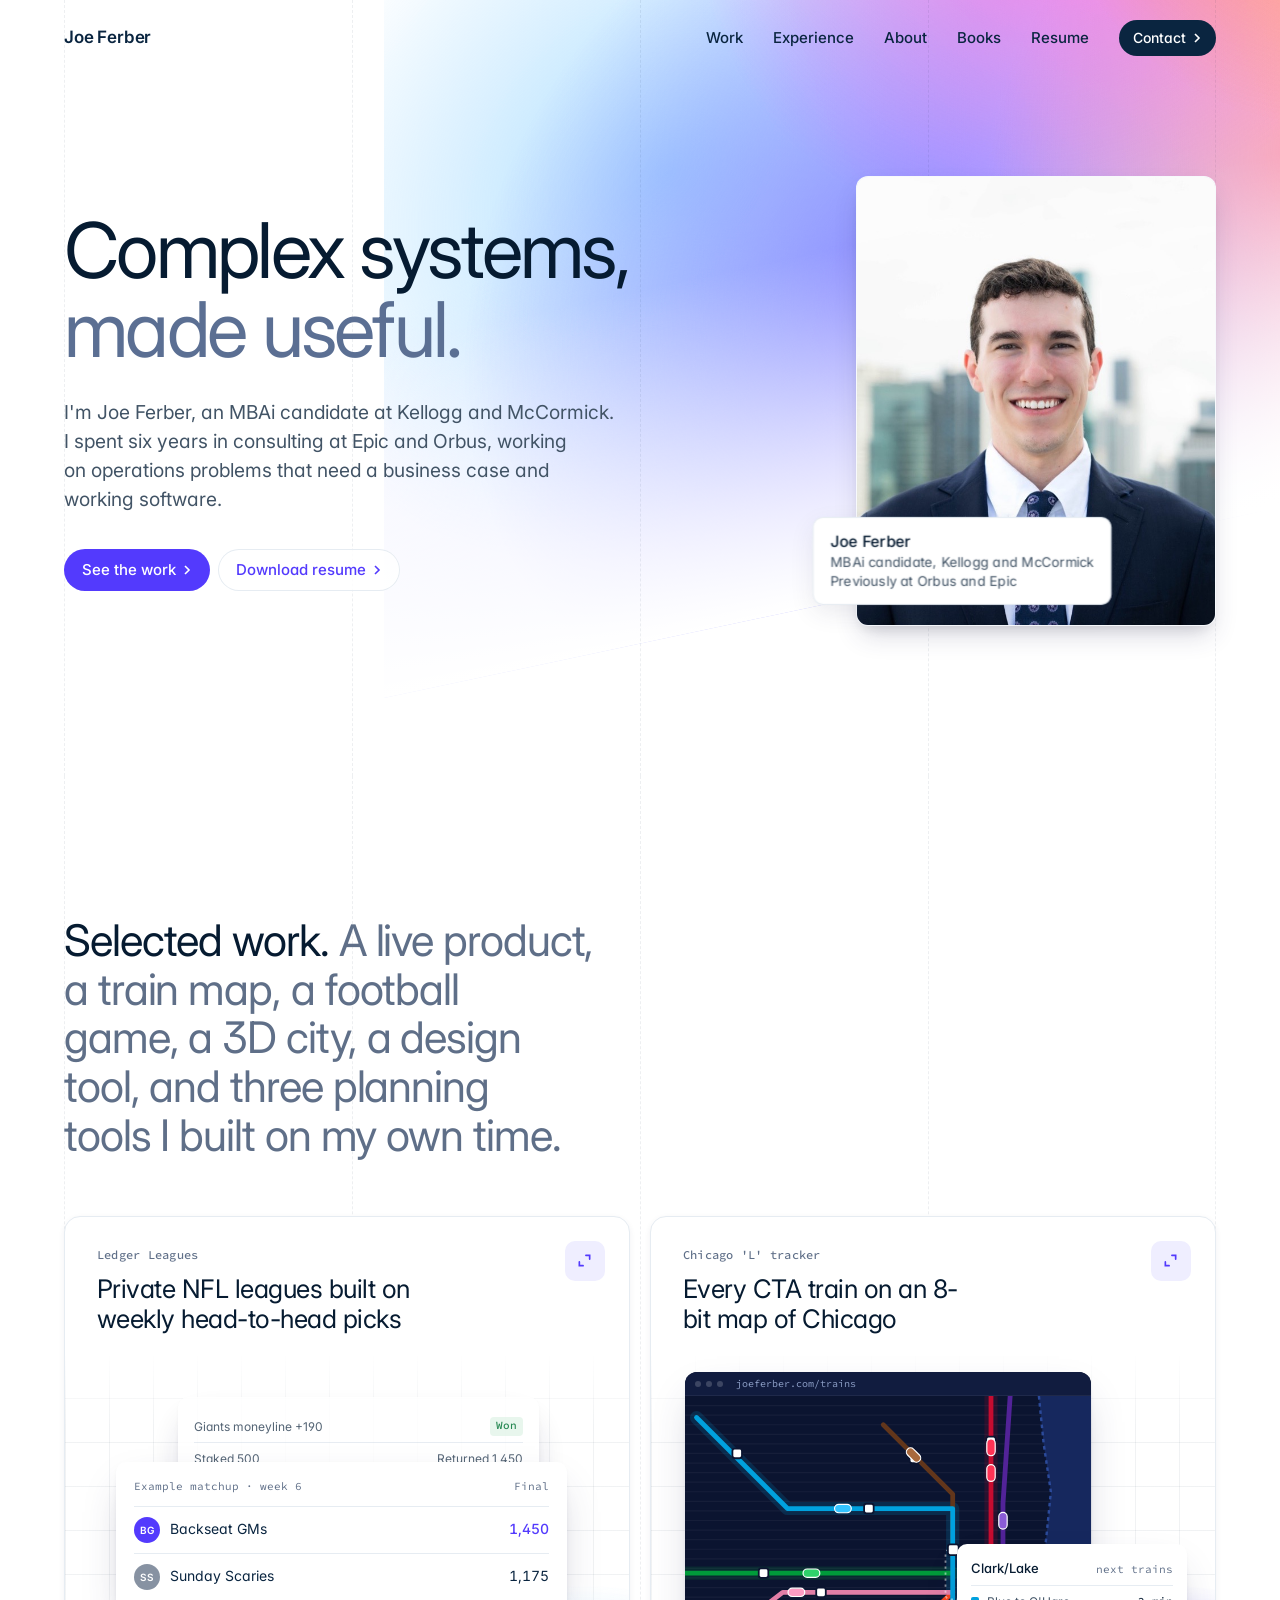
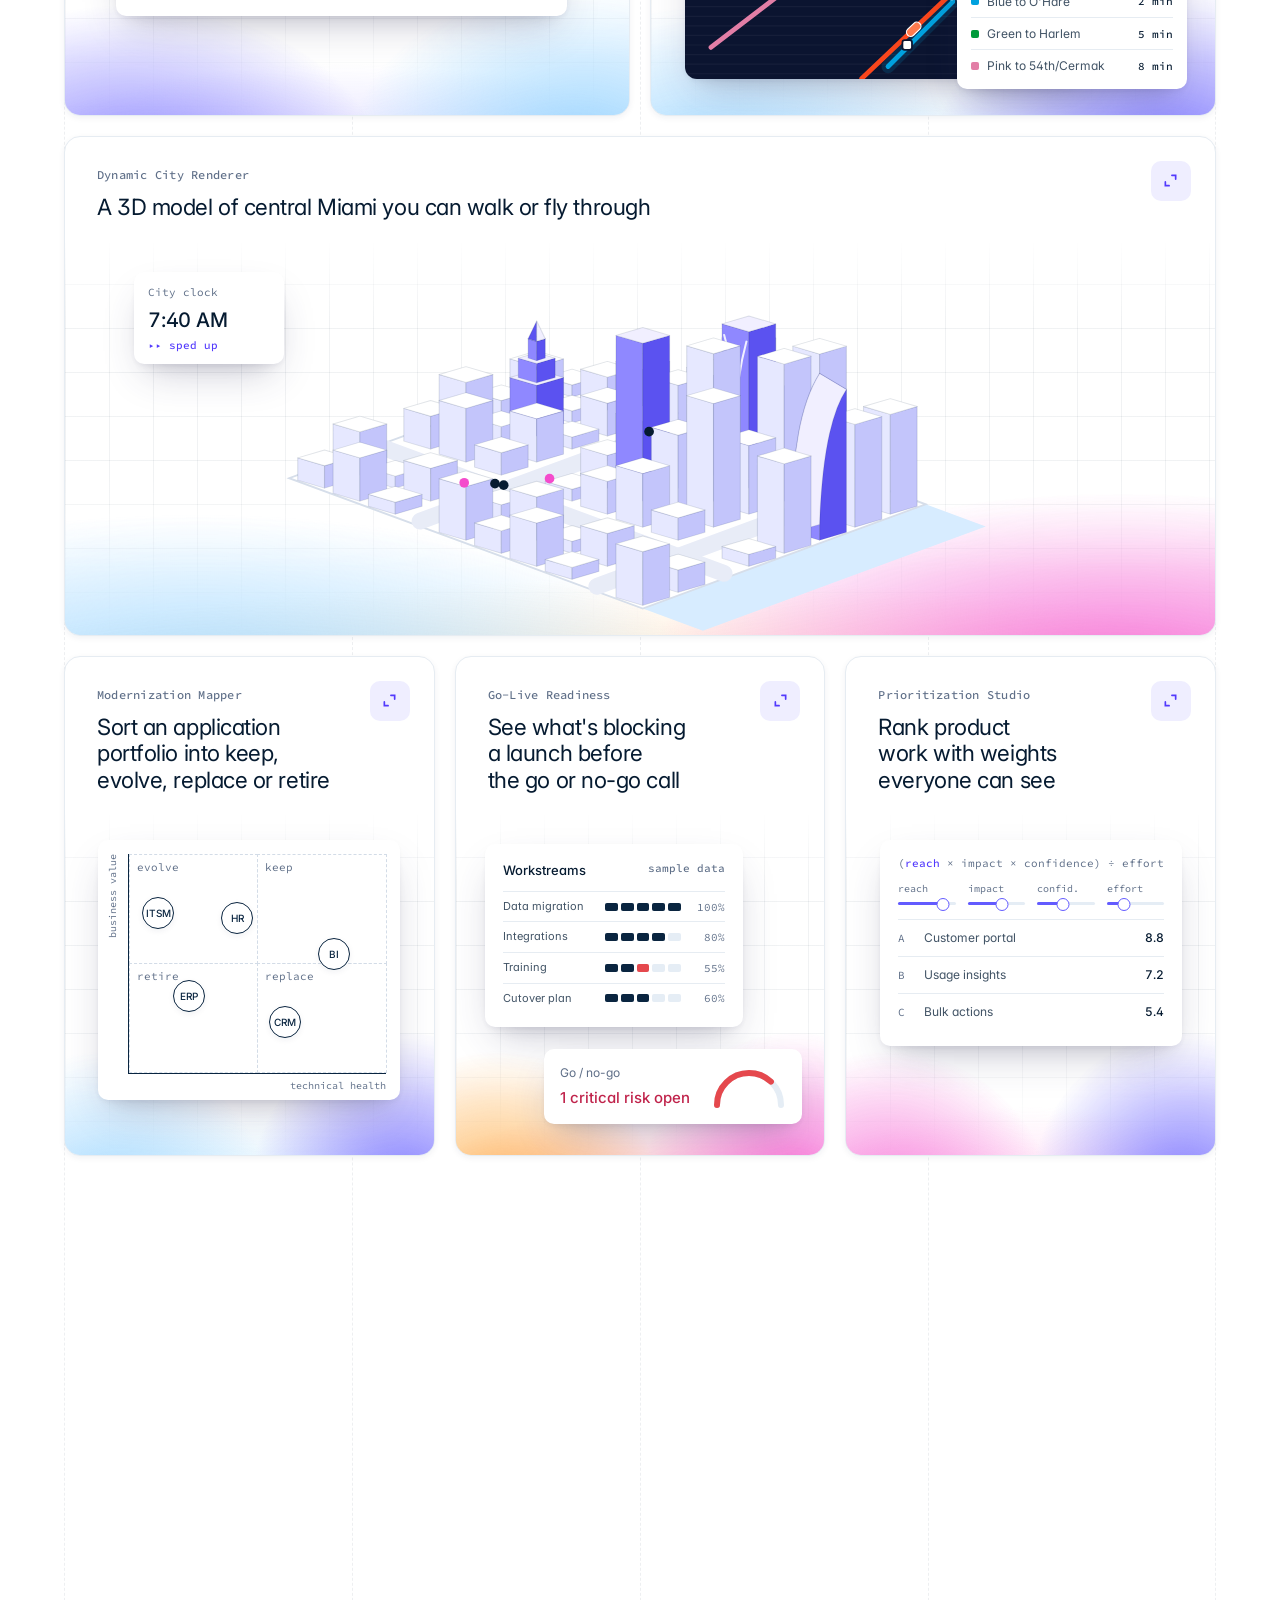
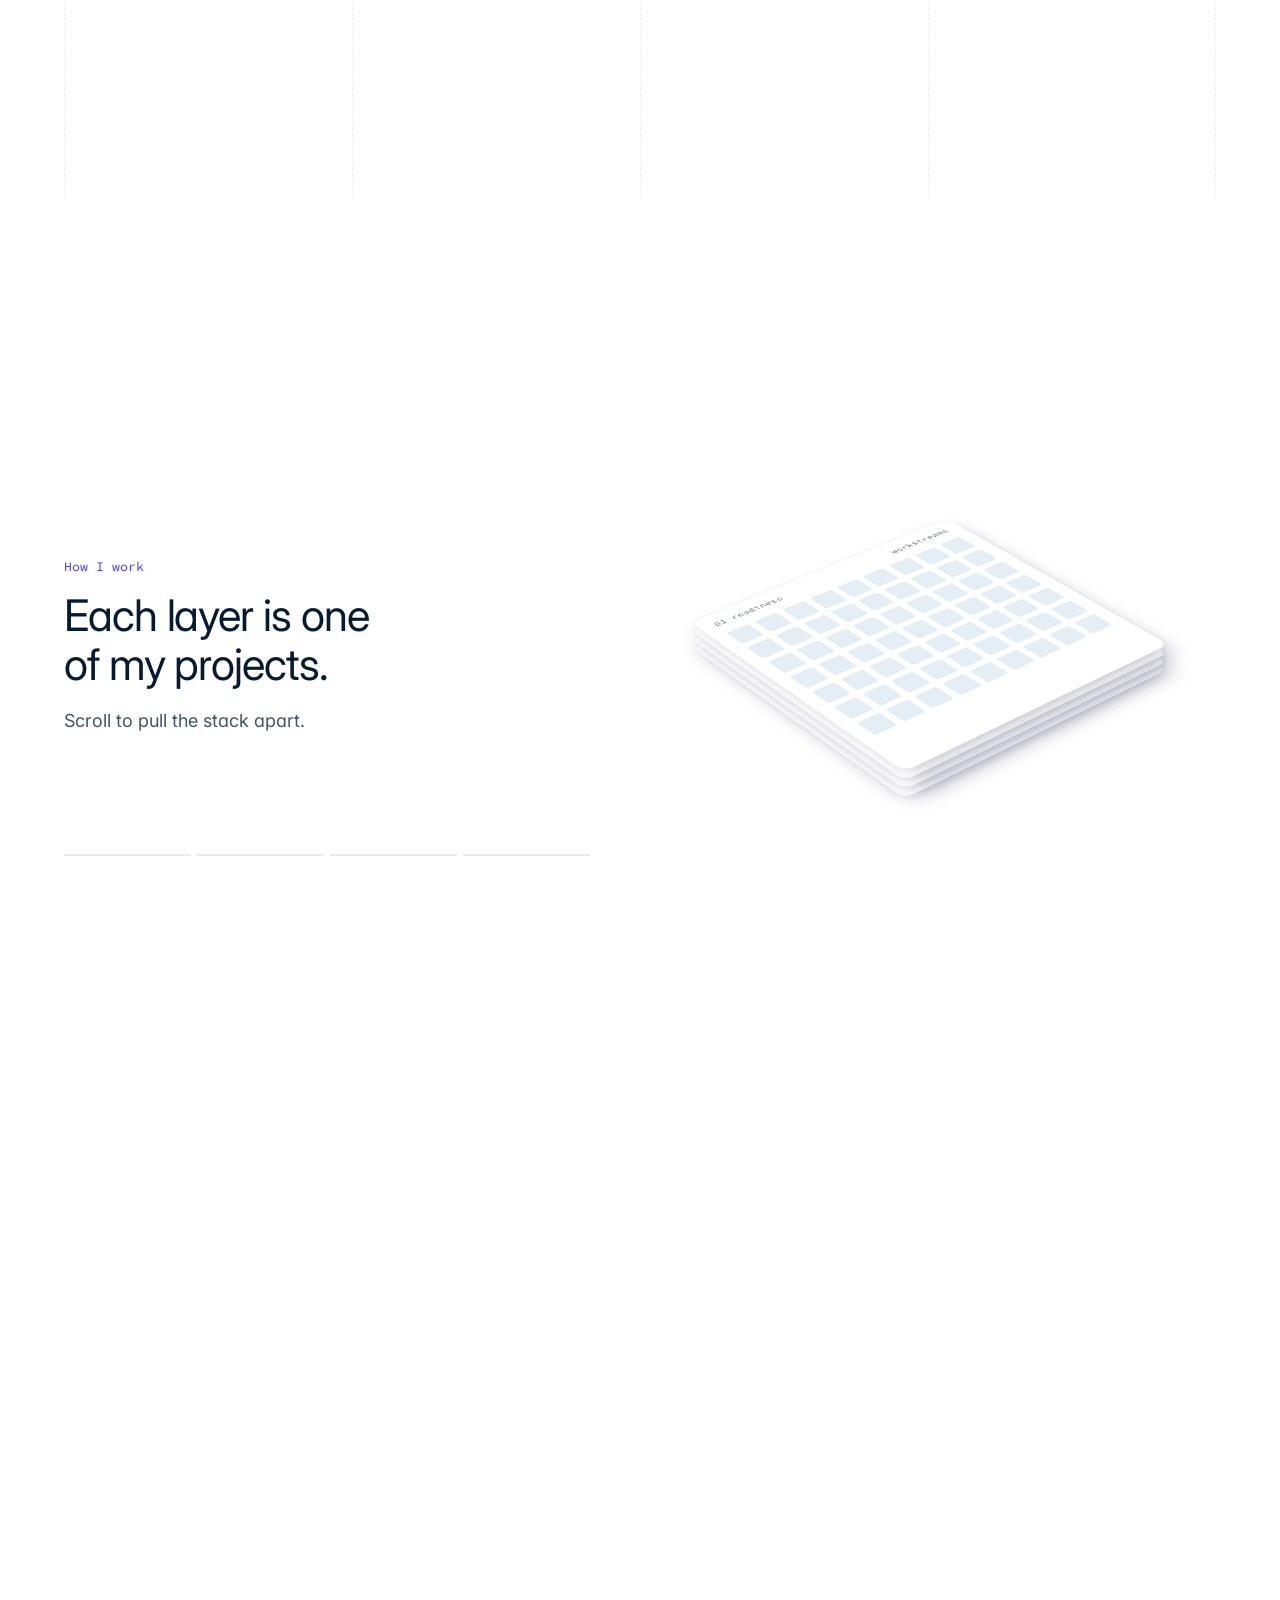
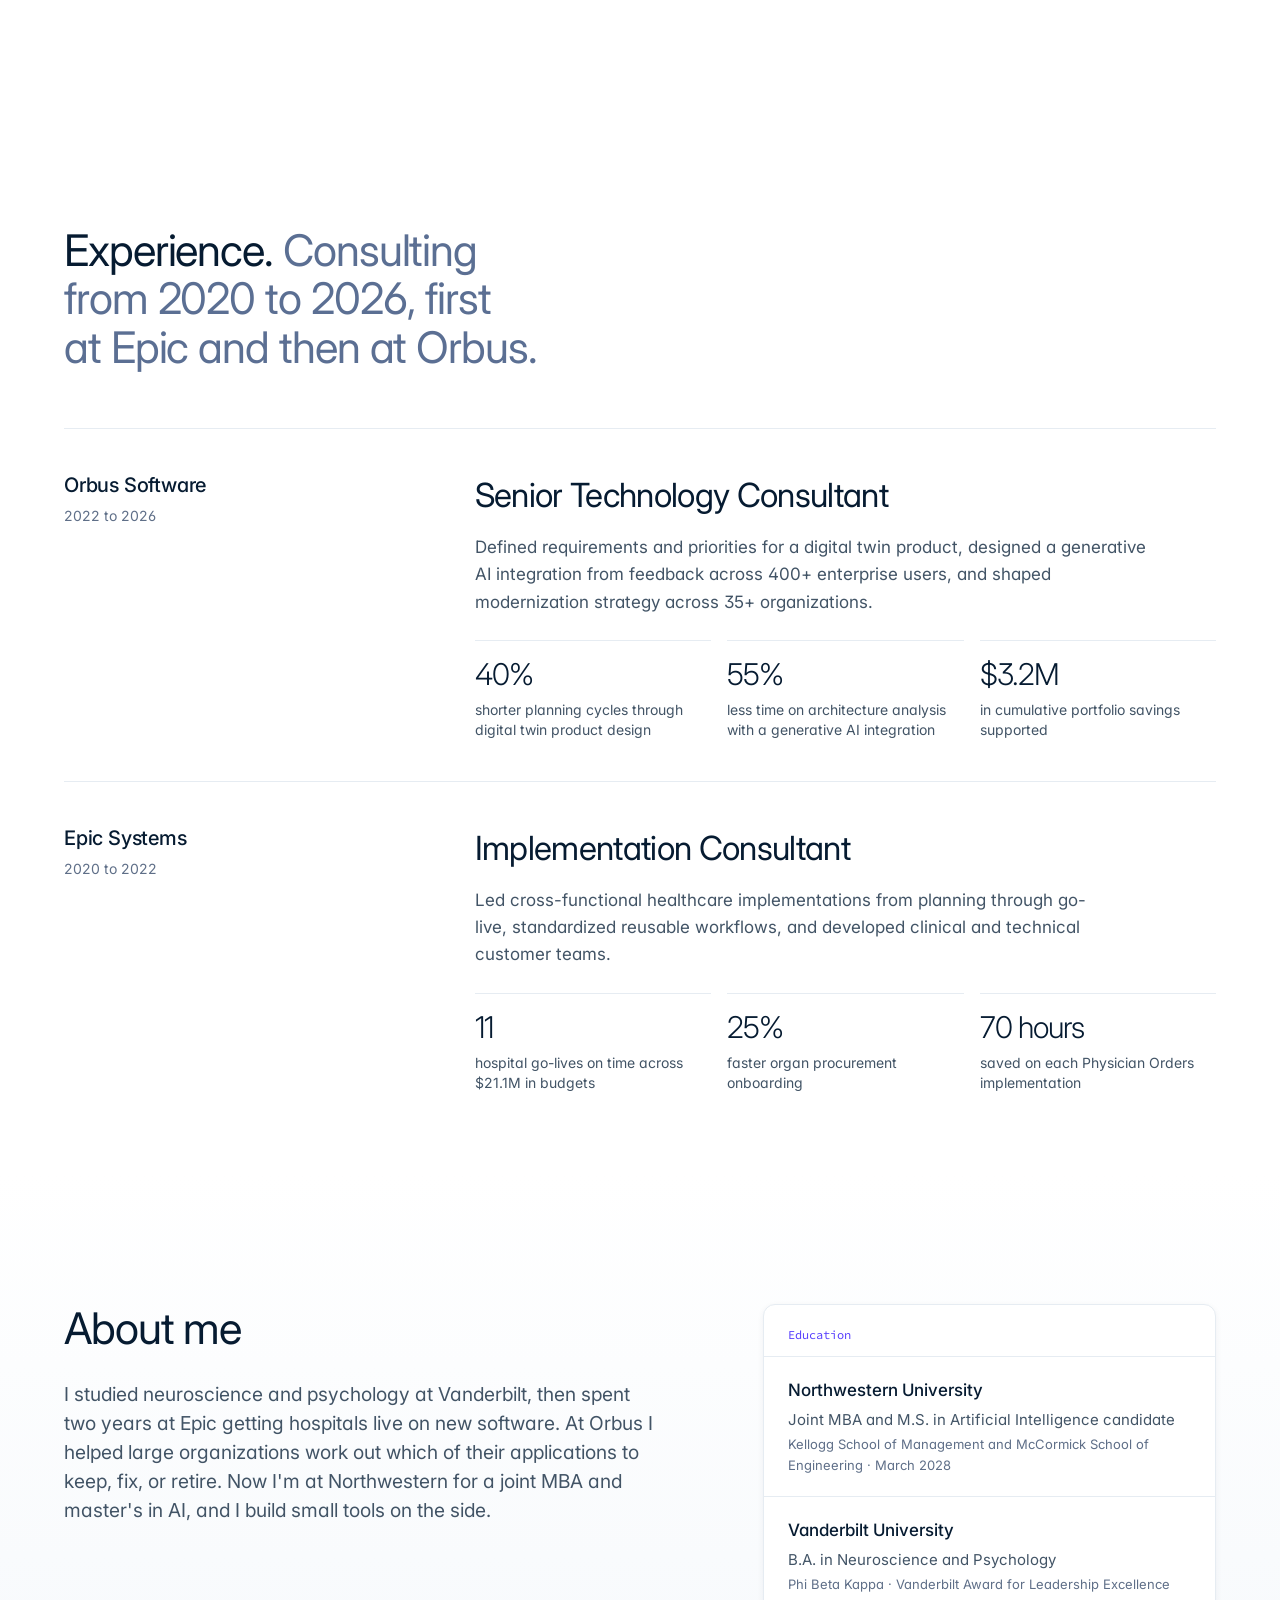
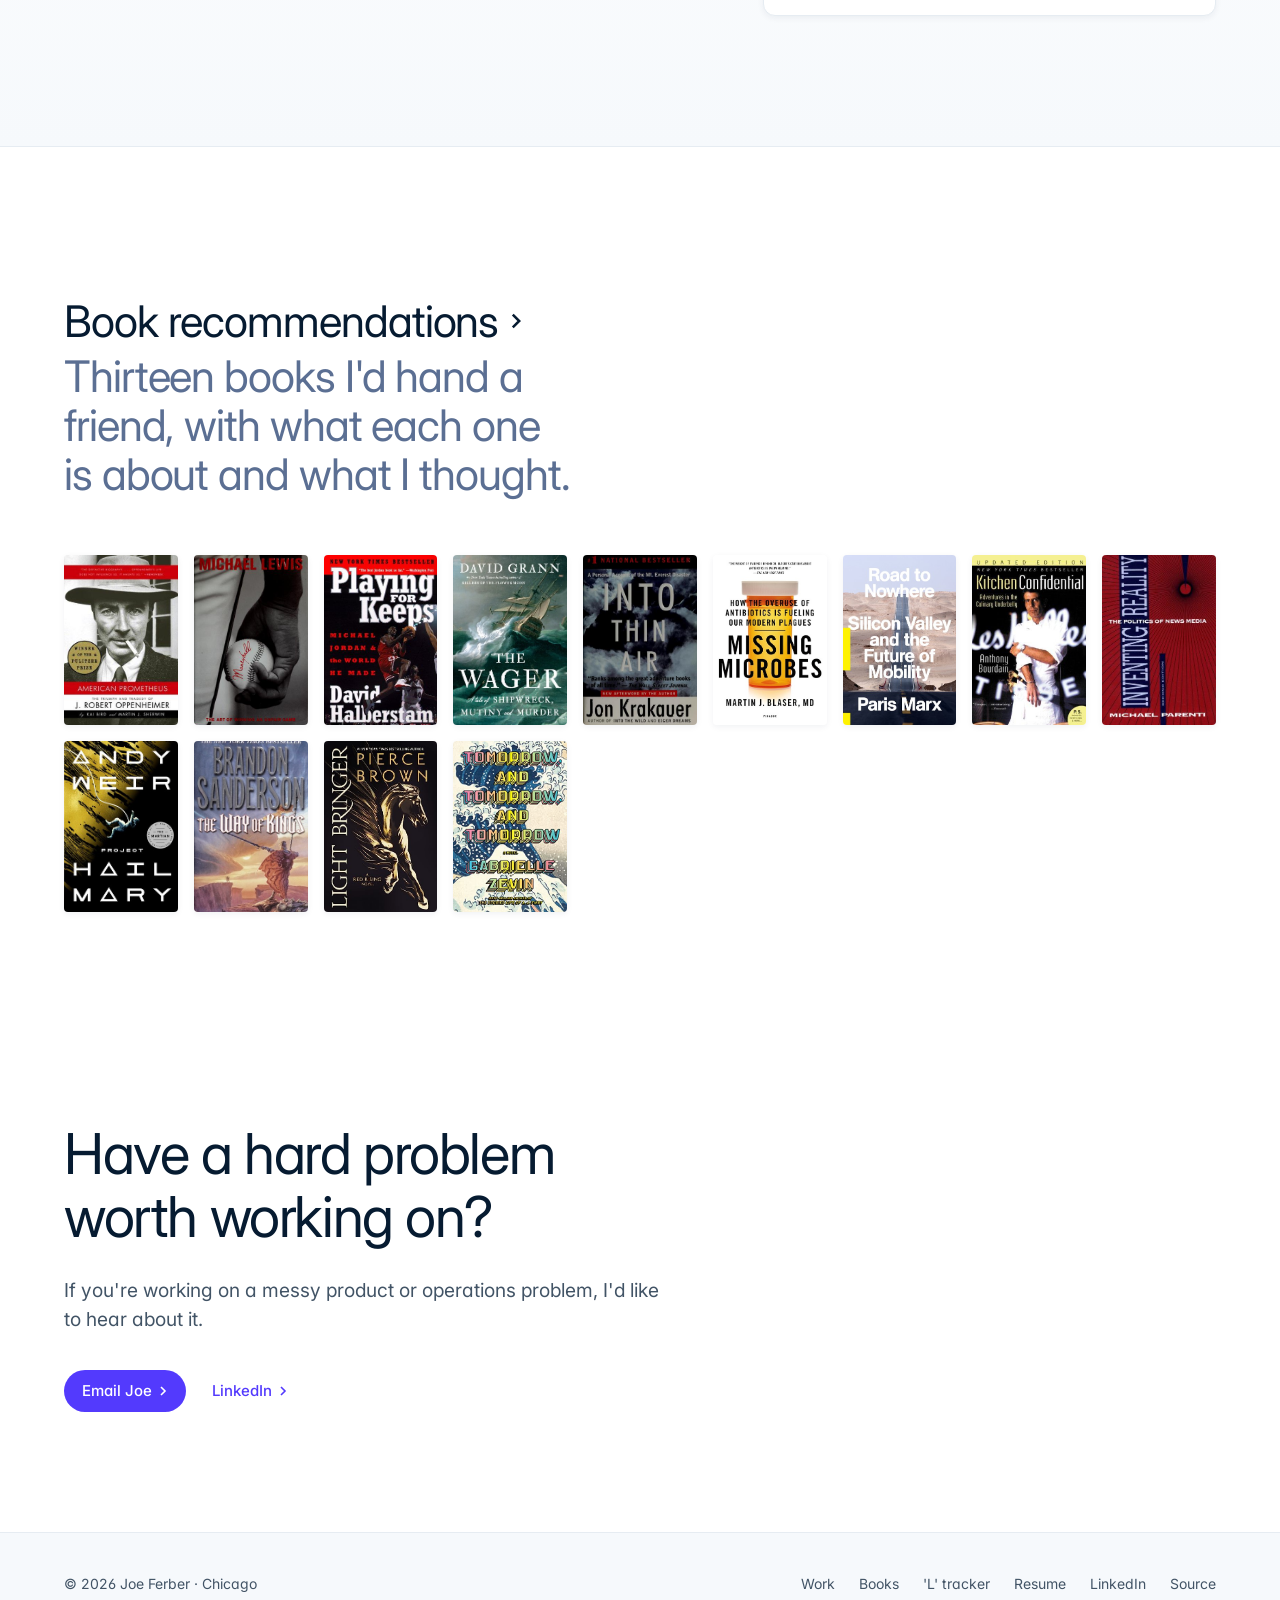
==== commit 62950c64: "New favicon and home-screen icon in the site's style (#43) Co-authored-by: Claude Opus 5.5 <noreply@" ====
--- a/index.html
+++ b/index.html
@@ -313,6 +313,29 @@
 .v-sn .bits i:nth-child(2){--tx:-22px;--ty:-20px;background:#ffd166}.v-sn .bits i:nth-child(1){--tx:20px;--ty:-24px}.v-sn .bits i:nth-child(3){--tx:24px;--ty:6px}.v-sn .bits i:nth-child(4){--tx:-18px;--ty:10px;background:#3fb950}
 @keyframes pop{0%{opacity:1;transform:translate(-50%,-50%)}100%{opacity:0;transform:translate(calc(-50% + var(--tx)),calc(-50% + var(--ty)))}}
 .v-sn .chip{left:6%;bottom:9%}
+
+/* Style Lab: real generated slides that swap on a new roll */
+.sx-c{--g1:#f44bcc;--g2:#635bff;--g3:#ffd166}
+.v-sx .sl{aspect-ratio:16/9;overflow:hidden;border-radius:8px;background:#fff}
+.v-sx .sl img{position:absolute;inset:0;width:100%;height:100%;object-fit:cover;transition:opacity .45s var(--ease),transform .7s var(--ease-out)}
+.v-sx .sl .b{opacity:0;transform:scale(1.05)}
+.live .v-sx .sl .a{opacity:0;transform:scale(.97)}
+.live .v-sx .sl .b{opacity:1;transform:none}
+.v-sx .s2 img{transition-delay:.08s}.v-sx .s3 img{transition-delay:.16s}
+.v-sx .s1{left:5%;top:24%;width:60%}
+.v-sx .s2{left:34%;top:5%;width:40%}
+.v-sx .s3{right:-9%;top:16%;width:36%}
+.v-sx .fx{right:5%;bottom:7%;width:min(42%,230px);padding:12px 14px}
+.v-sx .fx .t{display:flex;justify-content:space-between;font-size:12px;font-weight:500;color:var(--ink-deep);margin-bottom:8px}
+.v-sx .fr{display:grid;grid-template-columns:auto 1fr auto;gap:8px;align-items:center;font-size:12px;padding:6px 0;border-top:1px solid var(--rule);color:var(--ink-muted)}
+.v-sx .fr b{font-weight:500;color:var(--ink-deep);text-align:right;white-space:nowrap;min-width:0;overflow:hidden;text-overflow:ellipsis}
+@media (min-width:701px) and (max-width:1000px){.pgrid .pc.sx-c{grid-column:1/-1}}
+@media (max-width:700px){.v-sx .fx{width:min(60%,230px)}.v-sx .s1{width:64%}}
+.v-sx .lk{width:13px;height:13px;color:#b6c2d3}
+.v-sx .fr.on .lk{color:var(--accent-strong)}
+.v-sx .roll{margin-top:8px;text-align:center;font-size:12px;font-weight:500;color:#fff;background:var(--accent-strong);border-radius:6px;padding:6px 0;transition:transform .2s var(--ease)}
+.live .v-sx .roll{transform:scale(.96)}
+.v-sx .chip{left:5%;top:8%}
 
 /* expanded project */
 html:has(.pd[open]){overflow:hidden}
@@ -557,7 +580,7 @@
 <section class="work" id="work">
   <div class="guides" aria-hidden="true"><div class="wrap"><span></span><span></span><span></span><span></span></div></div>
   <div class="wrap" style="position:relative">
-    <div class="sec-head reveal"><h2>Selected work. <span>A live product, a train map, a football game, a 3D city, and three planning tools I built on my own time.</span></h2></div>
+    <div class="sec-head reveal"><h2>Selected work. <span>A live product, a train map, a football game, a 3D city, a design tool, and three planning tools I built on my own time.</span></h2></div>
     <div class="pgrid">
       <article class="pc w reveal" data-p="ledger-leagues">
         <div class="pc-head"><p class="k">Ledger Leagues</p><h3><button class="pc-open" type="button" aria-haspopup="dialog">Private NFL leagues built on weekly head-to-head picks</button></h3></div>
@@ -677,6 +700,21 @@
           <div class="chip pop">Big hit, toppings off</div>
         </div>
       </article>
+      <article class="pc w sx-c reveal" data-p="style-lab">
+        <div class="pc-head"><p class="k">Style Lab</p><h3><button class="pc-open" type="button" aria-haspopup="dialog">Roll a seed into a full deck or website style</button></h3></div>
+        <span class="xp" aria-hidden="true"><svg viewBox="0 0 16 16" fill="none" stroke="currentColor" stroke-width="1.8" stroke-linecap="round"><path d="M9.5 2.5h4v4M6.5 13.5h-4v-4"/></svg></span>
+        <div class="vis v-sx" aria-hidden="true"><div class="field"></div>
+          <div class="fl sl s3"><img class="a" src="assets/style-lab/a3.jpg" alt="" loading="lazy" width="960" height="540"><img class="b" src="assets/style-lab/b3.jpg" alt="" loading="lazy" width="960" height="540"></div>
+          <div class="fl sl s2"><img class="a" src="assets/style-lab/a2.jpg" alt="" loading="lazy" width="960" height="540"><img class="b" src="assets/style-lab/b2.jpg" alt="" loading="lazy" width="960" height="540"></div>
+          <div class="fl sl s1"><img class="a" src="assets/style-lab/a1.jpg" alt="" loading="lazy" width="960" height="540"><img class="b" src="assets/style-lab/b1.jpg" alt="" loading="lazy" width="960" height="540"></div>
+          <div class="fl fx"><div class="t"><span>Factors</span><span class="mono">14 in all</span></div>
+            <div class="fr on"><span>Direction</span><b>Bold poster</b><svg class="lk" viewBox="0 0 16 16" fill="none" stroke="currentColor" stroke-width="1.7"><rect x="3" y="7" width="10" height="7" rx="1.5"/><path d="M5.5 7V5a2.5 2.5 0 0 1 5 0v2"/></svg></div>
+            <div class="fr"><span>Layout</span><b data-alt="Diagonal cuts">Orbit circles</b><svg class="lk" viewBox="0 0 16 16" fill="none" stroke="currentColor" stroke-width="1.7"><rect x="3" y="7" width="10" height="7" rx="1.5"/><path d="M5.5 7V5a2.5 2.5 0 0 1 5 0v2"/></svg></div>
+            <div class="roll">Roll new design</div>
+          </div>
+          <div class="chip pop">Direction locked, layout rerolled</div>
+        </div>
+      </article>
     </div>
   </div>
 </section>
@@ -831,6 +869,11 @@
     l:['Walk the streets at ground level','Fly over the towers like in Minecraft creative mode','Open the map and teleport anywhere in the model','Speed up the clock and watch the day play out','Pick any area on a world map and build it in 3D','Opens in Photoreal, Google\'s 3D scan of the real city, with a generated look one click away'],
     cta:[['Explore the city','/city/'],['Build any area','/city/explore.html']],
     f:[['Map data','OpenStreetMap'],['Photoreal','Google Photorealistic 3D Tiles'],['Styles','Normal, Miami Vice, Noir'],['Area','Central Miami, centered on Brickell'],['Controls','Needs a keyboard and mouse']]},
+  'style-lab':{k:'Design tool',t:'Style Lab',
+    p:'I make a lot of decks and websites with AI, and I wanted a faster way to try styles first. Style Lab turns a seed into a full eight-slide deck or a landing page, and every factor that shaped it has its own control.',
+    l:['Fourteen factors cover layout, palette, type, shapes and imagery, and you can lock any of them before the next roll','Wildness keeps a roll inside one direction or lets every factor mix freely','The same seed always gives the same design','Copy a design out as an AI prompt, CSS tokens or a style code that brings it back later'],
+    cta:[['Open Style Lab','/style-lab/']],
+    f:[['Built with','HTML, CSS and JavaScript with no build step'],['Output','Eight-slide decks and landing pages'],['Type','Twenty Google Fonts pairings'],['Content','Sample decks, with charts marked as sample data']]},
   'snack-league':{k:'Game',t:'Snack League',
     p:'An 11-on-11 football game in three.js where every player is a snack. Draft your eleven, call plays from a full playbook, and knock the toppings off the other team.',
     l:['Draft from 25 snacks in four groups: balance, technique, speed and power','Your eleven play both ways, so every pick also has a defensive job','Physics-driven tackles send toppings flying on big hits','The CPU drafts its team from the snacks you leave'],
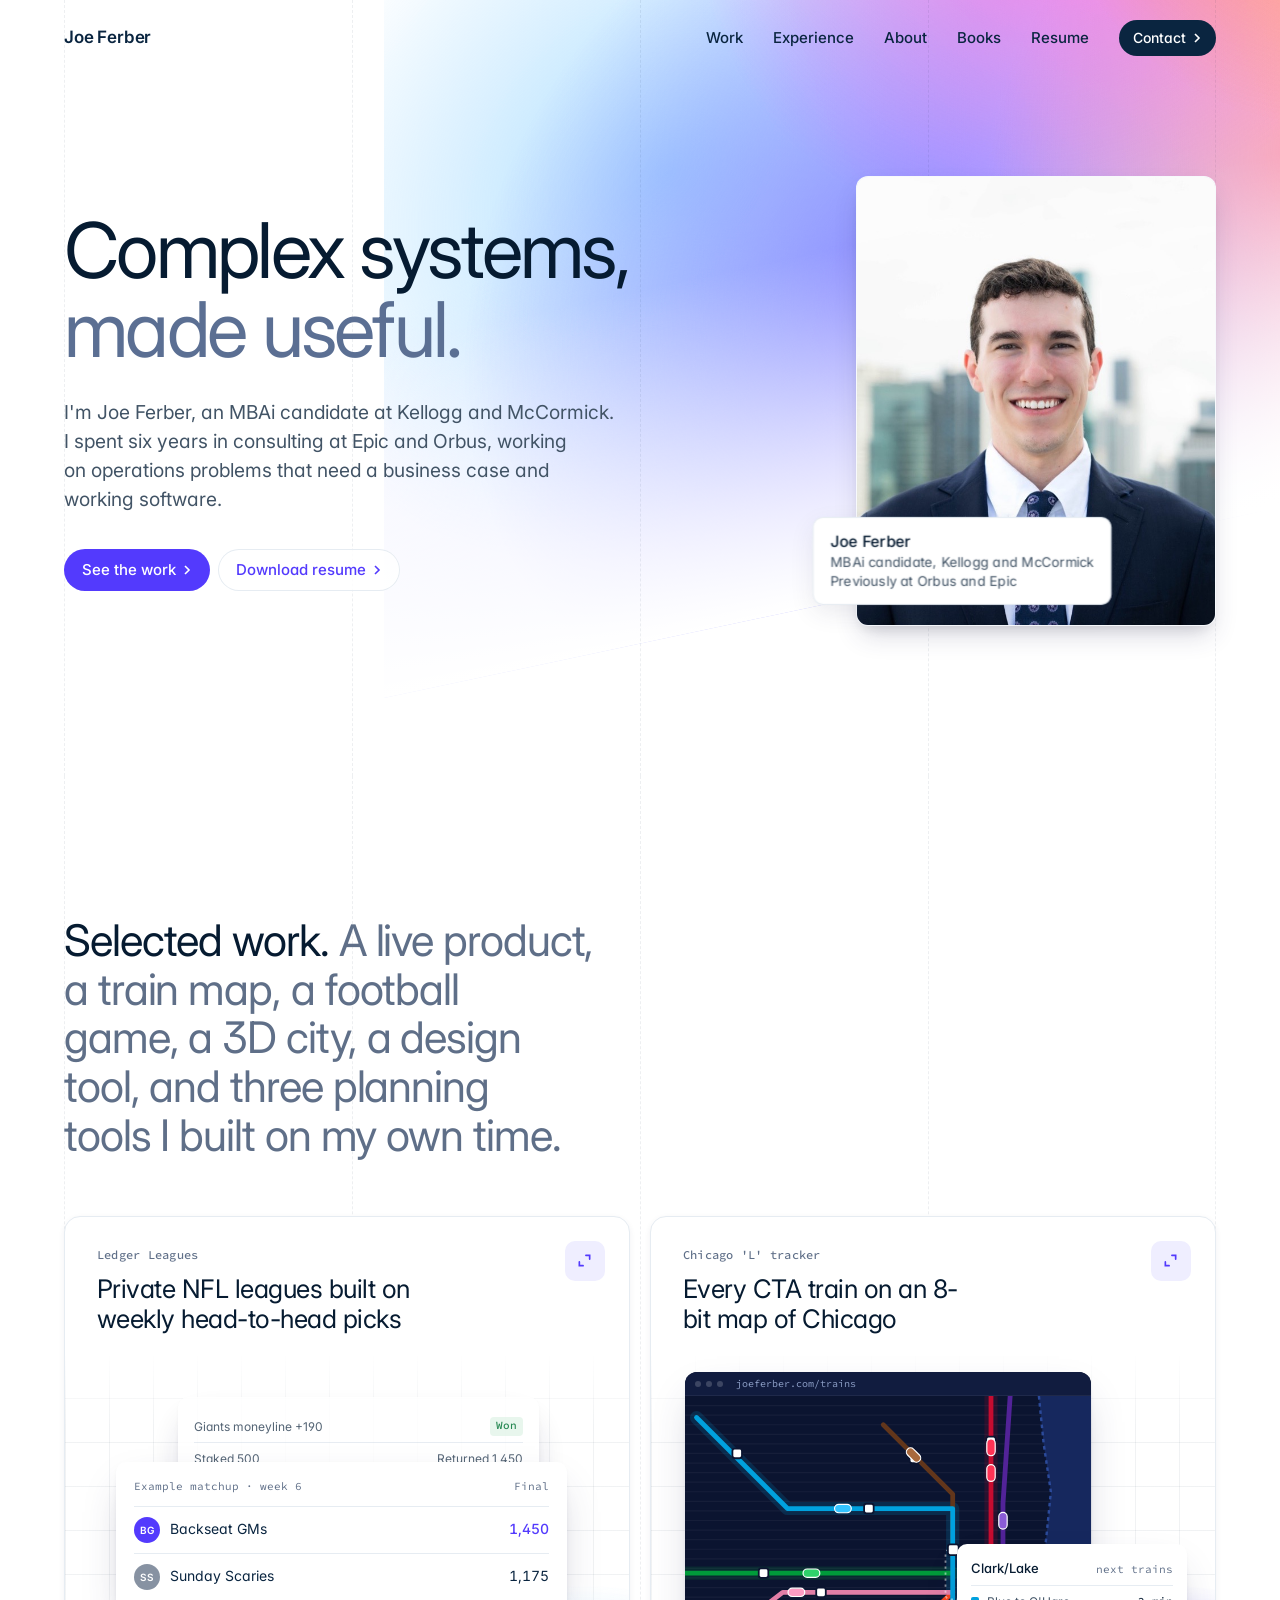
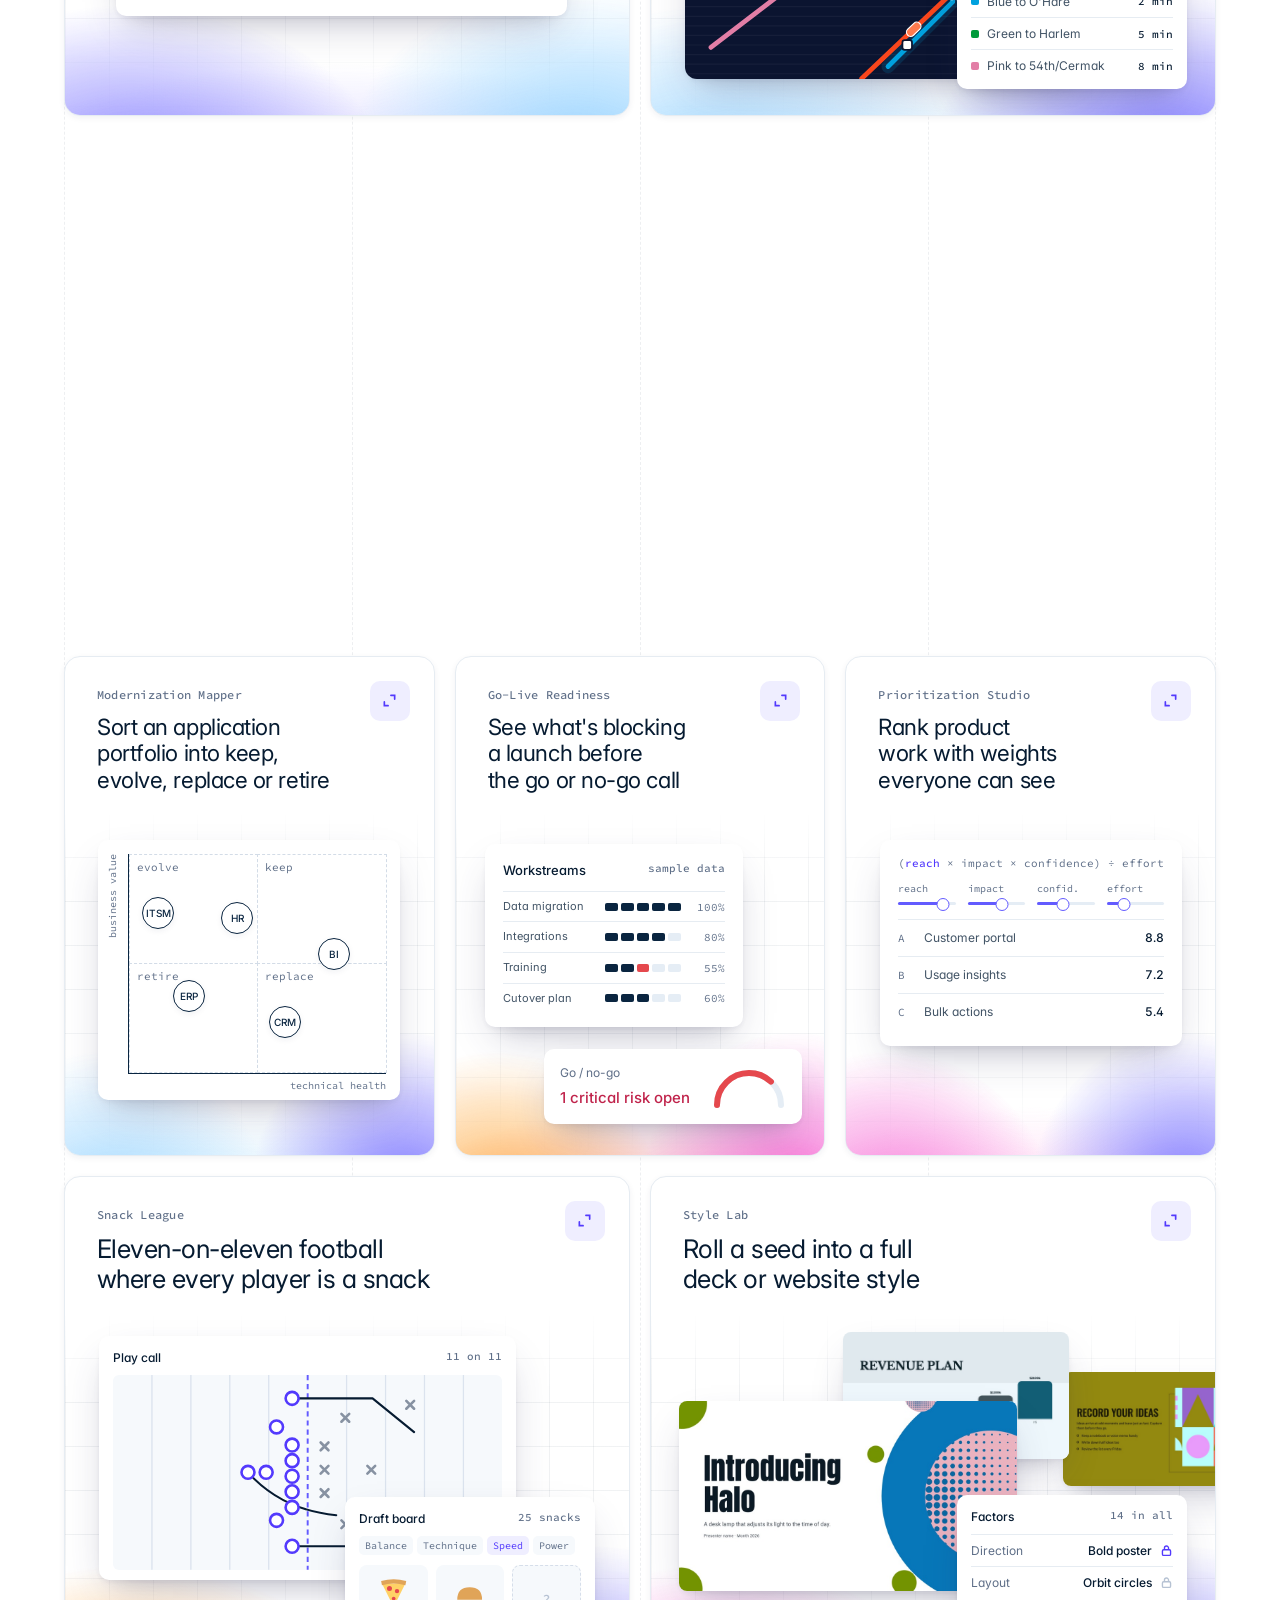
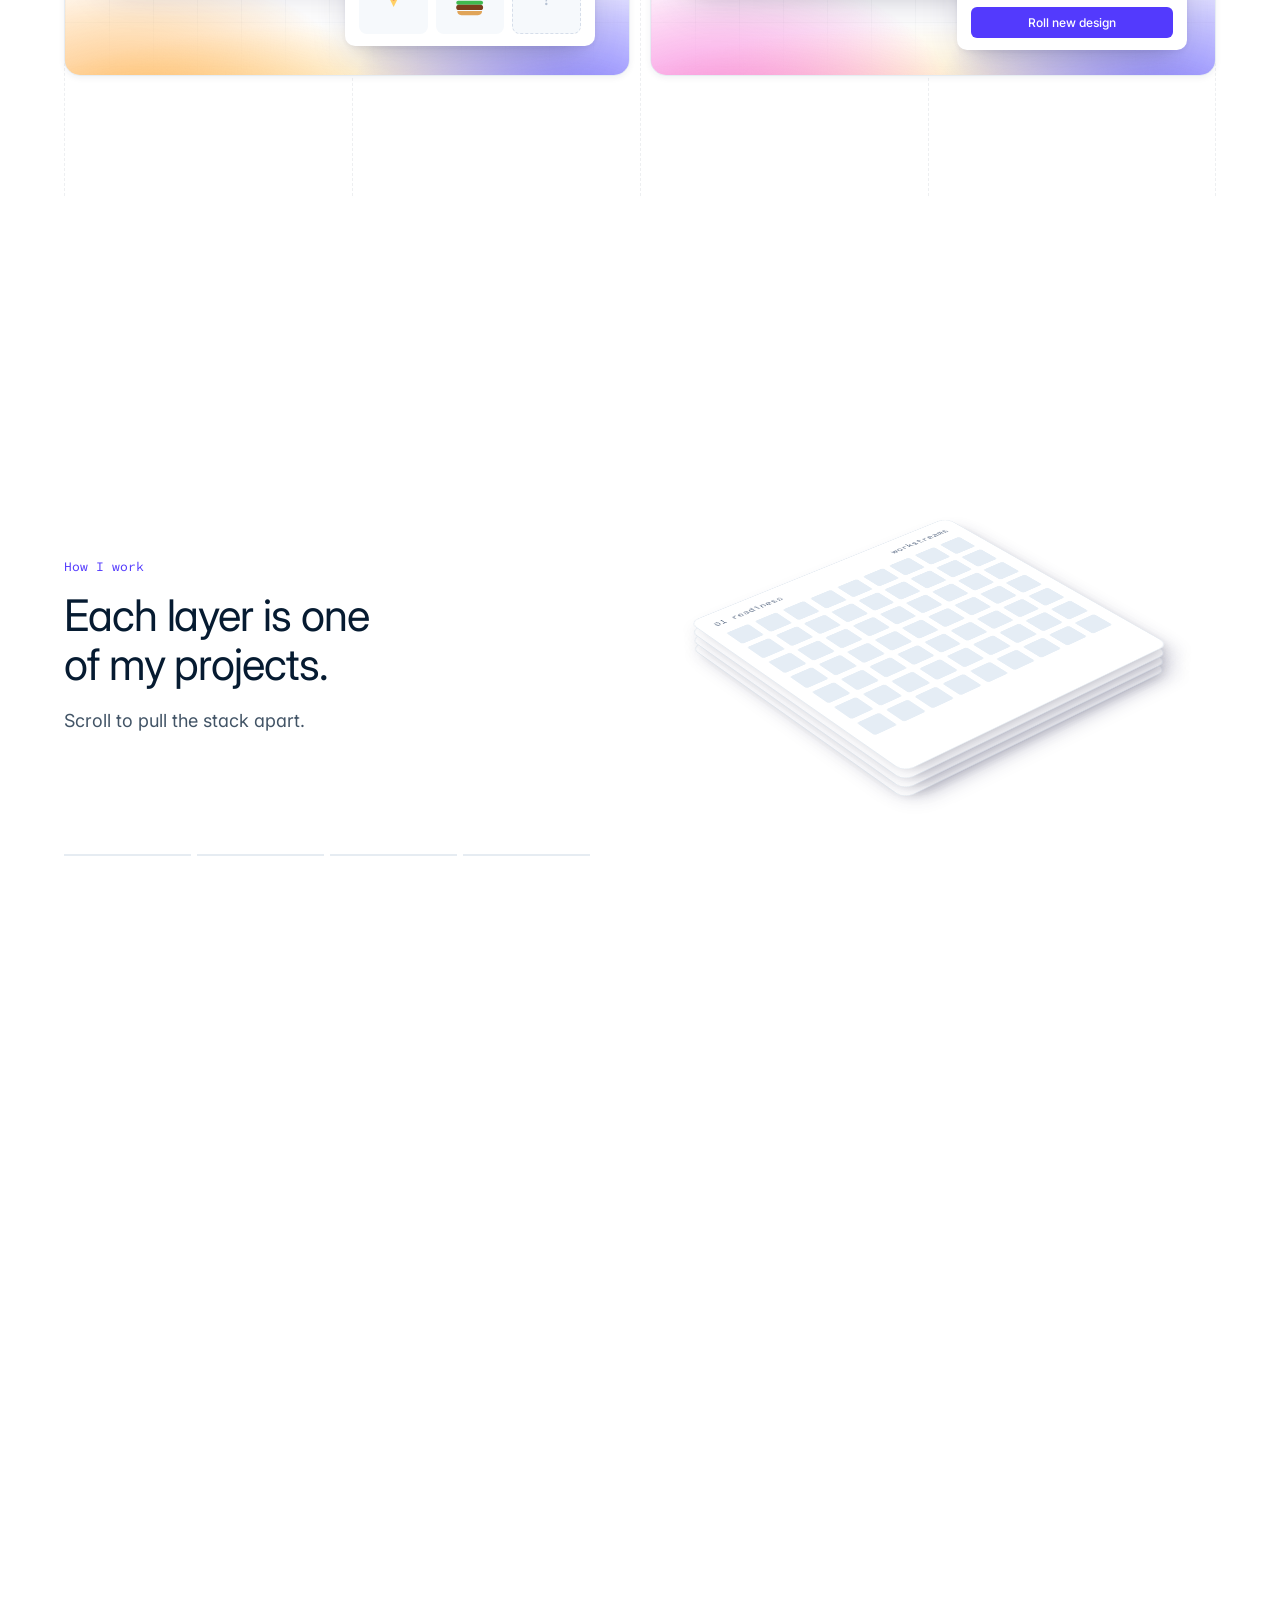
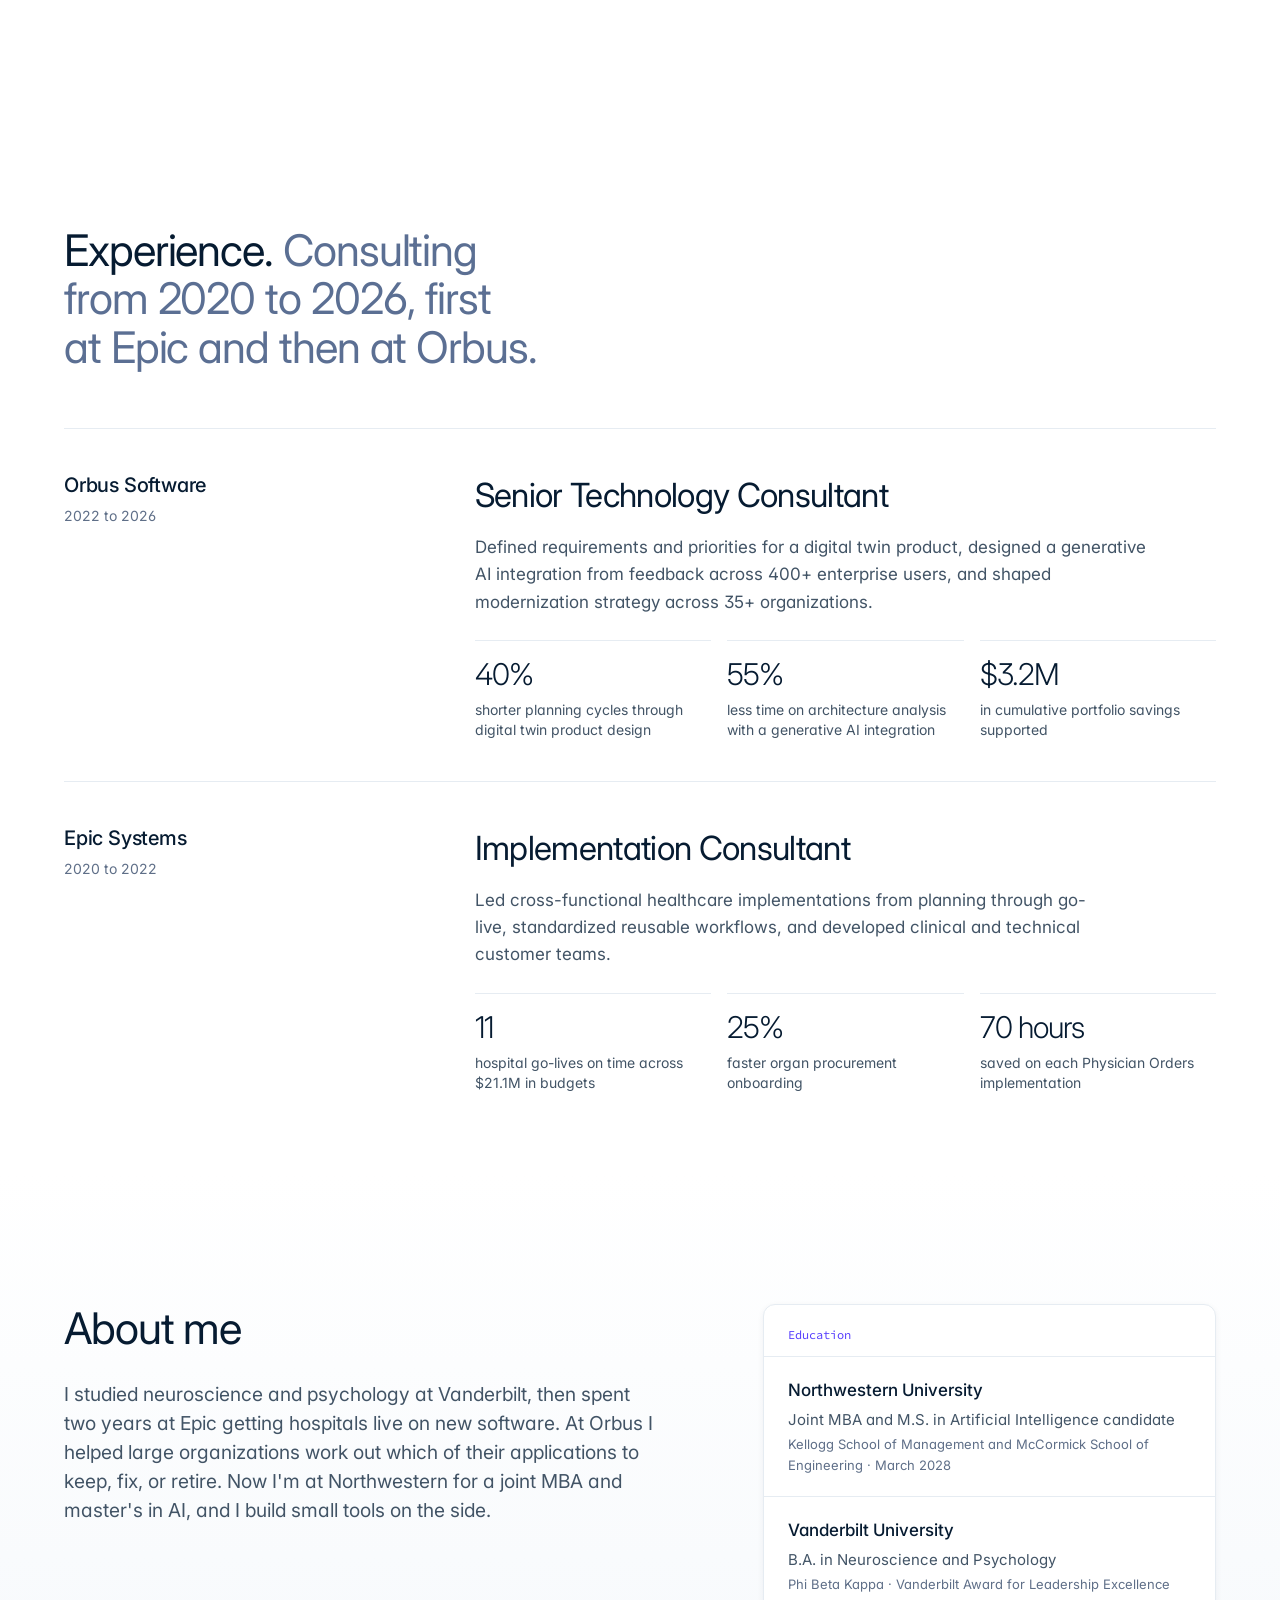
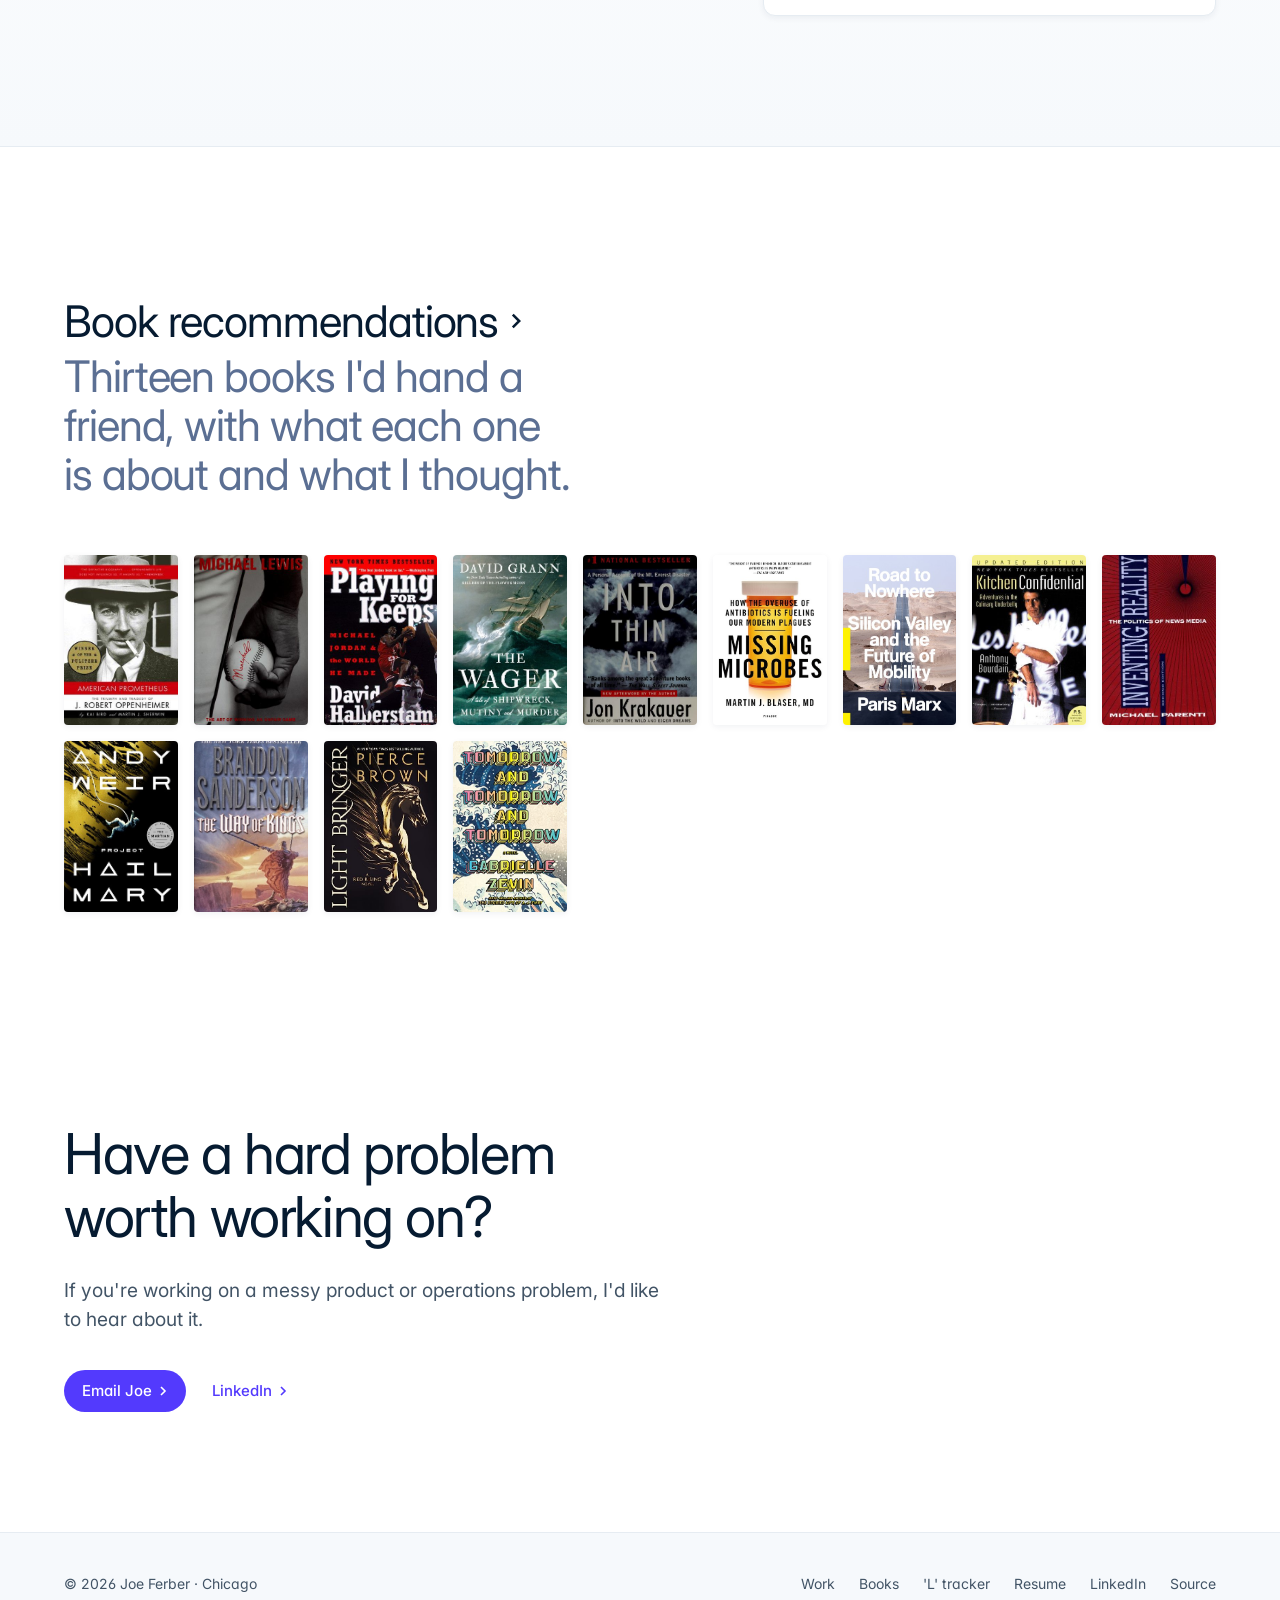
==== commit aefe1e24: "Homepage: make the city card about any city, not Miami New title and details lead with building any " ====
--- a/index.html
+++ b/index.html
@@ -264,24 +264,35 @@
 .v-l .arr .r i{width:8px;height:8px;border-radius:2px}
 .v-l .arr .r span:last-child{font:500 11px var(--mono);color:var(--ink-deep);font-variant-numeric:tabular-nums}
 
-/* Dynamic City: isometric blocks on the field, with a clock card */
+/* Dynamic City: a picked area on a flat map that builds up into 3D blocks */
 .pc.city-c{grid-column:1/-1;--g1:#80caff;--g2:#f44bcc;--g3:#ffd7a8}
 .v-city .iso{position:absolute;inset:0;width:100%;height:100%;z-index:1}
 .v-city .gnd{fill:#fff;stroke:#d6deea}
 .v-city .road{stroke:#e8ecf7;stroke-width:9;stroke-linecap:round}
-.v-city .bay{fill:#d7ecff}
+.v-city .sel{fill:rgba(99,91,255,.06);stroke:#635bff;stroke-width:1.4;stroke-dasharray:5 4;stroke-linejoin:round;transition:fill .6s var(--ease)}
+.live .v-city .sel{fill:rgba(99,91,255,0);animation:march 1.2s linear infinite}
+@keyframes march{to{stroke-dashoffset:-18}}
 .v-city .tw polygon{stroke:rgba(10,37,64,.12);stroke-width:.6;stroke-linejoin:round}
 .v-city .tw .t{fill:#fff}.v-city .tw .l{fill:#e6e8ff}.v-city .tw .r{fill:#c3c5fb}
 .v-city .tw.hot .t{fill:#f1efff}.v-city .tw.hot .l{fill:#8f88ff}.v-city .tw.hot .r{fill:#5b52f0}
-.v-city .tw{transform-box:fill-box;transform-origin:50% 100%;transform:scaleY(.8);transition:transform .9s var(--ease-out);transition-delay:calc(var(--d)*18ms)}
-.live .v-city .tw{transform:none}
+.v-city .fp{fill:#eceefb;stroke:#d9dcf3;stroke-width:.6}
+.v-city .fp.hot{fill:#c9c6ff}
+.v-city .tw{transform-box:fill-box;transform-origin:50% 100%;transform:scaleY(.2);opacity:0;transition:transform .9s var(--ease-out),opacity .35s var(--ease);transition-delay:calc(var(--d)*16ms)}
+.live .v-city .tw{transform:none;opacity:1}
+.v-city .ppl{opacity:0;transition:opacity .5s var(--ease) .7s}
+.live .v-city .ppl{opacity:1}
 .v-city .ppl circle{fill:var(--ink-deep)}
 .v-city .ppl circle.a{fill:#f44bcc}
-.v-city .clk{left:6%;top:8%;padding:12px 14px;display:grid;gap:2px;min-width:150px}
-.v-city .clk b{font-weight:500;font-size:20px;letter-spacing:-.01em;color:var(--ink-deep);font-variant-numeric:tabular-nums}
-.v-city .clk .spd{font:500 11px var(--mono);color:var(--accent-strong)}
-.v-city .tw path{stroke:rgba(10,37,64,.12);stroke-width:.6;stroke-linejoin:round}
-.v-city .tw .brace{fill:none;stroke:#f1efff;stroke-width:1.1;stroke-linecap:round}
+.v-city .pick{left:5%;top:9%;width:214px;padding:13px 14px;display:grid;gap:9px}
+.v-city .pick .q{display:flex;align-items:center;gap:7px;height:30px;padding:0 10px;border:1px solid var(--rule);border-radius:7px;font-size:12px;color:var(--ink-muted)}
+.v-city .pick .q svg{width:11px;height:11px;flex:none}
+.v-city .pick .km{display:flex;gap:4px}
+.v-city .pick .km span{flex:1;text-align:center;padding:4px 0;border-radius:6px;font:500 11px var(--mono);color:var(--ink-2);background:var(--ground-muted)}
+.v-city .pick .km span.on{background:var(--ink);color:#fff}
+.v-city .pick .go{height:30px;border-radius:999px;background:var(--accent-strong);color:#fff;font-size:12px;font-weight:500;display:flex;align-items:center;justify-content:center;transition:transform .2s var(--ease)}
+.live .v-city .pick .go{transform:scale(.96)}
+.v-city .chip{right:6%;bottom:9%}
+@media (max-width:700px){.v-city .pick{width:158px;padding:10px 11px;gap:7px;top:4%;left:4%}.v-city .pick .km{display:none}.v-city .pick .q{height:26px;font-size:11px}.v-city .pick .go{height:26px;font-size:11px}}
 
 /* Snack League: play art and a draft board */
 .snack-c{--g1:#fe9615;--g2:#635bff;--g3:#ffd166}
@@ -633,11 +644,12 @@
         </div>
       </article>
       <article class="pc city-c reveal" data-p="dynamic-city">
-        <div class="pc-head"><p class="k">Dynamic City Renderer</p><h3><button class="pc-open" type="button" aria-haspopup="dialog">A 3D model of central Miami you can walk or fly through</button></h3></div>
+        <div class="pc-head"><p class="k">Dynamic City Renderer</p><h3><button class="pc-open" type="button" aria-haspopup="dialog">Pick any place on a map and walk or fly through it in 3D</button></h3></div>
         <span class="xp" aria-hidden="true"><svg viewBox="0 0 16 16" fill="none" stroke="currentColor" stroke-width="1.8" stroke-linecap="round"><path d="M9.5 2.5h4v4M6.5 13.5h-4v-4"/></svg></span>
         <div class="vis v-city" aria-hidden="true"><div class="field"></div>
           <svg class="iso" viewBox="24 28 385 212" preserveAspectRatio="xMidYMid meet"></svg>
-          <div class="fl clk"><span class="mono">City clock</span><b data-clock="460">7:40 AM</b><span class="spd">▸▸ sped up</span></div>
+          <div class="fl pick"><span class="mono">Pick an area</span><span class="q"><svg viewBox="0 0 12 12" fill="none" stroke="currentColor" stroke-width="1.6" stroke-linecap="round"><circle cx="5" cy="5" r="3.6"/><path d="M7.8 7.8l2.7 2.7"/></svg>Search for a place</span><span class="km"><span>1 km</span><span class="on">2 km</span><span>3 km</span><span>4 km</span></span><span class="go">Build this area</span></div>
+          <div class="chip pop">Built from OpenStreetMap</div>
         </div>
       </article>
       <article class="pc mm-c reveal" data-p="modernization-mapper">
@@ -865,10 +877,10 @@
     cta:[['Open Prioritization Studio','https://kelloggjoe.github.io/prioritization-studio/',1],['View the code','https://github.com/kelloggjoe/prioritization-studio',1]],
     f:[['Built with','HTML, CSS and JavaScript with no build step'],['Data','Saved in the browser with localStorage'],['Sample data','Illustrative, and you can reset it']]},
   'dynamic-city':{k:'3D experiment',t:'Dynamic City Renderer',
-    p:'A 3D model of central Miami built from OpenStreetMap data and centered on Brickell, with about 1,500 people and 600 cars moving around you. You can also pick any area on a world map and build it in your browser.',
-    l:['Walk the streets at ground level','Fly over the towers like in Minecraft creative mode','Open the map and teleport anywhere in the model','Speed up the clock and watch the day play out','Pick any area on a world map and build it in 3D','Opens in Photoreal, Google\'s 3D scan of the real city, with a generated look one click away'],
-    cta:[['Explore the city','/city/'],['Build any area','/city/explore.html']],
-    f:[['Map data','OpenStreetMap'],['Photoreal','Google Photorealistic 3D Tiles'],['Styles','Normal, Miami Vice, Noir'],['Area','Central Miami, centered on Brickell'],['Controls','Needs a keyboard and mouse']]},
+    p:'Search for any place, move the square over the area you want, and the renderer builds it in 3D in your browser from OpenStreetMap data. Then you can walk or fly through it, with traffic and people. There is also a prebuilt demo of central Miami, centered on Brickell, with about 1,500 people and 600 cars.',
+    l:['Pick any area on a world map and build it in 3D','Choose a square from 1 to 4 km across','Walk the streets at ground level, or fly over the towers like in Minecraft creative mode','Traffic and people fill in the streets','The Miami demo opens instantly in Photoreal, Google\'s 3D scan of the real city','In the Miami demo you can teleport around the map, speed up the clock, and switch to a Miami Vice or Noir look'],
+    cta:[['Build any area','/city/explore.html'],['Open the Miami demo','/city/']],
+    f:[['Map data','OpenStreetMap'],['Area','Any 1 to 4 km square you pick'],['Demo','Central Miami, with Google Photorealistic 3D Tiles'],['Controls','Needs a keyboard and mouse']]},
   'style-lab':{k:'Design tool',t:'Style Lab',
     p:'I make a lot of decks and websites with AI, and I wanted a faster way to try styles first. Style Lab turns a seed into a full eight-slide deck or a landing page, and every factor that shaped it has its own control.',
     l:['Fourteen factors cover layout, palette, type, shapes and imagery, and you can lock any of them before the next roll','Wildness keeps a roll inside one direction or lets every factor mix freely','The same seed always gives the same design','Copy a design out as an AI prompt, CSS tokens or a style code that brings it back later'],
@@ -907,36 +919,21 @@
       polygon('r',[[X2,Y,base],[X2,Y2,base],[X2,Y2,height],[X2,Y,height]])+
       polygon('t',[[X,Y,height],[X2,Y,height],[X2,Y2,height],[X,Y2,height]]);
   };
-  let o=polygon('bay',[[width,0],[11.7,0],[11.7,depth],[width,depth]])+
-    polygon('gnd',[[0,0],[width,0],[width,depth],[0,depth]])+
+  let o=polygon('gnd',[[0,0],[width,0],[width,depth],[0,depth]])+
     line('road',[3.5,.2],[3.5,7.8])+line('road',[.2,5.5],[9.8,5.5])+
     line('road',[8.5,.2],[8.5,7.8]);
-  const landmarks={
-    '1,2':{name:'Freedom Tower',draw:(x,y)=>
-      block(x,y,0,34)+block(x,y,34,47,.24,.76)+block(x,y,47,60,.38,.62)+
-      polygon('r',[[x+.38,y+.62,60],[x+.62,y+.62,60],[x+.5,y+.5,72]])+
-      polygon('t',[[x+.62,y+.38,60],[x+.62,y+.62,60],[x+.5,y+.5,72]])},
-    '6,1':{name:'One Thousand Museum',draw:(x,y)=>
-      block(x,y,0,105)+
-      `<path class="brace" d="M${P(x+.16,y+.88,6)}Q${P(x+.88,y+.88,43)} ${P(x+.18,y+.88,98)}M${P(x+.83,y+.88,6)}Q${P(x+.24,y+.88,43)} ${P(x+.81,y+.88,98)}"/>`},
-    '9,2':{name:'Aston Martin Residences',draw:(x,y)=>{
-      const base=[x+.12,y+.88,0], edge=[x+.88,y+.88,0], tip=[x+.88,y+.88,112];
-      return `<path class="l" d="M${P(...base)}L${P(...edge)}L${P(...tip)}Q${P(x+.03,y+.88,74)} ${P(...base)}Z"/>`+
-        polygon('r',[[x+.88,y+.12,0],edge,tip,[x+.88,y+.12,96]])+
-        `<path class="t" d="M${P(...tip)}L${P(x+.88,y+.12,96)}Q${P(x+.22,y+.12,68)} ${P(x+.12,y+.12,0)}L${P(...base)}Q${P(x+.03,y+.88,74)} ${P(...tip)}Z"/>`;
-    }}
-  };
-  const cells=[];
+  const cells=[];let fp='',tw='';
   for(let x=0;x<width;x++)for(let y=0;y<depth;y++){
     if(x!==3&&x!==8&&y!==5)cells.push([x,y]);
   }
   cells.sort((a,b)=>a[0]+a[1]-b[0]-b[1]||a[0]-b[0]).forEach(([x,y],i)=>{
-    const landmark=landmarks[[x,y].join(',')];
-    const tall=x>=5&&y<=3;
-    const h=8+((x*7+y*13)%5)*7+(tall?38+((x+y)%3)*16:0);
-    const hot=landmark||(x===5&&y===3);
-    o+=`<g class="tw${hot?' hot':''}" style="--d:${Math.min(i,42)}">${landmark?'<title>'+landmark.name+'</title>'+landmark.draw(x,y):block(x,y,0,h)}</g>`;
+    const core=Math.max(0,3.2-Math.hypot(x-5.5,y-2.5));
+    const h=8+((x*7+y*13)%5)*6+core*((x*5+y*3)%4+3)*7;
+    const hot=(x===6&&y===2)||(x===2&&y===1)||(x===9&&y===6);
+    fp+=`<polygon class="fp${hot?' hot':''}" points="${pts([[x+.12,y+.12,0],[x+.88,y+.12,0],[x+.88,y+.88,0],[x+.12,y+.88,0]])}"/>`;
+    tw+=`<g class="tw${hot?' hot':''}" style="--d:${Math.min(i,42)}">${block(x,y,0,h)}</g>`;
   });
+  o+=fp+polygon('sel',[[.9,.5],[9.4,.5],[9.4,7.6],[.9,7.6]])+tw;
   const walk=(a,b,d,beg,c='')=>`<circle r="2.6"${c?` class="${c}"`:''}><animateMotion dur="${d}s" begin="${beg}s" repeatCount="indefinite" path="M${P(...a)}L${P(...b)}"/></circle>`;
   o+='<g class="ppl">'+walk([3.3,.3],[3.3,7.7],9,-1)+walk([3.7,7.7],[3.7,.3],11,-5,'a')+walk([.3,5.3],[9.7,5.3],10,-3)+walk([9.7,5.7],[.3,5.7],8,-6,'a')+walk([3.3,.3],[3.3,7.7],9,-6)+'</g>';
   svg.innerHTML=o;
